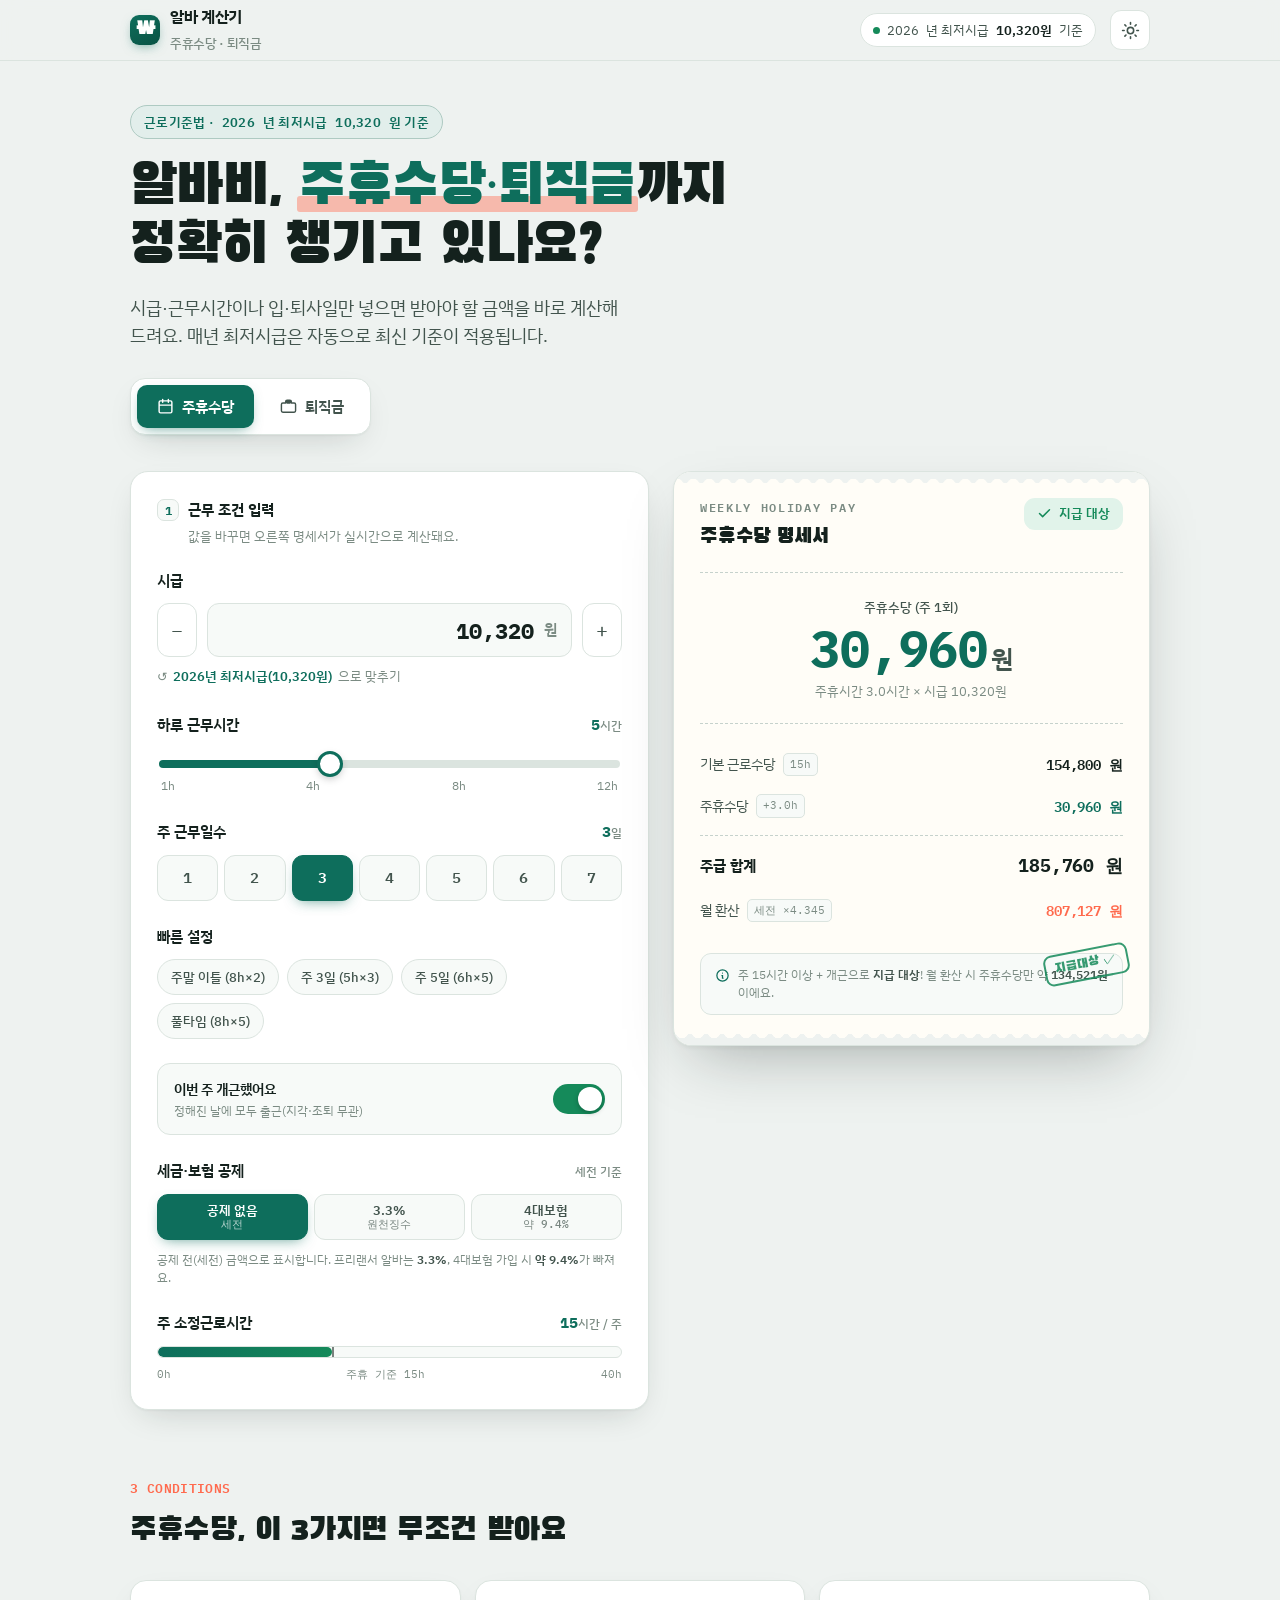
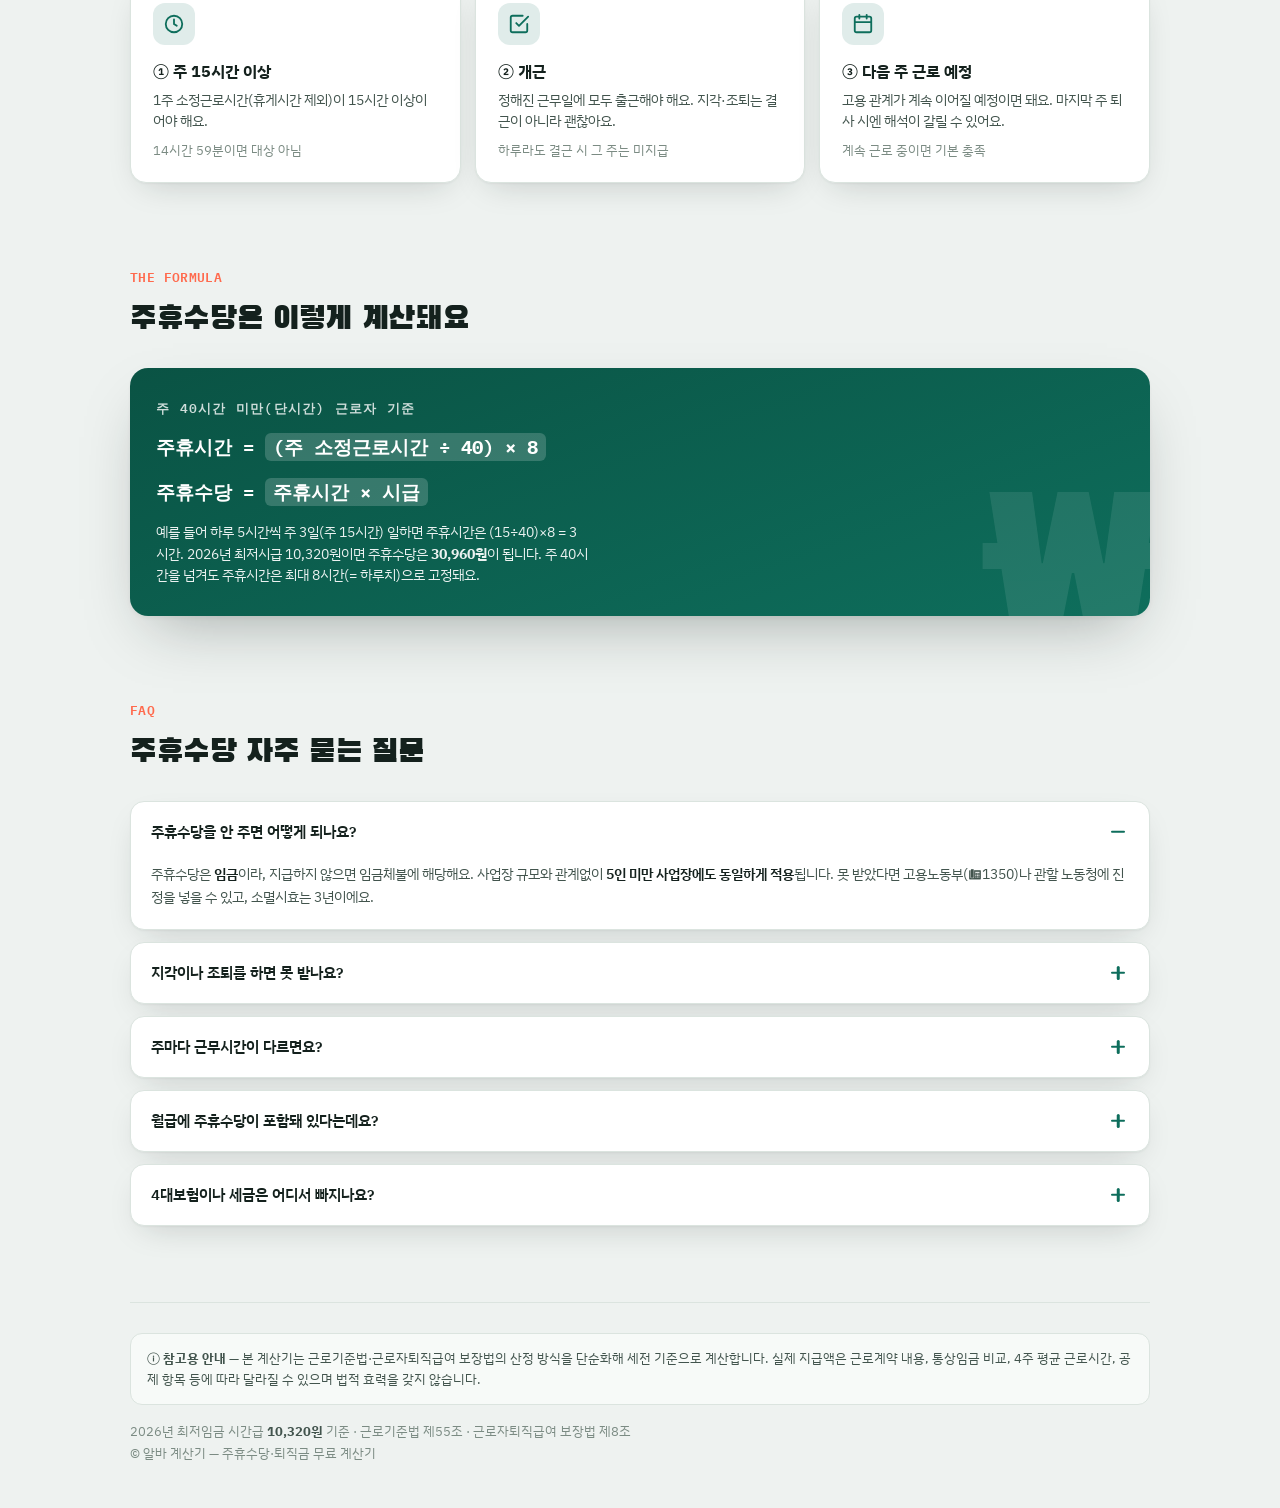
==== index.html @ e5293bb9 "feat: GA4(gtag.js) 삽입 — G-HWR331WSCX Co-Authored-By: Claude Opus 4.8 <noreply@anthropic.com>" ====
<!doctype html>
<html lang="ko">
<head>
<meta charset="utf-8">
<meta name="viewport" content="width=device-width, initial-scale=1, viewport-fit=cover">
<!-- Google tag (gtag.js) -->
<script async src="https://www.googletagmanager.com/gtag/js?id=G-HWR331WSCX"></script>
<script>
  window.dataLayer = window.dataLayer || [];
  function gtag(){dataLayer.push(arguments);}
  gtag('js', new Date());
  gtag('config', 'G-HWR331WSCX');
</script>
<title>주휴수당 계산기 · 퇴직금 계산기 | 2026 알바 주휴수당·퇴직금 자동계산</title>
<meta name="description" content="시급·근무시간이나 입·퇴사일만 넣으면 주휴수당과 퇴직금을 바로 계산. 지급 대상 여부, 3.3%·4대보험 공제 후 실수령까지. 현재 연도·최저시급 자동 반영 무료 계산기.">
<meta name="keywords" content="주휴수당 계산기, 주휴수당 계산, 알바 주휴수당, 주휴수당 조건, 퇴직금 계산기, 퇴직금 계산, 알바 퇴직금, 평균임금 계산, 2027 최저시급, 주급 계산기, 시급 계산기">
<meta name="robots" content="index, follow, max-image-preview:large">
<meta name="author" content="알바 계산기">
<link rel="icon" href="favicon.svg" type="image/svg+xml">
<link rel="icon" href="favicon.ico" sizes="any">
<link rel="icon" href="favicon-96x96.png" sizes="96x96" type="image/png">
<link rel="apple-touch-icon" href="apple-touch-icon.png">
<!-- ⚠️ 배포 후 아래 4곳의 URL을 실제 GitHub Pages 주소로 바꾸세요 (canonical / og:url / og:image / twitter:image) -->
<link rel="canonical" href="https://ilopark.github.io/juhyu-site/">
<meta name="theme-color" content="#0E6E5C" media="(prefers-color-scheme: light)">
<meta name="theme-color" content="#0D1310" media="(prefers-color-scheme: dark)">
<meta property="og:type" content="website">
<meta property="og:locale" content="ko_KR">
<meta property="og:site_name" content="알바 계산기">
<meta property="og:title" content="주휴수당·퇴직금 계산기 | 알바 자동계산">
<meta property="og:description" content="시급·근무시간, 입·퇴사일만 넣으면 주휴수당과 퇴직금을 명세서로 바로 계산해 주는 무료 도구.">
<meta property="og:url" content="https://ilopark.github.io/juhyu-site/">
<meta property="og:image" content="https://ilopark.github.io/juhyu-site/og-image.png">
<meta name="twitter:card" content="summary_large_image">
<meta name="twitter:title" content="주휴수당·퇴직금 계산기 | 알바 자동계산">
<meta name="twitter:description" content="주휴수당·퇴직금을 명세서로 바로 계산. 현재 연도·최저시급 자동 반영.">
<meta name="twitter:image" content="https://ilopark.github.io/juhyu-site/og-image.png">

<script type="application/ld+json">
{ "@context":"https://schema.org","@type":"WebApplication","name":"주휴수당·퇴직금 계산기","url":"https://ilopark.github.io/juhyu-site/","applicationCategory":"FinanceApplication","operatingSystem":"All","inLanguage":"ko-KR","description":"주휴수당과 퇴직금을 입력값만으로 계산해 주는 무료 온라인 계산기. 현재 연도 최저시급이 자동 반영됩니다.","offers":{"@type":"Offer","price":"0","priceCurrency":"KRW"} }
</script>
<script type="application/ld+json">
{
  "@context":"https://schema.org","@type":"FAQPage","mainEntity":[
    {"@type":"Question","name":"주휴수당을 안 주면 어떻게 되나요?","acceptedAnswer":{"@type":"Answer","text":"주휴수당은 임금이라 지급하지 않으면 임금체불에 해당합니다. 5인 미만 사업장에도 동일하게 적용되며, 못 받았다면 고용노동부(1350)나 관할 노동청에 진정할 수 있고 소멸시효는 3년입니다."}},
    {"@type":"Question","name":"지각이나 조퇴를 하면 주휴수당을 못 받나요?","acceptedAnswer":{"@type":"Answer","text":"아니요. 개근의 기준은 결근 여부입니다. 정해진 날에 출근만 했다면 지각·조퇴가 있어도 그 주 주휴수당은 정상 지급됩니다. 다만 결근이 하루라도 있으면 그 주는 발생하지 않습니다."}},
    {"@type":"Question","name":"주마다 근무시간이 다르면 주휴수당은 어떻게 계산하나요?","acceptedAnswer":{"@type":"Answer","text":"보통 4주 평균으로 1주 소정근로시간을 따져 15시간 이상인지 판단합니다. 근로계약서에 정해진 시간이 기준이며, 주마다 다르다면 평균으로 15시간을 넘는지 확인하세요."}},
    {"@type":"Question","name":"월급에 주휴수당이 포함돼 있다는데 어떻게 확인하나요?","acceptedAnswer":{"@type":"Answer","text":"월급제·포괄임금의 경우 주휴수당이 포함된 형태일 수 있습니다. 핵심은 월급을 실제 근로시간으로 나눈 시급이 최저시급 이상인지이며, 최저임금 위반이 아닌지 시급 기준으로 역산해 확인하면 됩니다."}},
    {"@type":"Question","name":"주휴수당에서 4대보험이나 세금은 어떻게 공제되나요?","acceptedAnswer":{"@type":"Answer","text":"기본은 세전 임금이지만, 계산기에서 3.3% 원천징수 또는 4대보험(약 9.4%)을 선택하면 월 실수령 예상액을 함께 보여줍니다. 실제 공제액은 소득 구간·부양가족에 따라 달라질 수 있습니다."}},
    {"@type":"Question","name":"알바나 계약직도 퇴직금을 받나요?","acceptedAnswer":{"@type":"Answer","text":"네. 고용 형태와 무관하게 1년 이상 계속 근로하고 주 15시간 이상이면 알바·계약직·파트타임 모두 받습니다. 알바라서 안 준다는 것은 법 위반입니다."}},
    {"@type":"Question","name":"1년을 채우지 못하면 퇴직금을 받나요?","acceptedAnswer":{"@type":"Answer","text":"계속근로기간이 365일 미만이면 퇴직금은 발생하지 않습니다. 예를 들어 11개월 근무 후 퇴사하면 대상이 아닙니다. 1년하고 하루만 넘겨도 그 초과분만큼 일할 계산됩니다."}},
    {"@type":"Question","name":"퇴직금은 언제까지 지급해야 하나요?","acceptedAnswer":{"@type":"Answer","text":"퇴직일로부터 14일 이내에 지급해야 합니다. 이 기간을 넘기면 지연이자가 붙고, 못 받은 경우 고용노동부(1350)에 신고할 수 있습니다. 청구 소멸시효는 3년입니다."}},
    {"@type":"Question","name":"퇴직금 계산 결과에서 세금은 빠졌나요?","acceptedAnswer":{"@type":"Answer","text":"세전 퇴직금 기준입니다. 실제 수령액은 퇴직소득세가 공제되는데, 근속연수공제·환산급여공제 등으로 세율이 낮은 편이라 근속이 길수록 실수령 비율이 높아집니다. 정확한 세액은 국세청 홈택스에서 확인할 수 있습니다."}}
  ]
}
</script>

<link rel="preconnect" href="https://fonts.googleapis.com">
<link rel="preconnect" href="https://fonts.gstatic.com" crossorigin>
<link rel="stylesheet" href="https://fonts.googleapis.com/css2?family=Black+Han+Sans&family=IBM+Plex+Sans+KR:wght@400;500;600;700&family=IBM+Plex+Mono:wght@500;600;700&display=swap">

<style>
  /* ============ TOKENS ============ */
  :root{
    color-scheme:light;
    --bg:#EEF2F0;
    --surface:#FFFFFF;
    --surface-2:#F7FAF8;
    --paper:#FFFDF7;
    --ink:#14211D;
    --ink-soft:#42544D;
    --muted:#7B8B83;
    --line:#DBE4DF;
    --line-strong:#C6D2CC;
    --brand:#0E6E5C;
    --brand-strong:#0A5344;
    --accent:#FF6A4D;
    --accent-ink:#7A2313;
    --good:#158A5A;
    --good-bg:#E1F3EA;
    --warn:#A9760B;
    --warn-bg:#F8ECD2;
    --bad:#C9432D;
    --bad-bg:#F7E3DE;
    --shadow:0 1px 2px rgba(20,33,29,.04),0 12px 34px -14px rgba(20,33,29,.22);
    --shadow-lift:0 2px 4px rgba(20,33,29,.05),0 26px 60px -22px rgba(20,33,29,.34);
    --radius:18px;
  }
  @media (prefers-color-scheme:dark){
    :root:not([data-theme="light"]){
      color-scheme:dark;
      --bg:#0D1310;
      --surface:#151F1B;
      --surface-2:#1B2621;
      --paper:#18211D;
      --ink:#E9F1EC;
      --ink-soft:#AAB9B2;
      --muted:#7E8E87;
      --line:#28342E;
      --line-strong:#33413A;
      --brand:#31C7A2;
      --brand-strong:#3ED6B0;
      --accent:#FF7E63;
      --accent-ink:#FFD9CE;
      --good:#34C98A;
      --good-bg:#12312A;
      --warn:#E0A83A;
      --warn-bg:#33290F;
      --bad:#F0664E;
      --bad-bg:#3A1B15;
      --shadow:0 1px 2px rgba(0,0,0,.3),0 14px 40px -16px rgba(0,0,0,.6);
      --shadow-lift:0 2px 6px rgba(0,0,0,.4),0 30px 70px -24px rgba(0,0,0,.7);
    }
  }
  :root[data-theme="dark"]{
    color-scheme:dark;
    --bg:#0D1310;
    --surface:#151F1B;
    --surface-2:#1B2621;
    --paper:#18211D;
    --ink:#E9F1EC;
    --ink-soft:#AAB9B2;
    --muted:#7E8E87;
    --line:#28342E;
    --line-strong:#33413A;
    --brand:#31C7A2;
    --brand-strong:#3ED6B0;
    --accent:#FF7E63;
    --accent-ink:#FFD9CE;
    --good:#34C98A;
    --good-bg:#12312A;
    --warn:#E0A83A;
    --warn-bg:#33290F;
    --bad:#F0664E;
    --bad-bg:#3A1B15;
    --shadow:0 1px 2px rgba(0,0,0,.3),0 14px 40px -16px rgba(0,0,0,.6);
    --shadow-lift:0 2px 6px rgba(0,0,0,.4),0 30px 70px -24px rgba(0,0,0,.7);
  }

  /* ============ BASE ============ */
  *{box-sizing:border-box}
  html{-webkit-text-size-adjust:100%}
  body{
    margin:0;background:var(--bg);color:var(--ink);
    font-family:"IBM Plex Sans KR",system-ui,-apple-system,sans-serif;
    line-height:1.6;-webkit-font-smoothing:antialiased;text-rendering:optimizeLegibility;
  }
  .num{font-family:"IBM Plex Mono",ui-monospace,monospace;font-variant-numeric:tabular-nums;letter-spacing:-.01em}
  .wrap{max-width:1060px;margin:0 auto;padding:0 20px}
  a{color:var(--brand);text-underline-offset:3px}
  button{font-family:inherit}
  ::selection{background:var(--accent);color:#fff}

  /* ============ TOP BAR ============ */
  header.top{position:sticky;top:0;z-index:30;backdrop-filter:saturate(140%) blur(10px);
    background:color-mix(in srgb,var(--bg) 82%,transparent);border-bottom:1px solid var(--line)}
  .top-inner{display:flex;align-items:center;gap:14px;height:60px}
  .brand{display:flex;align-items:center;gap:10px;font-weight:700;letter-spacing:-.02em}
  .brand .mark{width:30px;height:30px;border-radius:9px;flex:none;
    background:linear-gradient(150deg,var(--brand),var(--brand-strong));
    display:grid;place-items:center;color:#fff;font-family:"Black Han Sans";font-size:17px;
    box-shadow:0 4px 12px -4px color-mix(in srgb,var(--brand) 60%,transparent)}
  .brand small{font-weight:500;color:var(--muted);font-size:12.5px}
  .spacer{flex:1}
  .minwage-pill{display:none;align-items:center;gap:7px;font-size:12.5px;color:var(--ink-soft);
    background:var(--surface);border:1px solid var(--line);padding:6px 12px;border-radius:999px}
  .minwage-pill b{color:var(--ink);font-weight:600}
  .minwage-pill .dot{width:7px;height:7px;border-radius:50%;background:var(--good)}
  @media(min-width:760px){.minwage-pill{display:inline-flex}}
  .theme-btn{width:40px;height:40px;border-radius:11px;border:1px solid var(--line);
    background:var(--surface);color:var(--ink-soft);cursor:pointer;display:grid;place-items:center;transition:.2s}
  .theme-btn:hover{color:var(--ink);border-color:var(--line-strong)}
  .theme-btn svg{width:19px;height:19px}
  .theme-btn .moon{display:none}
  :root[data-theme="dark"] .theme-btn .sun{display:none}
  :root[data-theme="dark"] .theme-btn .moon{display:block}
  @media (prefers-color-scheme:dark){
    :root:not([data-theme="light"]) .theme-btn .sun{display:none}
    :root:not([data-theme="light"]) .theme-btn .moon{display:block}
  }

  /* ============ HERO ============ */
  .hero{padding:44px 0 8px}
  .eyebrow{display:inline-flex;align-items:center;gap:8px;font-size:12.5px;font-weight:600;
    letter-spacing:.02em;color:var(--brand);background:color-mix(in srgb,var(--brand) 12%,var(--surface));
    border:1px solid color-mix(in srgb,var(--brand) 22%,var(--line));padding:6px 13px;border-radius:999px;margin-bottom:20px}
  h1{font-family:"Black Han Sans";font-weight:400;font-size:clamp(32px,6.6vw,56px);line-height:1.05;
    letter-spacing:-.01em;margin:0 0 16px;text-wrap:balance}
  h1 .hl{color:var(--brand);position:relative;white-space:nowrap}
  h1 .hl::after{content:"";position:absolute;left:-2px;right:-2px;bottom:.08em;height:.28em;z-index:-1;
    background:color-mix(in srgb,var(--accent) 42%,transparent);border-radius:3px}
  .hero p.lead{font-size:clamp(15px,2.4vw,18px);color:var(--ink-soft);max-width:46ch;margin:0}

  /* ============ TABS ============ */
  .tabs{display:inline-flex;gap:6px;background:var(--surface);border:1px solid var(--line);
    padding:6px;border-radius:15px;margin:28px 0 4px;box-shadow:var(--shadow)}
  .tab{border:0;background:transparent;color:var(--ink-soft);font-weight:600;font-size:14.5px;
    padding:11px 20px;border-radius:10px;cursor:pointer;display:inline-flex;align-items:center;gap:8px;transition:.18s}
  .tab svg{width:17px;height:17px}
  .tab[aria-selected="true"]{background:var(--brand);color:#fff;
    box-shadow:0 5px 14px -6px color-mix(in srgb,var(--brand) 70%,transparent)}
  .tab:not([aria-selected="true"]):hover{color:var(--ink);background:var(--surface-2)}
  .tool{display:none}
  .tool.active{display:block;animation:fadein .32s ease}
  @keyframes fadein{from{opacity:0;transform:translateY(8px)}to{opacity:1;transform:none}}

  /* ============ CALCULATOR ============ */
  .calc{display:grid;gap:20px;margin-top:24px;align-items:start}
  @media(min-width:860px){.calc{grid-template-columns:1fr 0.92fr;gap:24px}}
  .panel{background:var(--surface);border:1px solid var(--line);border-radius:var(--radius);box-shadow:var(--shadow)}
  .panel-in{padding:22px}
  @media(min-width:520px){.panel-in{padding:26px}}
  .panel-title{display:flex;align-items:center;gap:9px;font-weight:700;font-size:15px;margin:0 0 4px}
  .panel-title .n{width:22px;height:22px;border-radius:7px;background:var(--surface-2);border:1px solid var(--line);
    font-family:"IBM Plex Mono";font-size:12px;font-weight:700;color:var(--brand);display:grid;place-items:center;flex:none}
  .panel-sub{color:var(--muted);font-size:13px;margin:0 0 22px;padding-left:31px}

  .field{margin-bottom:24px}
  .field:last-child{margin-bottom:0}
  .flabel{display:flex;align-items:baseline;justify-content:space-between;gap:10px;margin-bottom:11px}
  .flabel .name{font-weight:600;font-size:14.5px}
  .flabel .opt{font-weight:500;font-size:11.5px;color:var(--muted)}
  .flabel .val{font-family:"IBM Plex Mono";font-weight:700;font-size:15px;color:var(--brand)}
  .flabel .val small{font-family:"IBM Plex Sans KR";font-weight:500;color:var(--muted);font-size:12px}

  .wage-input{display:flex;align-items:center;gap:10px}
  .money-box{flex:1;display:flex;align-items:center;gap:8px;background:var(--surface-2);border:1px solid var(--line);
    border-radius:12px;padding:0 14px;height:54px;transition:.16s;min-width:0}
  .money-box:focus-within{border-color:var(--brand);box-shadow:0 0 0 3px color-mix(in srgb,var(--brand) 16%,transparent)}
  .money-box input{flex:1;min-width:0;border:0;background:transparent;color:var(--ink);
    font-family:"IBM Plex Mono";font-weight:700;font-size:22px;text-align:right;outline:none;font-variant-numeric:tabular-nums}
  .money-box.sm input{font-size:18px}
  .money-box .won{color:var(--muted);font-weight:600;font-size:15px;flex:none}
  .step{width:40px;height:54px;flex:none;border:1px solid var(--line);background:var(--surface);
    border-radius:12px;color:var(--ink-soft);font-size:20px;cursor:pointer;transition:.15s}
  .step:hover{color:var(--ink);border-color:var(--line-strong);background:var(--surface-2)}
  .step:active{transform:scale(.94)}
  .minwage-set{margin-top:10px;font-size:12.5px;color:var(--muted);background:none;border:0;cursor:pointer;
    padding:0;display:inline-flex;align-items:center;gap:6px}
  .minwage-set b{color:var(--brand);font-weight:600}
  .minwage-set:hover b{text-decoration:underline}

  .slider-wrap{padding:2px 2px 0}
  input[type=range]{-webkit-appearance:none;appearance:none;width:100%;height:8px;border-radius:99px;
    background:linear-gradient(90deg,var(--brand) var(--fill,40%),var(--line) var(--fill,40%));outline:none;cursor:pointer;margin:6px 0}
  input[type=range]::-webkit-slider-thumb{-webkit-appearance:none;width:26px;height:26px;border-radius:50%;
    background:var(--surface);border:3px solid var(--brand);box-shadow:0 3px 8px -2px rgba(0,0,0,.28);cursor:grab;transition:transform .12s}
  input[type=range]::-webkit-slider-thumb:active{cursor:grabbing;transform:scale(1.12)}
  input[type=range]::-moz-range-thumb{width:26px;height:26px;border-radius:50%;background:var(--surface);
    border:3px solid var(--brand);box-shadow:0 3px 8px -2px rgba(0,0,0,.28);cursor:grab}
  .ticks{display:flex;justify-content:space-between;font-size:11.5px;color:var(--muted);margin-top:2px;padding:0 2px}

  .seg{display:grid;grid-template-columns:repeat(7,1fr);gap:6px}
  .seg button{height:46px;border:1px solid var(--line);background:var(--surface-2);color:var(--ink-soft);
    border-radius:11px;font-weight:600;font-size:15px;cursor:pointer;transition:.15s}
  .seg button:hover{border-color:var(--line-strong);color:var(--ink)}
  .seg button[aria-pressed="true"]{background:var(--brand);border-color:var(--brand);color:#fff;
    box-shadow:0 5px 14px -6px color-mix(in srgb,var(--brand) 70%,transparent)}
  .seg.seg-ded{grid-template-columns:repeat(3,1fr)}
  .seg.seg-ded button{height:46px;font-size:13px;font-weight:600;line-height:1.25}
  .seg.seg-ded button small{display:block;font-size:10.5px;font-weight:500;opacity:.7;font-family:"IBM Plex Mono"}
  .ded-hint{font-size:12px;color:var(--muted);margin:11px 0 0;line-height:1.5}
  .ded-hint b{color:var(--ink-soft);font-weight:600}

  .presets{display:flex;flex-wrap:wrap;gap:8px}
  .chip{border:1px solid var(--line);background:var(--surface-2);color:var(--ink-soft);padding:8px 13px;
    border-radius:999px;font-size:13px;font-weight:500;cursor:pointer;transition:.15s}
  .chip:hover{border-color:var(--brand);color:var(--brand)}
  .chip:active{transform:scale(.96)}

  .toggle-row{display:flex;align-items:center;gap:14px;justify-content:space-between;background:var(--surface-2);
    border:1px solid var(--line);border-radius:13px;padding:14px 16px}
  .toggle-row .t-text{font-size:13.5px}
  .toggle-row .t-text b{font-weight:600}
  .toggle-row .t-text span{color:var(--muted);display:block;font-size:12px;margin-top:1px}
  .switch{position:relative;width:52px;height:30px;flex:none}
  .switch input{opacity:0;width:0;height:0}
  .switch .track{position:absolute;inset:0;border-radius:99px;background:var(--line-strong);transition:.2s;cursor:pointer}
  .switch .track::before{content:"";position:absolute;width:24px;height:24px;border-radius:50%;background:#fff;
    left:3px;top:3px;transition:.22s cubic-bezier(.4,1.3,.5,1);box-shadow:0 2px 5px rgba(0,0,0,.25)}
  .switch input:checked + .track{background:var(--good)}
  .switch input:checked + .track::before{transform:translateX(22px)}

  /* date inputs */
  .date-row{display:grid;grid-template-columns:1fr 1fr;gap:12px}
  .date-box{background:var(--surface-2);border:1px solid var(--line);border-radius:12px;padding:0 14px;height:54px;
    display:flex;align-items:center;transition:.16s}
  .date-box:focus-within{border-color:var(--brand);box-shadow:0 0 0 3px color-mix(in srgb,var(--brand) 16%,transparent)}
  .date-box input{border:0;background:transparent;color:var(--ink);font-family:"IBM Plex Mono";font-weight:600;
    font-size:15px;width:100%;outline:none}
  .sub-label{font-size:11.5px;color:var(--muted);margin:0 0 7px;font-weight:500}

  /* ============ THRESHOLD METER ============ */
  .meter{margin-top:8px}
  .meter-track{position:relative;height:12px;border-radius:99px;background:var(--surface-2);border:1px solid var(--line);overflow:hidden}
  .meter-fill{position:absolute;left:0;top:0;bottom:0;border-radius:99px;transition:width .5s cubic-bezier(.22,1,.36,1),background .3s;width:0}
  .meter-mark{position:absolute;top:-5px;bottom:-5px;width:2px;background:var(--ink);opacity:.55;border-radius:2px}
  .meter-mark::after{content:"15h";position:absolute;top:-19px;left:50%;transform:translateX(-50%);font-size:10.5px;
    font-weight:600;color:var(--ink-soft);white-space:nowrap;font-family:"IBM Plex Mono"}
  .meter-scale{display:flex;justify-content:space-between;font-size:11px;color:var(--muted);margin-top:8px;font-family:"IBM Plex Mono"}

  /* ============ PAYSLIP (RESULT) ============ */
  .slip-outer{position:sticky;top:78px}
  .slip{position:relative;background:var(--paper);border-radius:var(--radius);box-shadow:var(--shadow-lift);
    overflow:hidden;border:1px solid var(--line)}
  .slip::before,.slip::after{content:"";position:absolute;left:0;right:0;height:12px;z-index:2;
    background-image:radial-gradient(circle at 8px -2px,transparent 6px,var(--bg) 6.5px);
    background-size:16px 12px;background-repeat:repeat-x}
  .slip::before{top:-1px;transform:rotate(180deg)}
  .slip::after{bottom:-1px}
  .slip-in{padding:26px 26px 30px}
  .slip-head{display:flex;align-items:flex-start;justify-content:space-between;gap:12px;padding-bottom:18px;border-bottom:1.5px dashed var(--line-strong)}
  .slip-head .label{font-size:12px;letter-spacing:.14em;text-transform:uppercase;color:var(--muted);font-weight:600;font-family:"IBM Plex Mono"}
  .slip-head .title{font-family:"Black Han Sans";font-size:21px;margin-top:3px;letter-spacing:-.01em}
  .badge{display:inline-flex;align-items:center;gap:7px;padding:8px 13px;border-radius:11px;font-size:13px;
    font-weight:600;line-height:1.2;white-space:nowrap;transition:.25s}
  .badge svg{width:15px;height:15px;flex:none}
  .badge.good{background:var(--good-bg);color:var(--good)}
  .badge.warn{background:var(--warn-bg);color:var(--warn)}
  .badge.bad{background:var(--bad-bg);color:var(--bad)}

  .hero-amount{padding:24px 0 22px;text-align:center;border-bottom:1.5px dashed var(--line-strong)}
  .hero-amount .cap{font-size:13px;color:var(--ink-soft);font-weight:500;margin-bottom:6px}
  .hero-amount .big{font-family:"IBM Plex Mono";font-weight:700;font-size:clamp(36px,8.5vw,50px);line-height:1;
    letter-spacing:-.02em;color:var(--brand);font-variant-numeric:tabular-nums}
  .hero-amount .big .w{font-family:"IBM Plex Sans KR";font-size:.5em;color:var(--ink-soft);margin-left:4px;font-weight:600}
  .hero-amount .per{font-size:12.5px;color:var(--muted);margin-top:7px}

  .lines{padding:20px 0 4px}
  .li{display:flex;align-items:center;justify-content:space-between;gap:12px;padding:9px 0;font-size:14px}
  .li .k{color:var(--ink-soft);display:flex;align-items:center;gap:8px}
  .li .k .tag{font-family:"IBM Plex Mono";font-size:11px;color:var(--muted);background:var(--surface-2);padding:2px 6px;border-radius:5px;border:1px solid var(--line)}
  .li .v{font-family:"IBM Plex Mono";font-weight:600;font-variant-numeric:tabular-nums}
  .li.total{margin-top:8px;padding-top:16px;border-top:1.5px dashed var(--line-strong);font-size:15px}
  .li.total .k{color:var(--ink);font-weight:700;font-family:"IBM Plex Sans KR"}
  .li.total .v{font-weight:700;font-size:18px;color:var(--ink)}
  .li.month .v{color:var(--accent)}
  .li.net{margin-top:2px}
  .li.net .k{color:var(--ink);font-weight:600;font-family:"IBM Plex Sans KR"}
  .li.net .v{color:var(--good);font-weight:700;font-size:16px}
  .li[hidden]{display:none}
  .slip-note{margin-top:18px;font-size:12px;color:var(--muted);line-height:1.5;display:flex;gap:8px;
    padding:12px 14px;background:var(--surface-2);border-radius:11px;border:1px solid var(--line)}
  .slip-note svg{width:15px;height:15px;flex:none;margin-top:2px;color:var(--brand)}
  .slip-note b{color:var(--ink-soft);font-weight:600}
  .slip-stamp{position:absolute;right:20px;bottom:66px;font-family:"Black Han Sans";font-size:13px;color:var(--good);
    border:2.5px solid var(--good);border-radius:8px;padding:3px 9px;transform:rotate(-11deg);opacity:0;transition:.3s;letter-spacing:.02em}
  .slip.is-eligible .slip-stamp{opacity:.85}

  /* ============ CONTENT SECTIONS ============ */
  section.info{padding:16px 0}
  .sec-head{margin:52px 0 22px}
  .sec-head .kicker{font-size:12.5px;font-weight:600;letter-spacing:.03em;color:var(--accent);text-transform:uppercase;font-family:"IBM Plex Mono"}
  .sec-head h2{font-family:"Black Han Sans";font-weight:400;font-size:clamp(24px,4.5vw,32px);margin:8px 0 0;letter-spacing:-.01em;text-wrap:balance}
  .cond-grid{display:grid;gap:14px}
  @media(min-width:640px){.cond-grid{grid-template-columns:repeat(3,1fr)}}
  .cond{background:var(--surface);border:1px solid var(--line);border-radius:16px;padding:22px;box-shadow:var(--shadow)}
  .cond .ci{width:42px;height:42px;border-radius:12px;background:color-mix(in srgb,var(--brand) 13%,var(--surface));display:grid;place-items:center;color:var(--brand);margin-bottom:14px}
  .cond .ci svg{width:22px;height:22px}
  .cond h3{margin:0 0 6px;font-size:16px;font-weight:700}
  .cond p{margin:0;font-size:13.5px;color:var(--ink-soft);line-height:1.55}
  .cond .no{color:var(--muted);font-size:12.5px;margin-top:8px;display:block}

  .formula{background:linear-gradient(160deg,var(--brand-strong),var(--brand));color:#fff;border-radius:18px;
    padding:30px 26px;box-shadow:var(--shadow-lift);position:relative;overflow:hidden}
  :root[data-theme="dark"] .formula,:root:not([data-theme="light"]) .formula{color:#04120E}
  @media (prefers-color-scheme:light){:root:not([data-theme="dark"]) .formula{color:#fff}}
  .formula::after{content:"₩";position:absolute;right:-10px;bottom:-40px;font-family:"Black Han Sans";font-size:170px;opacity:.09;line-height:1}
  .formula .flabel2{font-size:12.5px;letter-spacing:.1em;text-transform:uppercase;opacity:.8;font-family:"IBM Plex Mono";font-weight:600}
  .formula .eq{font-family:"IBM Plex Mono";font-weight:600;font-size:clamp(14px,2.8vw,19px);margin:14px 0 6px;line-height:1.6}
  .formula .eq b{background:rgba(255,255,255,.18);padding:2px 8px;border-radius:6px}
  :root[data-theme="dark"] .formula .eq b,:root:not([data-theme="light"]) .formula .eq b{background:rgba(0,0,0,.16)}
  @media (prefers-color-scheme:light){:root:not([data-theme="dark"]) .formula .eq b{background:rgba(255,255,255,.18)}}
  .formula p.exp{margin:14px 0 0;font-size:13.5px;opacity:.92;max-width:54ch;line-height:1.6}

  .faq{display:grid;gap:12px}
  details.q{background:var(--surface);border:1px solid var(--line);border-radius:14px;box-shadow:var(--shadow);overflow:hidden}
  details.q summary{cursor:pointer;list-style:none;padding:18px 20px;font-weight:600;font-size:15px;
    display:flex;align-items:center;justify-content:space-between;gap:14px}
  details.q summary::-webkit-details-marker{display:none}
  details.q summary .plus{width:22px;height:22px;flex:none;position:relative;transition:.25s;color:var(--brand)}
  details.q summary .plus::before,details.q summary .plus::after{content:"";position:absolute;background:currentColor;border-radius:2px;top:50%;left:50%;transform:translate(-50%,-50%)}
  details.q summary .plus::before{width:14px;height:2.5px}
  details.q summary .plus::after{width:2.5px;height:14px;transition:.25s}
  details.q[open] summary .plus::after{transform:translate(-50%,-50%) rotate(90deg);opacity:0}
  details.q .a{padding:0 20px 20px;color:var(--ink-soft);font-size:14px;line-height:1.68}
  details.q .a b{color:var(--ink);font-weight:600}

  footer.foot{margin-top:60px;border-top:1px solid var(--line);padding:30px 0 44px;color:var(--muted);font-size:12.5px;line-height:1.7}
  footer.foot .disc{background:var(--surface-2);border:1px solid var(--line);border-radius:12px;padding:14px 16px;margin-bottom:16px;color:var(--ink-soft)}
  footer.foot b{color:var(--ink-soft)}

  @media (prefers-reduced-motion:reduce){*{animation-duration:.001ms !important;transition-duration:.001ms !important}}
</style>

</head>
<body>
<header class="top">
  <div class="wrap top-inner">
    <div class="brand">
      <span class="mark">₩</span>
      <span>알바 계산기<br><small>주휴수당 · 퇴직금</small></span>
    </div>
    <span class="spacer"></span>
    <span class="minwage-pill"><span class="dot"></span> <span data-year></span>년 최저시급 <b><span data-minwage></span>원</b> 기준</span>
    <button class="theme-btn" id="themeBtn" aria-label="테마 전환" title="라이트/다크 전환">
      <svg class="sun" viewBox="0 0 24 24" fill="none" stroke="currentColor" stroke-width="2" stroke-linecap="round"><circle cx="12" cy="12" r="4"/><path d="M12 2v2M12 20v2M4.9 4.9l1.4 1.4M17.7 17.7l1.4 1.4M2 12h2M20 12h2M4.9 19.1l1.4-1.4M17.7 6.3l1.4-1.4"/></svg>
      <svg class="moon" viewBox="0 0 24 24" fill="none" stroke="currentColor" stroke-width="2" stroke-linecap="round" stroke-linejoin="round"><path d="M21 12.8A9 9 0 1 1 11.2 3a7 7 0 0 0 9.8 9.8z"/></svg>
    </button>
  </div>
</header>

<main class="wrap">

  <section class="hero">
    <span class="eyebrow">근로기준법 · <span data-year></span>년 최저시급 <span data-minwage></span>원 기준</span>
    <h1>알바비, <span class="hl">주휴수당·퇴직금</span>까지<br>정확히 챙기고 있나요?</h1>
    <p class="lead">시급·근무시간이나 입·퇴사일만 넣으면 받아야 할 금액을 바로 계산해 드려요. 매년 최저시급은 자동으로 최신 기준이 적용됩니다.</p>

    <div class="tabs" role="tablist" aria-label="계산기 선택">
      <button class="tab" id="tab-juhyu" role="tab" aria-selected="true" aria-controls="tool-juhyu">
        <svg viewBox="0 0 24 24" fill="none" stroke="currentColor" stroke-width="2" stroke-linecap="round" stroke-linejoin="round"><path d="M8 2v4M16 2v4M3 10h18M5 4h14a2 2 0 0 1 2 2v13a2 2 0 0 1-2 2H5a2 2 0 0 1-2-2V6a2 2 0 0 1 2-2z"/></svg>
        주휴수당
      </button>
      <button class="tab" id="tab-sev" role="tab" aria-selected="false" aria-controls="tool-sev">
        <svg viewBox="0 0 24 24" fill="none" stroke="currentColor" stroke-width="2" stroke-linecap="round" stroke-linejoin="round"><path d="M20 7h-4V5a2 2 0 0 0-2-2h-4a2 2 0 0 0-2 2v2H4a2 2 0 0 0-2 2v9a2 2 0 0 0 2 2h16a2 2 0 0 0 2-2V9a2 2 0 0 0-2-2zM10 5h4v2h-4z"/></svg>
        퇴직금
      </button>
    </div>
  </section>

  <!-- ============ TOOL 1: 주휴수당 ============ -->
  <div class="tool active" id="tool-juhyu" role="tabpanel" aria-labelledby="tab-juhyu">
  <section class="calc">
    <div class="panel">
      <div class="panel-in">
        <h2 class="panel-title"><span class="n">1</span> 근무 조건 입력</h2>
        <p class="panel-sub">값을 바꾸면 오른쪽 명세서가 실시간으로 계산돼요.</p>

        <div class="field">
          <div class="flabel"><span class="name">시급</span></div>
          <div class="wage-input">
            <button class="step" id="wageMinus" aria-label="시급 100원 감소">−</button>
            <div class="money-box"><input id="wage" inputmode="numeric" value="10,320" aria-label="시급"><span class="won">원</span></div>
            <button class="step" id="wagePlus" aria-label="시급 100원 증가">+</button>
          </div>
          <button class="minwage-set" id="minwageSet">↺ <b><span data-year></span>년 최저시급(<span data-minwage></span>원)</b>으로 맞추기</button>
        </div>

        <div class="field">
          <div class="flabel"><span class="name">하루 근무시간</span><span class="val" id="hoursVal">5<small>시간</small></span></div>
          <div class="slider-wrap">
            <input type="range" id="hours" min="1" max="12" step="0.5" value="5">
            <div class="ticks"><span>1h</span><span>4h</span><span>8h</span><span>12h</span></div>
          </div>
        </div>

        <div class="field">
          <div class="flabel"><span class="name">주 근무일수</span><span class="val" id="daysVal">3<small>일</small></span></div>
          <div class="seg" id="daysSeg" role="group" aria-label="주 근무일수">
            <button data-d="1">1</button><button data-d="2">2</button><button data-d="3" aria-pressed="true">3</button>
            <button data-d="4">4</button><button data-d="5">5</button><button data-d="6">6</button><button data-d="7">7</button>
          </div>
        </div>

        <div class="field">
          <div class="flabel"><span class="name">빠른 설정</span></div>
          <div class="presets" id="presets">
            <button class="chip" data-h="8" data-d="2">주말 이틀 (8h×2)</button>
            <button class="chip" data-h="5" data-d="3">주 3일 (5h×3)</button>
            <button class="chip" data-h="6" data-d="5">주 5일 (6h×5)</button>
            <button class="chip" data-h="8" data-d="5">풀타임 (8h×5)</button>
          </div>
        </div>

        <div class="field">
          <label class="toggle-row" for="attend">
            <span class="t-text"><b>이번 주 개근했어요</b><span>정해진 날에 모두 출근(지각·조퇴 무관)</span></span>
            <span class="switch"><input type="checkbox" id="attend" checked><span class="track"></span></span>
          </label>
        </div>

        <div class="field">
          <div class="flabel"><span class="name">세금·보험 공제</span><span class="val" id="dedVal"><small>세전 기준</small></span></div>
          <div class="seg seg-ded" id="dedSeg" role="group" aria-label="공제 방식">
            <button data-ded="0" aria-pressed="true">공제 없음<small>세전</small></button>
            <button data-ded="3.3">3.3%<small>원천징수</small></button>
            <button data-ded="9.4">4대보험<small>약 9.4%</small></button>
          </div>
          <p class="ded-hint" id="dedHint">공제 전(세전) 금액으로 표시합니다. 프리랜서 알바는 <b>3.3%</b>, 4대보험 가입 시 <b>약 9.4%</b>가 빠져요.</p>
        </div>

        <div class="field">
          <div class="flabel"><span class="name">주 소정근로시간</span><span class="val"><span id="weekHours" class="num">15</span><small>시간 / 주</small></span></div>
          <div class="meter">
            <div class="meter-track"><div class="meter-fill" id="meterFill"></div><div class="meter-mark" style="left:37.5%"></div></div>
            <div class="meter-scale"><span>0h</span><span>주휴 기준 15h</span><span>40h</span></div>
          </div>
        </div>
      </div>
    </div>

    <div class="slip-outer">
      <div class="slip" id="slip">
        <div class="slip-in">
          <div class="slip-head">
            <div><div class="label">Weekly Holiday Pay</div><div class="title">주휴수당 명세서</div></div>
            <div class="badge good" id="badge">
              <svg viewBox="0 0 24 24" fill="none" stroke="currentColor" stroke-width="2.4" stroke-linecap="round" stroke-linejoin="round"><path d="M20 6 9 17l-5-5"/></svg>
              <span id="badgeText">지급 대상</span>
            </div>
          </div>
          <div class="hero-amount">
            <div class="cap">주휴수당 (주 1회)</div>
            <div class="big"><span id="juhyuAmt" class="num">0</span><span class="w">원</span></div>
            <div class="per" id="juhyuHours">주휴시간 3.0시간 × 시급</div>
          </div>
          <div class="lines">
            <div class="li"><span class="k">기본 근로수당 <span class="tag" id="baseTag">15h</span></span><span class="v"><span id="baseAmt" class="num">0</span> 원</span></div>
            <div class="li"><span class="k">주휴수당 <span class="tag" id="juhyuTag">+3.0h</span></span><span class="v" style="color:var(--brand)"><span id="juhyuAmt2" class="num">0</span> 원</span></div>
            <div class="li total"><span class="k">주급 합계</span><span class="v"><span id="weekTotal" class="num">0</span> 원</span></div>
            <div class="li month"><span class="k">월 환산 <span class="tag">세전 ×4.345</span></span><span class="v"><span id="monthTotal" class="num">0</span> 원</span></div>
            <div class="li net" id="netRow" hidden><span class="k">월 실수령 (예상)<span class="tag" id="netTag">-3.3%</span></span><span class="v"><span id="netTotal" class="num">0</span> 원</span></div>
          </div>
          <div class="slip-note" id="slipNote">
            <svg viewBox="0 0 24 24" fill="none" stroke="currentColor" stroke-width="2" stroke-linecap="round"><circle cx="12" cy="12" r="9"/><path d="M12 8h.01M11 12h1v4h1"/></svg>
            <span id="noteText">주 15시간 이상 + 개근 시 지급됩니다.</span>
          </div>
          <div class="slip-stamp">지급대상 ✓</div>
        </div>
      </div>
    </div>
  </section>

  <section class="info">
    <div class="sec-head"><div class="kicker">3 Conditions</div><h2>주휴수당, 이 3가지면 무조건 받아요</h2></div>
    <div class="cond-grid">
      <div class="cond">
        <div class="ci"><svg viewBox="0 0 24 24" fill="none" stroke="currentColor" stroke-width="2" stroke-linecap="round"><circle cx="12" cy="12" r="9"/><path d="M12 7v5l3 2"/></svg></div>
        <h3>① 주 15시간 이상</h3><p>1주 소정근로시간(휴게시간 제외)이 15시간 이상이어야 해요.</p><span class="no">14시간 59분이면 대상 아님</span>
      </div>
      <div class="cond">
        <div class="ci"><svg viewBox="0 0 24 24" fill="none" stroke="currentColor" stroke-width="2" stroke-linecap="round" stroke-linejoin="round"><path d="M9 11l3 3L22 4"/><path d="M21 12v7a2 2 0 0 1-2 2H5a2 2 0 0 1-2-2V5a2 2 0 0 1 2-2h11"/></svg></div>
        <h3>② 개근</h3><p>정해진 근무일에 모두 출근해야 해요. 지각·조퇴는 결근이 아니라 괜찮아요.</p><span class="no">하루라도 결근 시 그 주는 미지급</span>
      </div>
      <div class="cond">
        <div class="ci"><svg viewBox="0 0 24 24" fill="none" stroke="currentColor" stroke-width="2" stroke-linecap="round" stroke-linejoin="round"><path d="M8 2v4M16 2v4M3 10h18M5 4h14a2 2 0 0 1 2 2v13a2 2 0 0 1-2 2H5a2 2 0 0 1-2-2V6a2 2 0 0 1 2-2z"/></svg></div>
        <h3>③ 다음 주 근로 예정</h3><p>고용 관계가 계속 이어질 예정이면 돼요. 마지막 주 퇴사 시엔 해석이 갈릴 수 있어요.</p><span class="no">계속 근로 중이면 기본 충족</span>
      </div>
    </div>
  </section>

  <section class="info">
    <div class="sec-head"><div class="kicker">The Formula</div><h2>주휴수당은 이렇게 계산돼요</h2></div>
    <div class="formula">
      <div class="flabel2">주 40시간 미만(단시간) 근로자 기준</div>
      <div class="eq">주휴시간 = <b>(주 소정근로시간 ÷ 40) × 8</b></div>
      <div class="eq">주휴수당 = <b>주휴시간 × 시급</b></div>
      <p class="exp">예를 들어 하루 5시간씩 주 3일(주 15시간) 일하면 주휴시간은 (15÷40)×8 = 3시간. <span data-year></span>년 최저시급 <span data-minwage></span>원이면 주휴수당은 <b><span id="fExample"></span>원</b>이 됩니다. 주 40시간을 넘겨도 주휴시간은 최대 8시간(= 하루치)으로 고정돼요.</p>
    </div>
  </section>

  <section class="info">
    <div class="sec-head"><div class="kicker">FAQ</div><h2>주휴수당 자주 묻는 질문</h2></div>
    <div class="faq">
      <details class="q" open><summary>주휴수당을 안 주면 어떻게 되나요? <span class="plus"></span></summary>
        <div class="a">주휴수당은 <b>임금</b>이라, 지급하지 않으면 임금체불에 해당해요. 사업장 규모와 관계없이 <b>5인 미만 사업장에도 동일하게 적용</b>됩니다. 못 받았다면 고용노동부(☎1350)나 관할 노동청에 진정을 넣을 수 있고, 소멸시효는 3년이에요.</div></details>
      <details class="q"><summary>지각이나 조퇴를 하면 못 받나요? <span class="plus"></span></summary>
        <div class="a">아니요. 개근의 기준은 <b>결근(무단 빠짐)</b> 여부예요. 정해진 날에 출근만 했다면 지각·조퇴가 있어도 그 주 주휴수당은 정상 지급됩니다. 다만 결근이 하루라도 있으면 그 주는 발생하지 않아요.</div></details>
      <details class="q"><summary>주마다 근무시간이 다르면요? <span class="plus"></span></summary>
        <div class="a">보통 <b>4주 평균</b>으로 1주 소정근로시간을 따져 15시간 이상인지 판단해요. 근로계약서에 정해진 시간이 기준이며, 주마다 들쭉날쭉하다면 평균으로 15시간을 넘는지 확인하세요.</div></details>
      <details class="q"><summary>월급에 주휴수당이 포함돼 있다는데요? <span class="plus"></span></summary>
        <div class="a">월급제·'포괄임금'의 경우 주휴수당이 이미 포함된 형태일 수 있어요. 이때 핵심은 <b>월급을 실제 근로시간으로 나눈 시급이 최저시급 이상</b>인지예요. 최저임금 위반이 아닌지 이 계산기의 시급 기준으로 역산해 확인해 보세요.</div></details>
      <details class="q"><summary>4대보험이나 세금은 어디서 빠지나요? <span class="plus"></span></summary>
        <div class="a">기본은 <b>세전(공제 전) 임금</b>이지만, 위 계산기의 <b>‘세금·보험 공제’</b>에서 <b>3.3% 원천징수</b>(프리랜서 알바) 또는 <b>4대보험(약 9.4%)</b>을 고르면 <b>월 실수령 예상액</b>을 함께 보여줘요. 실제 공제액은 소득 구간·부양가족에 따라 달라질 수 있어요.</div></details>
    </div>
  </section>
  </div>

  <!-- ============ TOOL 2: 퇴직금 ============ -->
  <div class="tool" id="tool-sev" role="tabpanel" aria-labelledby="tab-sev">
  <section class="calc">
    <div class="panel">
      <div class="panel-in">
        <h2 class="panel-title"><span class="n">1</span> 재직·급여 정보 입력</h2>
        <p class="panel-sub">입·퇴사일과 최근 3개월 평균 급여를 넣으면 예상 퇴직금이 나와요.</p>

        <div class="field">
          <div class="flabel"><span class="name">입사일 / 퇴사일</span></div>
          <div class="date-row">
            <div>
              <p class="sub-label">입사일</p>
              <div class="date-box"><input type="date" id="joinDate" aria-label="입사일"></div>
            </div>
            <div>
              <p class="sub-label">퇴사일 (마지막 근무 다음 날)</p>
              <div class="date-box"><input type="date" id="exitDate" aria-label="퇴사일"></div>
            </div>
          </div>
        </div>

        <div class="field">
          <div class="flabel"><span class="name">월 평균 세전 급여</span><span class="opt">기본급 + 고정수당</span></div>
          <div class="money-box"><input id="sevWage" inputmode="numeric" value="2,300,000" aria-label="월 평균 급여"><span class="won">원</span></div>
        </div>

        <div class="field">
          <div class="flabel"><span class="name">연간 상여금</span><span class="opt">선택 · 최근 1년</span></div>
          <div class="money-box sm"><input id="sevBonus" inputmode="numeric" value="0" aria-label="연간 상여금"><span class="won">원</span></div>
        </div>

        <div class="field">
          <div class="flabel"><span class="name">연차수당</span><span class="opt">선택 · 최근 1년</span></div>
          <div class="money-box sm"><input id="sevAnnual" inputmode="numeric" value="0" aria-label="연차수당"><span class="won">원</span></div>
        </div>

        <div class="field">
          <div class="flabel"><span class="name">빠른 설정</span></div>
          <div class="presets" id="sevPresets">
            <button class="chip" data-y="1">근속 1년</button>
            <button class="chip" data-y="2">근속 2년</button>
            <button class="chip" data-y="3">근속 3년</button>
            <button class="chip" data-y="5">근속 5년</button>
          </div>
        </div>
      </div>
    </div>

    <div class="slip-outer">
      <div class="slip" id="sevSlip">
        <div class="slip-in">
          <div class="slip-head">
            <div><div class="label">Severance Pay</div><div class="title">퇴직금 명세서</div></div>
            <div class="badge good" id="sevBadge">
              <svg viewBox="0 0 24 24" fill="none" stroke="currentColor" stroke-width="2.4" stroke-linecap="round" stroke-linejoin="round"><path d="M20 6 9 17l-5-5"/></svg>
              <span id="sevBadgeText">지급 대상</span>
            </div>
          </div>
          <div class="hero-amount">
            <div class="cap">예상 퇴직금 (세전)</div>
            <div class="big"><span id="sevAmt" class="num">0</span><span class="w">원</span></div>
            <div class="per" id="sevPer">근속 1년 이상부터 발생</div>
          </div>
          <div class="lines">
            <div class="li"><span class="k">근속기간 <span class="tag" id="sevDaysTag">0일</span></span><span class="v" id="sevPeriod">–</span></div>
            <div class="li"><span class="k">1일 평균임금</span><span class="v"><span id="sevAvg" class="num">0</span> 원</span></div>
            <div class="li"><span class="k">평균임금 산정액 <span class="tag">3개월</span></span><span class="v"><span id="sevBase" class="num">0</span> 원</span></div>
            <div class="li total"><span class="k">퇴직금 <span class="tag">×30일 ×근속/365</span></span><span class="v"><span id="sevTotal" class="num">0</span> 원</span></div>
          </div>
          <div class="slip-note" id="sevNote">
            <svg viewBox="0 0 24 24" fill="none" stroke="currentColor" stroke-width="2" stroke-linecap="round"><circle cx="12" cy="12" r="9"/><path d="M12 8h.01M11 12h1v4h1"/></svg>
            <span id="sevNoteText">1년 이상 계속 근로 + 주 15시간 이상이면 지급 대상이에요.</span>
          </div>
          <div class="slip-stamp">지급대상 ✓</div>
        </div>
      </div>
    </div>
  </section>

  <section class="info">
    <div class="sec-head"><div class="kicker">2 Conditions</div><h2>퇴직금, 이 조건이면 받아요</h2></div>
    <div class="cond-grid">
      <div class="cond">
        <div class="ci"><svg viewBox="0 0 24 24" fill="none" stroke="currentColor" stroke-width="2" stroke-linecap="round"><circle cx="12" cy="12" r="9"/><path d="M12 7v5l3 2"/></svg></div>
        <h3>① 계속근로 1년 이상</h3><p>같은 사업장에서 1년(365일) 이상 계속 일했어야 해요. 알바·계약직도 동일하게 적용돼요.</p><span class="no">1년 미만이면 발생하지 않음</span>
      </div>
      <div class="cond">
        <div class="ci"><svg viewBox="0 0 24 24" fill="none" stroke="currentColor" stroke-width="2" stroke-linecap="round"><circle cx="12" cy="12" r="9"/><path d="M12 7v5l3 2"/></svg></div>
        <h3>② 주 15시간 이상</h3><p>4주 평균 1주 소정근로시간이 15시간 이상이어야 해요. 주휴수당과 같은 기준이에요.</p><span class="no">초단시간(주 15h 미만) 제외</span>
      </div>
      <div class="cond">
        <div class="ci"><svg viewBox="0 0 24 24" fill="none" stroke="currentColor" stroke-width="2" stroke-linecap="round" stroke-linejoin="round"><path d="M20 7h-4V5a2 2 0 0 0-2-2h-4a2 2 0 0 0-2 2v2H4a2 2 0 0 0-2 2v9a2 2 0 0 0 2 2h16a2 2 0 0 0 2-2V9a2 2 0 0 0-2-2z"/></svg></div>
        <h3>퇴직 사유 무관</h3><p>자진 퇴사든 권고사직·해고든 상관없어요. 위 두 조건만 채우면 사유와 관계없이 지급돼요.</p><span class="no">지급 기한: 퇴직 후 14일 이내</span>
      </div>
    </div>
  </section>

  <section class="info">
    <div class="sec-head"><div class="kicker">The Formula</div><h2>퇴직금은 이렇게 계산돼요</h2></div>
    <div class="formula">
      <div class="flabel2">근로자퇴직급여 보장법 기준</div>
      <div class="eq">1일 평균임금 = <b>퇴직 전 3개월 임금 총액 ÷ 그 기간의 총일수</b></div>
      <div class="eq">퇴직금 = <b>1일 평균임금 × 30일 × (재직일수 ÷ 365)</b></div>
      <p class="exp">3개월 임금 총액에는 상여금의 3/12, 연차수당의 3/12이 더해집니다. 평균임금이 통상임금보다 적으면 통상임금으로 계산해요(이 계산기는 평균임금 기준). 실제 지급 시엔 <b>퇴직소득세</b>가 근속연수·금액에 따라 별도로 공제됩니다.</p>
    </div>
  </section>

  <section class="info">
    <div class="sec-head"><div class="kicker">FAQ</div><h2>퇴직금 자주 묻는 질문</h2></div>
    <div class="faq">
      <details class="q" open><summary>알바나 계약직도 퇴직금을 받나요? <span class="plus"></span></summary>
        <div class="a">네. 고용 형태와 무관하게 <b>1년 이상 계속 근로 + 주 15시간 이상</b>이면 알바·계약직·파트타임 모두 받아요. '알바라서 안 준다'는 건 법 위반입니다.</div></details>
      <details class="q"><summary>1년을 딱 채우지 못하면요? <span class="plus"></span></summary>
        <div class="a">계속근로기간이 <b>365일 미만</b>이면 퇴직금은 발생하지 않아요. 예를 들어 11개월 근무 후 퇴사하면 대상이 아닙니다. 반대로 1년하고 하루만 넘겨도 그 초과분만큼 일할 계산돼요.</div></details>
      <details class="q"><summary>퇴직금은 언제까지 줘야 하나요? <span class="plus"></span></summary>
        <div class="a">퇴직일로부터 <b>14일 이내</b>에 지급해야 해요. 이 기간을 넘기면 지연이자가 붙고, 못 받은 경우 고용노동부(☎1350)에 신고할 수 있어요. 청구 소멸시효는 3년입니다.</div></details>
      <details class="q"><summary>계산 결과에서 세금은 빠졌나요? <span class="plus"></span></summary>
        <div class="a">이 계산기는 <b>세전 퇴직금</b>이에요. 실제 수령액은 <b>퇴직소득세</b>가 공제되는데, 근속연수공제·환산급여공제 등으로 세율이 낮은 편이라 근속이 길수록 실수령 비율이 높아져요. 정확한 세액은 국세청 홈택스에서 확인할 수 있어요.</div></details>
    </div>
  </section>
  </div>

  <footer class="foot">
    <div class="disc"><b>ⓘ 참고용 안내</b> — 본 계산기는 근로기준법·근로자퇴직급여 보장법의 산정 방식을 단순화해 세전 기준으로 계산합니다. 실제 지급액은 근로계약 내용, 통상임금 비교, 4주 평균 근로시간, 공제 항목 등에 따라 달라질 수 있으며 법적 효력을 갖지 않습니다.</div>
    <span data-year></span>년 최저임금 시간급 <b><span data-minwage></span>원</b> 기준 · 근로기준법 제55조 · 근로자퇴직급여 보장법 제8조<br>
    © 알바 계산기 — 주휴수당·퇴직금 무료 계산기
  </footer>
</main>

<script>
(function(){
  var $=function(s){return document.querySelector(s)};
  var $$=function(s){return document.querySelectorAll(s)};

  /* =======================================================================
     ⚙️  최저시급 — 완전 자동(Tier 3)
        · GitHub Action이 매년 data.go.kr 최저임금 API로 minwage.json을 자동 갱신.
        · 페이지는 같은 폴더의 minwage.json을 읽어 값을 덮어씁니다.
        · 아래 하드코딩 표는 '폴백'입니다. minwage.json이 없거나(예: 아트팩트/CSP)
          못 읽으면 이 표를 사용 → 어떤 경우에도 안전하게 최신 확정값 표시.
        · 연도 숫자 표기는 100% 자동. 올해 값이 없으면 최신 확정 연도로 짝 맞춤.
     ======================================================================= */
  var MIN_WAGE_BY_YEAR={2023:9620,2024:9860,2025:10030,2026:10320,2027:10700};

  var NOW=new Date();
  var YEAR=NOW.getFullYear();
  var EFF_YEAR, MINWAGE, LATEST, wageTouched=false;

  function fmt(n){return Math.round(n).toLocaleString("ko-KR")}

  // 현재 표 기준으로 연도·최저시급을 다시 계산하고 화면에 반영
  function applyWage(recalc){
    var years=Object.keys(MIN_WAGE_BY_YEAR).map(Number);
    LATEST=Math.max.apply(null,years);
    EFF_YEAR=MIN_WAGE_BY_YEAR[YEAR]?YEAR:LATEST;   // 올해 값 없으면 최신 확정 연도로 짝 맞춤
    MINWAGE=MIN_WAGE_BY_YEAR[EFF_YEAR];
    [].forEach.call($$("[data-year]"),function(el){el.textContent=EFF_YEAR});
    [].forEach.call($$("[data-minwage]"),function(el){el.textContent=fmt(MINWAGE)});
    var fEx=$("#fExample"); if(fEx) fEx.textContent=fmt(3*MINWAGE); // 주휴시간 3h 예시
    var w=$("#wage"); if(w && !wageTouched) w.value=fmt(MINWAGE);   // 사용자가 안 건드렸으면 기본값 동기화
    if(YEAR>LATEST) console.warn("[최저시급] "+YEAR+"년 값이 없어 "+LATEST+"년("+fmt(MINWAGE)+"원) 기준으로 표시 중입니다. minwage.json 또는 MIN_WAGE_BY_YEAR에 "+YEAR+"년 값을 추가하세요.");
    if(recalc && typeof calcJuhyu==="function") calcJuhyu();
  }
  applyWage(false); // 초기 표시(폴백 기준)

  // ===== theme =====
  $("#themeBtn").addEventListener("click",function(){
    var r=document.documentElement, cur=r.getAttribute("data-theme");
    if(!cur){cur=matchMedia("(prefers-color-scheme:dark)").matches?"dark":"light";}
    r.setAttribute("data-theme",cur==="dark"?"light":"dark");
  });

  // ===== tabs =====
  function selectTab(id){
    ["juhyu","sev"].forEach(function(k){
      var on=(k===id);
      $("#tab-"+k).setAttribute("aria-selected",on?"true":"false");
      $("#tool-"+k).classList.toggle("active",on);
    });
  }
  $("#tab-juhyu").addEventListener("click",function(){selectTab("juhyu")});
  $("#tab-sev").addEventListener("click",function(){selectTab("sev")});

  // ===== animated number (fallback-safe for hidden tabs) =====
  function animateNum(el,to){
    var from=parseInt(String(el.dataset.cur||"0").replace(/[^0-9-]/g,""),10)||0;
    el.dataset.cur=to;
    var reduce=matchMedia("(prefers-reduced-motion:reduce)").matches;
    if(reduce||document.hidden||from===to){el.textContent=fmt(to);return}
    var start=null,dur=420,done=false;
    function finish(){if(done)return;done=true;el.textContent=fmt(to);}
    function step(ts){if(done)return;if(!start)start=ts;var p=Math.min((ts-start)/dur,1);
      var e=1-Math.pow(1-p,3);el.textContent=fmt(from+(to-from)*e);if(p<1)requestAnimationFrame(step);else finish();}
    requestAnimationFrame(step); setTimeout(finish,dur+120);
  }

  // ===== generic money input (comma formatting) =====
  function parseMoney(el){var v=parseInt(String(el.value).replace(/[^0-9]/g,""),10);return isNaN(v)?0:v}
  function attachMoney(el,cb){
    el.addEventListener("input",function(){var v=parseMoney(el);el.value=v?v.toLocaleString("ko-KR"):"";cb&&cb()});
    el.addEventListener("blur",function(){var v=parseMoney(el);el.value=fmt(v)});
  }

  /* =========================================================
     TOOL 1 — 주휴수당
     ========================================================= */
  var wageEl=$("#wage"), hoursEl=$("#hours"), attendEl=$("#attend");
  var days=3, hoursPerDay=5, ded=0;

  function calcJuhyu(){
    var wage=parseMoney(wageEl);
    var weekHours=hoursPerDay*days;
    var attended=attendEl.checked;
    var eligibleByHours=weekHours>=15;
    var paid=eligibleByHours&&attended;
    var juhyuHours=eligibleByHours?(Math.min(weekHours,40)/40)*8:0;
    var juhyuPay=paid?juhyuHours*wage:0;
    var basePay=weekHours*wage;
    var weekTotal=basePay+juhyuPay;
    var monthTotal=weekTotal*4.345;
    var monthlyJuhyu=juhyuPay*4.345;
    var netMonth=monthTotal*(1-ded/100);

    $("#hoursVal").innerHTML=(hoursPerDay%1===0?hoursPerDay:hoursPerDay.toFixed(1))+'<small>시간</small>';
    $("#daysVal").innerHTML=days+'<small>일</small>';
    $("#weekHours").textContent=(weekHours%1===0?weekHours:weekHours.toFixed(1));
    hoursEl.style.setProperty("--fill",((hoursPerDay-1)/11*100)+"%");

    var mf=$("#meterFill");
    mf.style.width=Math.min(weekHours/40*100,100)+"%";
    mf.style.background=!eligibleByHours?"var(--bad)":(paid?"linear-gradient(90deg,var(--brand),var(--good))":"var(--warn)");

    var badge=$("#badge");
    badge.className="badge "+(!eligibleByHours?"bad":(paid?"good":"warn"));
    $("#badgeText").textContent=!eligibleByHours?"지급 대상 아님":(paid?"지급 대상":"결근 시 미지급");
    $("#slip").classList.toggle("is-eligible",paid);

    animateNum($("#juhyuAmt"),juhyuPay); animateNum($("#juhyuAmt2"),juhyuPay);
    animateNum($("#baseAmt"),basePay); animateNum($("#weekTotal"),weekTotal); animateNum($("#monthTotal"),monthTotal);

    var netRow=$("#netRow");
    if(ded>0){netRow.hidden=false;$("#netTag").textContent="-"+ded+"%";animateNum($("#netTotal"),netMonth);}
    else netRow.hidden=true;

    $("#juhyuHours").textContent=eligibleByHours
      ?"주휴시간 "+juhyuHours.toFixed(1)+"시간 × 시급 "+fmt(wage)+"원":"주 15시간 미만 — 발생하지 않음";
    $("#baseTag").textContent=(weekHours%1===0?weekHours:weekHours.toFixed(1))+"h";
    $("#juhyuTag").textContent="+"+juhyuHours.toFixed(1)+"h";

    var note=$("#noteText");
    if(!eligibleByHours) note.innerHTML='주 소정근로시간이 <b>'+(weekHours%1===0?weekHours:weekHours.toFixed(1))+'시간</b>이라 15시간에 <b>'+((15-weekHours).toFixed(1))+'시간</b> 부족해요. 하루 시간이나 근무일을 늘리면 대상이 됩니다.';
    else if(!attended) note.innerHTML='시간 조건은 충족했지만 <b>결근이 있으면 그 주는 미지급</b>이에요. 개근하면 주 <b>'+fmt(juhyuHours*wage)+'원</b>을 더 받을 수 있어요.';
    else note.innerHTML='주 15시간 이상 + 개근으로 <b>지급 대상</b>! 월 환산 시 주휴수당만 약 <b>'+fmt(monthlyJuhyu)+'원</b>이에요.';
  }

  hoursEl.addEventListener("input",function(){hoursPerDay=parseFloat(hoursEl.value);calcJuhyu()});
  attendEl.addEventListener("change",calcJuhyu);
  attachMoney(wageEl,calcJuhyu);
  wageEl.addEventListener("input",function(){wageTouched=true});
  $("#wagePlus").addEventListener("click",function(){wageTouched=true;wageEl.value=fmt(parseMoney(wageEl)+100);calcJuhyu()});
  $("#wageMinus").addEventListener("click",function(){wageTouched=true;wageEl.value=fmt(Math.max(0,parseMoney(wageEl)-100));calcJuhyu()});
  $("#minwageSet").addEventListener("click",function(){wageTouched=false;wageEl.value=fmt(MINWAGE);calcJuhyu()});
  $("#daysSeg").addEventListener("click",function(e){var b=e.target.closest("button");if(!b)return;
    days=parseInt(b.dataset.d,10);
    [].forEach.call(this.querySelectorAll("button"),function(x){x.setAttribute("aria-pressed",x===b?"true":"false")});calcJuhyu();});
  $("#presets").addEventListener("click",function(e){var b=e.target.closest(".chip");if(!b)return;
    hoursPerDay=parseFloat(b.dataset.h);days=parseInt(b.dataset.d,10);hoursEl.value=hoursPerDay;
    [].forEach.call($("#daysSeg").querySelectorAll("button"),function(x){x.setAttribute("aria-pressed",x.dataset.d==String(days)?"true":"false")});calcJuhyu();});

  var DED_INFO={
    "0":{tag:"세전 기준",hint:'공제 전(세전) 금액으로 표시합니다. 프리랜서 알바는 <b>3.3%</b>, 4대보험 가입 시 <b>약 9.4%</b>가 빠져요.'},
    "3.3":{tag:"3.3% 공제",hint:'프리랜서·사업소득 원천징수 <b>3.3%</b>(소득세 3% + 지방소득세 0.3%)를 뗀 실수령액이에요.'},
    "9.4":{tag:"4대보험 공제",hint:'근로자 부담 <b>4대보험 약 9.4%</b>(국민연금 4.5% + 건강·장기요양 약 4.0% + 고용 0.9%) 기준. 근로소득세는 소득에 따라 별도예요.'}
  };
  $("#dedSeg").addEventListener("click",function(e){var b=e.target.closest("button");if(!b)return;
    ded=parseFloat(b.dataset.ded);
    [].forEach.call(this.querySelectorAll("button"),function(x){x.setAttribute("aria-pressed",x===b?"true":"false")});
    var info=DED_INFO[b.dataset.ded];$("#dedVal").innerHTML='<small>'+info.tag+'</small>';$("#dedHint").innerHTML=info.hint;calcJuhyu();});

  /* =========================================================
     TOOL 2 — 퇴직금
     ========================================================= */
  var joinEl=$("#joinDate"), exitEl=$("#exitDate");
  var sevWageEl=$("#sevWage"), sevBonusEl=$("#sevBonus"), sevAnnualEl=$("#sevAnnual");
  var DAY=86400000;

  function iso(d){return d.getFullYear()+"-"+("0"+(d.getMonth()+1)).slice(-2)+"-"+("0"+d.getDate()).slice(-2)}
  function parseISO(s){if(!s)return null;var p=s.split("-");if(p.length!==3)return null;
    var d=new Date(+p[0],+p[1]-1,+p[2]);return isNaN(d.getTime())?null:d}

  // defaults: 퇴사일 = 오늘, 입사일 = 2년 전
  exitEl.value=iso(NOW);
  var jd=new Date(NOW); jd.setFullYear(jd.getFullYear()-2); joinEl.value=iso(jd);

  function calcSev(){
    var join=parseISO(joinEl.value), exit=parseISO(exitEl.value);
    var monthly=parseMoney(sevWageEl), bonus=parseMoney(sevBonusEl), annual=parseMoney(sevAnnualEl);
    var badge=$("#sevBadge"), bt=$("#sevBadgeText");

    if(!join||!exit||exit<=join){
      badge.className="badge warn"; bt.textContent="날짜 확인 필요";
      $("#sevSlip").classList.remove("is-eligible");
      animateNum($("#sevAmt"),0); animateNum($("#sevAvg"),0); animateNum($("#sevBase"),0); animateNum($("#sevTotal"),0);
      $("#sevPeriod").textContent="–"; $("#sevDaysTag").textContent="0일";
      $("#sevPer").textContent="퇴사일이 입사일보다 뒤여야 해요";
      $("#sevNoteText").innerHTML="입사일과 퇴사일을 올바르게 입력해 주세요. 퇴사일은 <b>마지막 근무일의 다음 날</b>이에요.";
      return;
    }

    var days=Math.floor((exit-join)/DAY);
    var eligible=days>=365 && monthly>0;

    // 퇴직 전 3개월 총 달력일수
    var ps=new Date(exit); ps.setMonth(ps.getMonth()-3);
    var periodDays=Math.round((exit-ps)/DAY);
    var threeMonthPay=monthly*3;
    var bonusAdd=bonus*3/12;
    var annualAdd=annual*3/12;
    var baseTotal=threeMonthPay+bonusAdd+annualAdd;
    var avgDaily=eligible?baseTotal/periodDays:0;
    var severance=eligible?avgDaily*30*(days/365):0;

    var yy=Math.floor(days/365), rem=days-yy*365, mm=Math.floor(rem/30), dd=rem-mm*30;
    var periodStr=(yy>0?yy+"년 ":"")+(mm>0?mm+"개월 ":"")+(dd>0?dd+"일":"");
    if(!periodStr) periodStr="0일";

    badge.className="badge "+(eligible?"good":"bad");
    bt.textContent=eligible?"지급 대상":(monthly<=0?"급여 입력 필요":"근속 1년 미만");
    $("#sevSlip").classList.toggle("is-eligible",eligible);

    animateNum($("#sevAmt"),severance);
    animateNum($("#sevAvg"),avgDaily);
    animateNum($("#sevBase"),baseTotal);
    animateNum($("#sevTotal"),severance);
    $("#sevPeriod").textContent=periodStr.trim();
    $("#sevDaysTag").textContent=fmt(days)+"일";

    if(!eligible && days<365){
      $("#sevPer").textContent="근속 1년(365일) 이상부터 발생";
      $("#sevNoteText").innerHTML='계속근로가 <b>'+fmt(days)+'일</b>이라 365일에 <b>'+fmt(365-days)+'일</b> 부족해요. 1년을 채우면 퇴직금이 발생합니다.';
    }else if(!eligible){
      $("#sevPer").textContent="월 급여를 입력해 주세요";
      $("#sevNoteText").innerHTML="월 평균 세전 급여를 입력하면 예상 퇴직금이 계산돼요.";
    }else{
      $("#sevPer").textContent="1일 평균임금 × 30일 × ("+fmt(days)+"일 ÷ 365)";
      $("#sevNoteText").innerHTML='근속 <b>'+periodStr.trim()+'</b> 기준 예상 퇴직금이에요. 실제 수령액은 <b>퇴직소득세</b> 공제 후 조금 줄어들 수 있어요.';
    }
  }

  [joinEl,exitEl].forEach(function(el){el.addEventListener("input",calcSev);el.addEventListener("change",calcSev)});
  attachMoney(sevWageEl,calcSev); attachMoney(sevBonusEl,calcSev); attachMoney(sevAnnualEl,calcSev);
  $("#sevPresets").addEventListener("click",function(e){var b=e.target.closest(".chip");if(!b)return;
    var y=parseInt(b.dataset.y,10);var nj=new Date(NOW);nj.setFullYear(nj.getFullYear()-y);
    exitEl.value=iso(NOW); joinEl.value=iso(nj); calcSev();});

  // init
  calcJuhyu();
  calcSev();

  // minwage.json 반영 — 같은 출처(GitHub Pages 등)에서만 동작.
  // 아트팩트/타 출처는 CSP로 차단되면 catch로 폴백(하드코딩 표) 유지 → 항상 안전.
  fetch("minwage.json",{cache:"no-store"})
    .then(function(r){return r.ok?r.json():null})
    .then(function(j){
      if(!j||typeof j!=="object")return;
      var changed=false;
      Object.keys(j).forEach(function(k){
        var y=parseInt(k,10), v=parseInt(j[k],10);
        if(y&&v&&MIN_WAGE_BY_YEAR[y]!==v){MIN_WAGE_BY_YEAR[y]=v;changed=true;}
      });
      if(changed) applyWage(true);
    })
    .catch(function(){/* 폴백 유지 */});
})();
</script>
</body>
</html>
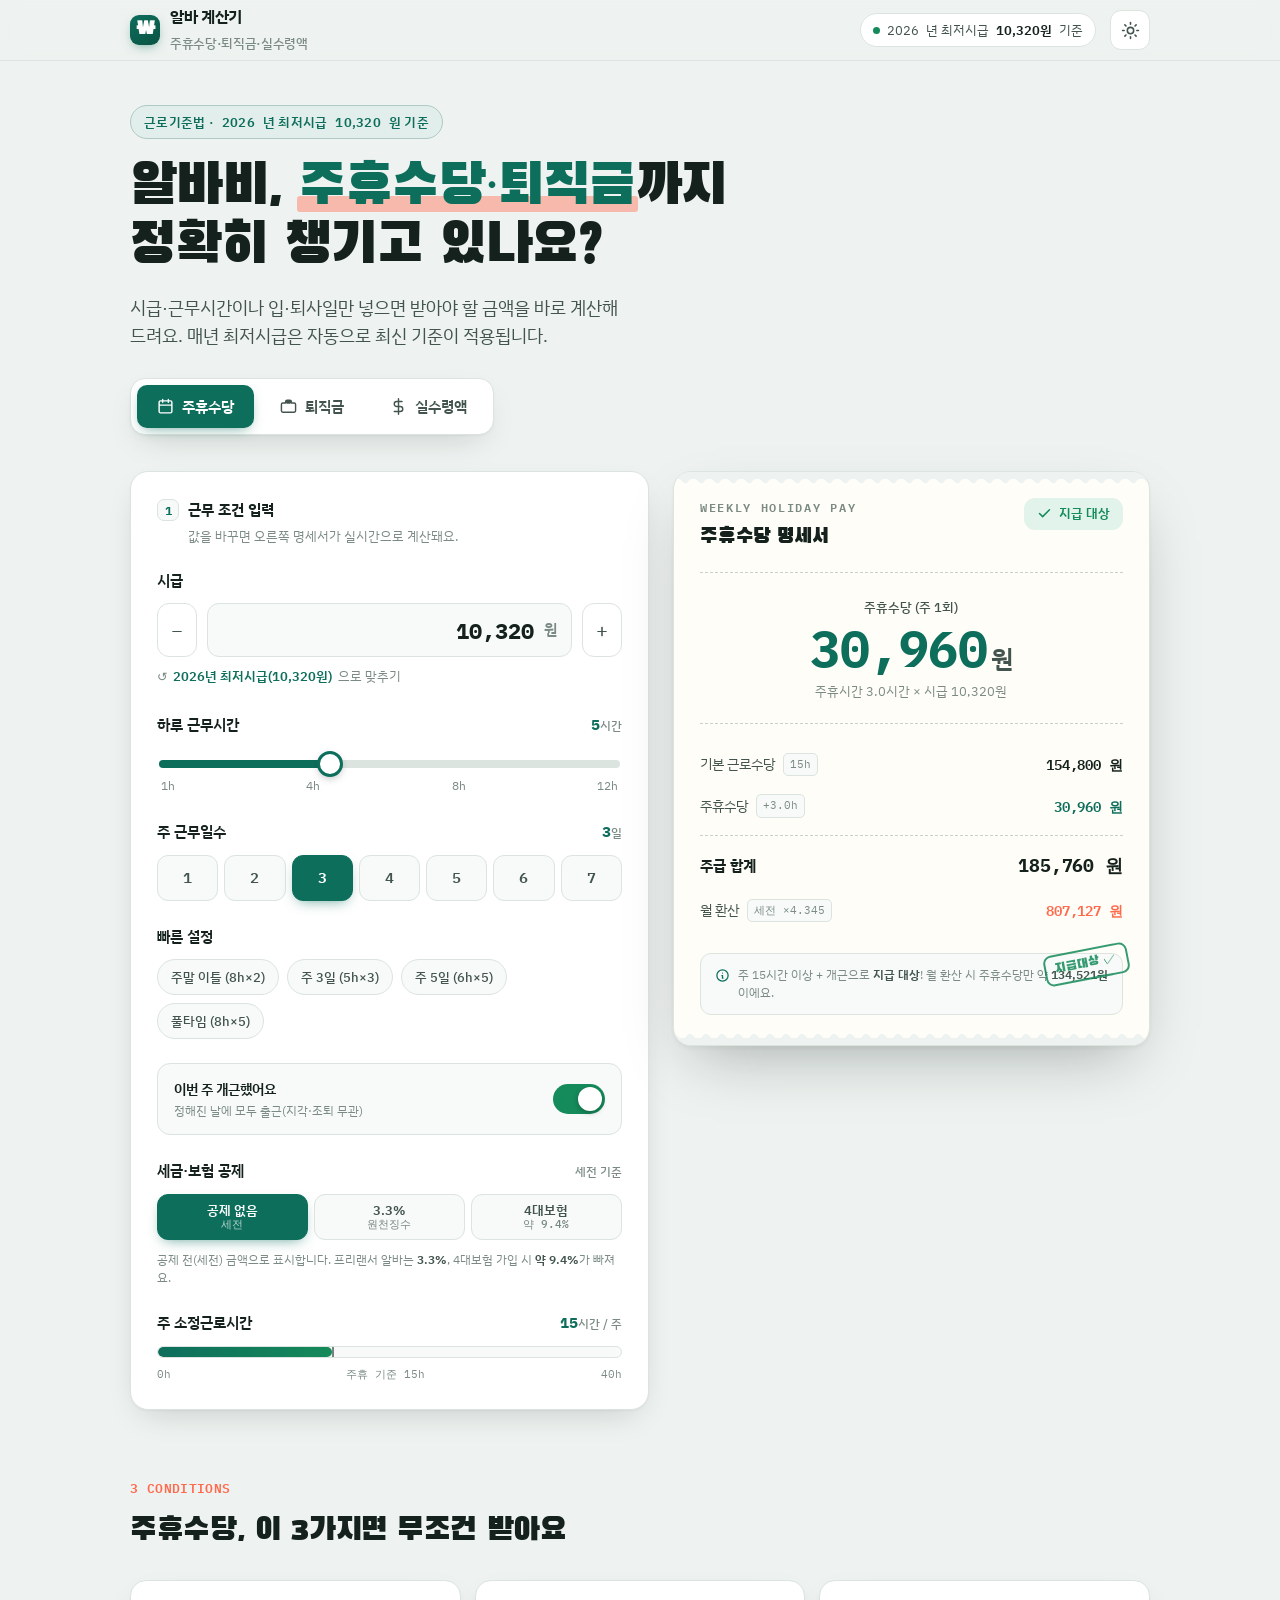
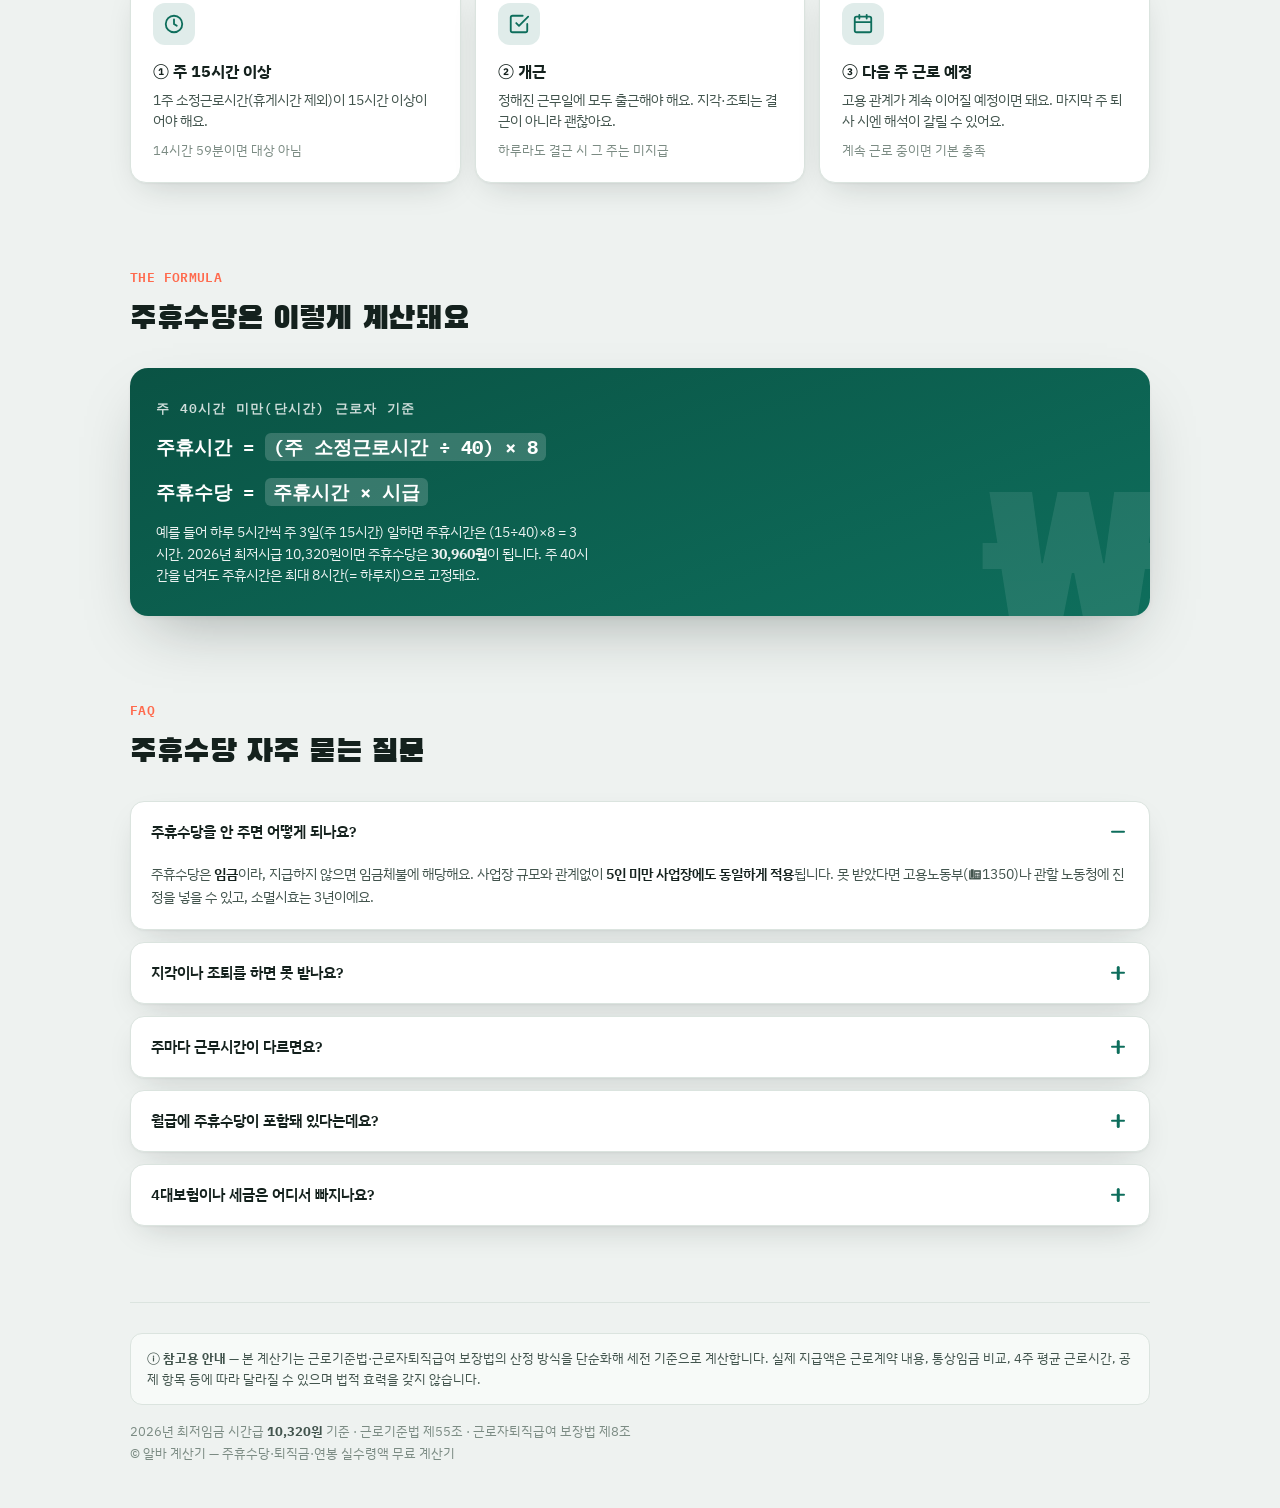
==== commit 8997c50d: "feat: 실수령액(연봉/월급) 계산기 탭 + 4대보험 요율 자동화 - 세 번째 탭: 연봉/월급 → 4대보험·소득세 공제 후 월/연 실수령액 - 2026년 요율 정확 반영 (국민연" ====
--- a/index.html
+++ b/index.html
@@ -11,9 +11,9 @@
   gtag('js', new Date());
   gtag('config', 'G-HWR331WSCX');
 </script>
-<title>주휴수당 계산기 · 퇴직금 계산기 | 2026 알바 주휴수당·퇴직금 자동계산</title>
-<meta name="description" content="시급·근무시간이나 입·퇴사일만 넣으면 주휴수당과 퇴직금을 바로 계산. 지급 대상 여부, 3.3%·4대보험 공제 후 실수령까지. 현재 연도·최저시급 자동 반영 무료 계산기.">
-<meta name="keywords" content="주휴수당 계산기, 주휴수당 계산, 알바 주휴수당, 주휴수당 조건, 퇴직금 계산기, 퇴직금 계산, 알바 퇴직금, 평균임금 계산, 2027 최저시급, 주급 계산기, 시급 계산기">
+<title>주휴수당·퇴직금·실수령액 계산기 | 2026 연봉 실수령액 자동계산</title>
+<meta name="description" content="시급·근무시간, 입·퇴사일, 연봉만 넣으면 주휴수당·퇴직금·월 실수령액을 바로 계산. 2026년 4대보험 요율·최저시급 자동 반영 무료 계산기.">
+<meta name="keywords" content="주휴수당 계산기, 알바 주휴수당, 퇴직금 계산기, 알바 퇴직금, 연봉 실수령액 계산기, 실수령액 계산기, 월급 실수령액, 세후 월급 계산, 2026 4대보험 요율, 2027 최저시급, 시급 계산기">
 <meta name="robots" content="index, follow, max-image-preview:large">
 <meta name="author" content="알바 계산기">
 <link rel="icon" href="favicon.svg" type="image/svg+xml">
@@ -50,7 +50,10 @@
     {"@type":"Question","name":"알바나 계약직도 퇴직금을 받나요?","acceptedAnswer":{"@type":"Answer","text":"네. 고용 형태와 무관하게 1년 이상 계속 근로하고 주 15시간 이상이면 알바·계약직·파트타임 모두 받습니다. 알바라서 안 준다는 것은 법 위반입니다."}},
     {"@type":"Question","name":"1년을 채우지 못하면 퇴직금을 받나요?","acceptedAnswer":{"@type":"Answer","text":"계속근로기간이 365일 미만이면 퇴직금은 발생하지 않습니다. 예를 들어 11개월 근무 후 퇴사하면 대상이 아닙니다. 1년하고 하루만 넘겨도 그 초과분만큼 일할 계산됩니다."}},
     {"@type":"Question","name":"퇴직금은 언제까지 지급해야 하나요?","acceptedAnswer":{"@type":"Answer","text":"퇴직일로부터 14일 이내에 지급해야 합니다. 이 기간을 넘기면 지연이자가 붙고, 못 받은 경우 고용노동부(1350)에 신고할 수 있습니다. 청구 소멸시효는 3년입니다."}},
-    {"@type":"Question","name":"퇴직금 계산 결과에서 세금은 빠졌나요?","acceptedAnswer":{"@type":"Answer","text":"세전 퇴직금 기준입니다. 실제 수령액은 퇴직소득세가 공제되는데, 근속연수공제·환산급여공제 등으로 세율이 낮은 편이라 근속이 길수록 실수령 비율이 높아집니다. 정확한 세액은 국세청 홈택스에서 확인할 수 있습니다."}}
+    {"@type":"Question","name":"퇴직금 계산 결과에서 세금은 빠졌나요?","acceptedAnswer":{"@type":"Answer","text":"세전 퇴직금 기준입니다. 실제 수령액은 퇴직소득세가 공제되는데, 근속연수공제·환산급여공제 등으로 세율이 낮은 편이라 근속이 길수록 실수령 비율이 높아집니다. 정확한 세액은 국세청 홈택스에서 확인할 수 있습니다."}},
+    {"@type":"Question","name":"실수령액 계산기가 다른 곳과 소득세가 조금 다른 이유는?","acceptedAnswer":{"@type":"Answer","text":"매달 떼는 소득세는 국세청 간이세액표로 미리 걷는 방식이라 계산기마다 조금씩 다릅니다. 이 계산기는 연 환산 방식(근로소득공제·인적공제·누진세율·근로소득세액공제)으로 추정해 실제 1년치 세금에 가깝게 보여주며, 최종 금액은 연말정산에서 정산됩니다."}},
+    {"@type":"Question","name":"실수령액 계산에서 비과세액은 무엇을 넣나요?","acceptedAnswer":{"@type":"Answer","text":"식대(월 20만원까지), 자가운전보조금(월 20만원) 등 세금과 4대보험이 붙지 않는 항목입니다. 기본값은 식대 20만원이며, 급여명세서의 비과세 합계를 넣으면 더 정확합니다."}},
+    {"@type":"Question","name":"2026년 4대보험 요율은 얼마인가요?","acceptedAnswer":{"@type":"Answer","text":"근로자 부담 기준 국민연금 4.75%, 건강보험 3.595%, 장기요양보험은 건강보험료의 13.14%, 고용보험 0.9%입니다. 국민연금은 연금개혁으로 2026년부터 9%에서 9.5%로 인상됐습니다."}}
   ]
 }
 </script>
@@ -257,6 +260,8 @@
   .seg button[aria-pressed="true"]{background:var(--brand);border-color:var(--brand);color:#fff;
     box-shadow:0 5px 14px -6px color-mix(in srgb,var(--brand) 70%,transparent)}
   .seg.seg-ded{grid-template-columns:repeat(3,1fr)}
+  .seg.seg-2{grid-template-columns:repeat(2,1fr)}
+  .seg.seg-fam{grid-template-columns:repeat(5,1fr)}
   .seg.seg-ded button{height:46px;font-size:13px;font-weight:600;line-height:1.25}
   .seg.seg-ded button small{display:block;font-size:10.5px;font-weight:500;opacity:.7;font-family:"IBM Plex Mono"}
   .ded-hint{font-size:12px;color:var(--muted);margin:11px 0 0;line-height:1.5}
@@ -399,7 +404,7 @@
   <div class="wrap top-inner">
     <div class="brand">
       <span class="mark">₩</span>
-      <span>알바 계산기<br><small>주휴수당 · 퇴직금</small></span>
+      <span>알바 계산기<br><small>주휴수당·퇴직금·실수령액</small></span>
     </div>
     <span class="spacer"></span>
     <span class="minwage-pill"><span class="dot"></span> <span data-year></span>년 최저시급 <b><span data-minwage></span>원</b> 기준</span>
@@ -425,6 +430,10 @@
       <button class="tab" id="tab-sev" role="tab" aria-selected="false" aria-controls="tool-sev">
         <svg viewBox="0 0 24 24" fill="none" stroke="currentColor" stroke-width="2" stroke-linecap="round" stroke-linejoin="round"><path d="M20 7h-4V5a2 2 0 0 0-2-2h-4a2 2 0 0 0-2 2v2H4a2 2 0 0 0-2 2v9a2 2 0 0 0 2 2h16a2 2 0 0 0 2-2V9a2 2 0 0 0-2-2zM10 5h4v2h-4z"/></svg>
         퇴직금
+      </button>
+      <button class="tab" id="tab-salary" role="tab" aria-selected="false" aria-controls="tool-salary">
+        <svg viewBox="0 0 24 24" fill="none" stroke="currentColor" stroke-width="2" stroke-linecap="round" stroke-linejoin="round"><path d="M12 1v22M17 5H9.5a3.5 3.5 0 0 0 0 7h5a3.5 3.5 0 0 1 0 7H6"/></svg>
+        실수령액
       </button>
     </div>
   </section>
@@ -700,10 +709,100 @@
   </section>
   </div>
 
+  <!-- ============ TOOL 3: 실수령액 ============ -->
+  <div class="tool" id="tool-salary" role="tabpanel" aria-labelledby="tab-salary">
+  <section class="calc">
+    <div class="panel">
+      <div class="panel-in">
+        <h2 class="panel-title"><span class="n">1</span> 급여 정보 입력</h2>
+        <p class="panel-sub">연봉 또는 월급을 넣으면 4대보험·세금 뗀 실수령액이 나와요.</p>
+
+        <div class="field">
+          <div class="flabel"><span class="name">입력 기준</span></div>
+          <div class="seg seg-2" id="salBasisSeg" role="group" aria-label="입력 기준">
+            <button data-b="year" aria-pressed="true">연봉</button>
+            <button data-b="month">월급</button>
+          </div>
+        </div>
+
+        <div class="field">
+          <div class="flabel"><span class="name" id="salAmtLabel">연봉 (세전)</span></div>
+          <div class="money-box"><input id="salAmt" inputmode="numeric" value="36,000,000" aria-label="급여"><span class="won">원</span></div>
+        </div>
+
+        <div class="field">
+          <div class="flabel"><span class="name">비과세액 (월)</span><span class="opt">식대 등 · 기본 20만</span></div>
+          <div class="money-box sm"><input id="salNonTax" inputmode="numeric" value="200,000" aria-label="비과세액"><span class="won">원</span></div>
+        </div>
+
+        <div class="field">
+          <div class="flabel"><span class="name">부양가족 수</span><span class="opt">본인 포함</span></div>
+          <div class="seg seg-fam" id="salFamSeg" role="group" aria-label="부양가족 수">
+            <button data-f="1" aria-pressed="true">1</button><button data-f="2">2</button><button data-f="3">3</button><button data-f="4">4</button><button data-f="5">5+</button>
+          </div>
+        </div>
+      </div>
+    </div>
+
+    <div class="slip-outer">
+      <div class="slip is-eligible" id="salSlip">
+        <div class="slip-in">
+          <div class="slip-head">
+            <div><div class="label">Net Salary</div><div class="title">실수령액 명세서</div></div>
+            <div class="badge good" id="salBadge"><span id="salBadgeText">실수령률 —</span></div>
+          </div>
+          <div class="hero-amount">
+            <div class="cap">월 실수령액 (예상)</div>
+            <div class="big"><span id="salNet" class="num">0</span><span class="w">원</span></div>
+            <div class="per" id="salPer">연 실수령 약 0원</div>
+          </div>
+          <div class="lines">
+            <div class="li"><span class="k">세전 월급</span><span class="v"><span id="salGross" class="num">0</span> 원</span></div>
+            <div class="li"><span class="k">국민연금 <span class="tag" id="rtPension">4.75%</span></span><span class="v" style="color:var(--bad)">−<span id="salPension" class="num">0</span> 원</span></div>
+            <div class="li"><span class="k">건강보험 <span class="tag" id="rtHealth">3.595%</span></span><span class="v" style="color:var(--bad)">−<span id="salHealth" class="num">0</span> 원</span></div>
+            <div class="li"><span class="k">장기요양 <span class="tag" id="rtLtc">건보×13.14%</span></span><span class="v" style="color:var(--bad)">−<span id="salLtc" class="num">0</span> 원</span></div>
+            <div class="li"><span class="k">고용보험 <span class="tag" id="rtEmploy">0.9%</span></span><span class="v" style="color:var(--bad)">−<span id="salEmploy" class="num">0</span> 원</span></div>
+            <div class="li"><span class="k">소득세 <span class="tag">예상</span></span><span class="v" style="color:var(--bad)">−<span id="salTax" class="num">0</span> 원</span></div>
+            <div class="li"><span class="k">지방소득세 <span class="tag">소득세×10%</span></span><span class="v" style="color:var(--bad)">−<span id="salLocal" class="num">0</span> 원</span></div>
+            <div class="li total"><span class="k">월 실수령</span><span class="v"><span id="salNetTotal" class="num">0</span> 원</span></div>
+            <div class="li month"><span class="k">연 실수령 <span class="tag">×12</span></span><span class="v"><span id="salNetYear" class="num">0</span> 원</span></div>
+          </div>
+          <div class="slip-note" id="salNote">
+            <svg viewBox="0 0 24 24" fill="none" stroke="currentColor" stroke-width="2" stroke-linecap="round"><circle cx="12" cy="12" r="9"/><path d="M12 8h.01M11 12h1v4h1"/></svg>
+            <span id="salNoteText">4대보험은 2026년 요율로 정확히, 소득세는 연 환산 추정치예요.</span>
+          </div>
+        </div>
+      </div>
+    </div>
+  </section>
+
+  <section class="info">
+    <div class="sec-head"><div class="kicker">The Formula</div><h2>실수령액은 이렇게 계산돼요</h2></div>
+    <div class="formula">
+      <div class="flabel2">2026년 4대보험 요율 (근로자 부담)</div>
+      <div class="eq">공제액 = <b>국민연금 <span id="fPension">4.75%</span> + 건강보험 <span id="fHealth">3.595%</span> + 장기요양(건보×<span id="fLtc">13.14%</span>) + 고용보험 <span id="fEmploy">0.9%</span> + 소득세·지방세</b></div>
+      <div class="eq">실수령액 = <b>세전 급여 − 공제액</b></div>
+      <p class="exp">4대보험은 비과세액을 뺀 보수월액 기준으로 계산합니다(국민연금은 상한 659만·하한 41만원 적용). 소득세는 국세청 간이세액표 대신 <b>연 환산 방식</b>(근로소득공제·인적공제·누진세율·근로소득세액공제)으로 추정하므로 실제 원천징수액과 다를 수 있어요.</p>
+    </div>
+  </section>
+
+  <section class="info">
+    <div class="sec-head"><div class="kicker">FAQ</div><h2>실수령액 자주 묻는 질문</h2></div>
+    <div class="faq">
+      <details class="q" open><summary>왜 다른 계산기와 소득세가 조금 달라요? <span class="plus"></span></summary>
+        <div class="a">매달 떼는 소득세는 국세청 <b>간이세액표</b>로 미리 걷는 '가불'이라, 부양가족·급여에 따라 계산기마다 조금씩 달라요. 이 계산기는 <b>연 환산 방식</b>으로 추정해 실제 1년치 세금에 가깝게 보여줍니다. 최종 금액은 <b>연말정산</b>에서 정산돼요.</div></details>
+      <details class="q"><summary>비과세액은 뭘 넣나요? <span class="plus"></span></summary>
+        <div class="a">식대(월 20만원까지), 자가운전보조금(월 20만원) 등 세금·4대보험이 붙지 않는 항목이에요. 기본값은 <b>식대 20만원</b>으로 넣어뒀어요. 급여명세서의 비과세 합계를 넣으면 더 정확해집니다.</div></details>
+      <details class="q"><summary>2026년 4대보험이 왜 올랐나요? <span class="plus"></span></summary>
+        <div class="a">국민연금이 연금개혁으로 <b>2026년부터 9%→9.5%</b>(근로자 4.75%)로 올랐고, 건강보험도 7.09%→7.19%로 인상됐어요. 그래서 2025년보다 실수령액이 조금 줄어듭니다.</div></details>
+    </div>
+  </section>
+  </div>
+
   <footer class="foot">
     <div class="disc"><b>ⓘ 참고용 안내</b> — 본 계산기는 근로기준법·근로자퇴직급여 보장법의 산정 방식을 단순화해 세전 기준으로 계산합니다. 실제 지급액은 근로계약 내용, 통상임금 비교, 4주 평균 근로시간, 공제 항목 등에 따라 달라질 수 있으며 법적 효력을 갖지 않습니다.</div>
     <span data-year></span>년 최저임금 시간급 <b><span data-minwage></span>원</b> 기준 · 근로기준법 제55조 · 근로자퇴직급여 보장법 제8조<br>
-    © 알바 계산기 — 주휴수당·퇴직금 무료 계산기
+    © 알바 계산기 — 주휴수당·퇴직금·연봉 실수령액 무료 계산기
   </footer>
 </main>
 
@@ -752,7 +851,7 @@
 
   // ===== tabs =====
   function selectTab(id){
-    ["juhyu","sev"].forEach(function(k){
+    ["juhyu","sev","salary"].forEach(function(k){
       var on=(k===id);
       $("#tab-"+k).setAttribute("aria-selected",on?"true":"false");
       $("#tool-"+k).classList.toggle("active",on);
@@ -760,6 +859,7 @@
   }
   $("#tab-juhyu").addEventListener("click",function(){selectTab("juhyu")});
   $("#tab-sev").addEventListener("click",function(){selectTab("sev")});
+  $("#tab-salary").addEventListener("click",function(){selectTab("salary")});
 
   // ===== animated number (fallback-safe for hidden tabs) =====
   function animateNum(el,to){
@@ -933,9 +1033,130 @@
     var y=parseInt(b.dataset.y,10);var nj=new Date(NOW);nj.setFullYear(nj.getFullYear()-y);
     exitEl.value=iso(NOW); joinEl.value=iso(nj); calcSev();});
 
+  /* =========================================================
+     TOOL 3 — 실수령액 (2026년 요율)
+     ========================================================= */
+  /* ⚙️ 4대보험 요율 — rates.json(같은 폴더)로 자동 갱신, 없으면 아래 폴백 사용(최저시급과 동일 구조).
+     국민연금은 연금개혁 확정 스케줄(2026~2033)로 매년 자동 인상. 건강·장기요양·고용은 매년 확정 시 rates.json 갱신. */
+  var RATE_BY_YEAR={
+    2026:{pension:0.0475,penMin:410000,penMax:6590000,health:0.03595,ltcRatio:0.1314,employ:0.009},
+    2027:{pension:0.05,  penMin:410000,penMax:6590000,health:0.03595,ltcRatio:0.1314,employ:0.009},
+    2028:{pension:0.0525,penMin:410000,penMax:6590000,health:0.03595,ltcRatio:0.1314,employ:0.009},
+    2029:{pension:0.055, penMin:410000,penMax:6590000,health:0.03595,ltcRatio:0.1314,employ:0.009},
+    2030:{pension:0.0575,penMin:410000,penMax:6590000,health:0.03595,ltcRatio:0.1314,employ:0.009},
+    2031:{pension:0.06,  penMin:410000,penMax:6590000,health:0.03595,ltcRatio:0.1314,employ:0.009},
+    2032:{pension:0.0625,penMin:410000,penMax:6590000,health:0.03595,ltcRatio:0.1314,employ:0.009},
+    2033:{pension:0.065, penMin:410000,penMax:6590000,health:0.03595,ltcRatio:0.1314,employ:0.009}
+  };
+  var RATE=null;
+  function resolveRates(){
+    var years=Object.keys(RATE_BY_YEAR).map(Number);
+    var le=years.filter(function(y){return y<=YEAR});          // 올해 이하 연도 중 최신 (미래 요율은 안 씀)
+    var yr = le.length ? Math.max.apply(null,le) : Math.min.apply(null,years);
+    RATE=RATE_BY_YEAR[yr]; RATE._year=yr;
+  }
+  resolveRates();
+  function pctStr(x){return (+(x*100).toFixed(4))+"%";}
+  var salBasis="year", salFam=1;
+  var salAmtEl=$("#salAmt"), salNonTaxEl=$("#salNonTax");
+
+  // 근로소득 산출세액(누진세율, 2026)
+  function progressiveTax(b){
+    if(b<=0) return 0;
+    if(b<=14000000) return b*0.06;
+    if(b<=50000000) return b*0.15-1260000;
+    if(b<=88000000) return b*0.24-5760000;
+    if(b<=150000000) return b*0.35-15440000;
+    if(b<=300000000) return b*0.38-19940000;
+    if(b<=500000000) return b*0.40-25940000;
+    if(b<=1000000000) return b*0.42-35940000;
+    return b*0.45-65940000;
+  }
+  // 연 소득세(결정세액) 추정 — 근로소득공제·인적공제·4대보험공제·근로소득세액공제 반영
+  function incomeTaxYear(gross, dep, penYear, othYear){
+    if(gross<=0) return 0;
+    var d;
+    if(gross<=5000000) d=gross*0.7;
+    else if(gross<=15000000) d=3500000+(gross-5000000)*0.4;
+    else if(gross<=45000000) d=7500000+(gross-15000000)*0.15;
+    else if(gross<=100000000) d=12000000+(gross-45000000)*0.05;
+    else d=14750000+(gross-100000000)*0.02;
+    d=Math.min(d,20000000);
+    var earn=gross-d;
+    var personal=1500000*Math.max(1,dep);
+    var base=Math.max(0, earn-personal-penYear-othYear);
+    var t=progressiveTax(base);
+    var credit=t<=1300000 ? t*0.55 : 715000+(t-1300000)*0.30;
+    var cap;
+    if(gross<=33000000) cap=740000;
+    else if(gross<=70000000) cap=Math.max(660000,740000-(gross-33000000)*0.008);
+    else if(gross<=120000000) cap=Math.max(500000,660000-(gross-70000000)*0.5);
+    else cap=Math.max(200000,500000-(gross-120000000)*0.5);
+    credit=Math.min(credit,cap);
+    return Math.max(0, t-credit);
+  }
+
+  function applyRateDisplay(){
+    var p=pctStr(RATE.pension), h=pctStr(RATE.health), l=pctStr(RATE.ltcRatio), e=pctStr(RATE.employ);
+    var set=function(id,v){var el=$(id);if(el)el.textContent=v;};
+    set("#rtPension",p); set("#rtHealth",h); set("#rtLtc","건보×"+l); set("#rtEmploy",e);
+    set("#fPension",p); set("#fHealth",h); set("#fLtc",l); set("#fEmploy",e);
+  }
+  function calcSalary(){
+    applyRateDisplay();
+    var amt=parseMoney(salAmtEl), nonTax=parseMoney(salNonTaxEl);
+    var monthGross = salBasis==="year" ? amt/12 : amt;
+    var taxable = Math.max(0, monthGross-nonTax);        // 보수월액(비과세 제외)
+    // 4대보험(월, 근로자)
+    var penBase = Math.min(Math.max(taxable,RATE.penMin),RATE.penMax);
+    var pension = taxable>0 ? penBase*RATE.pension : 0;
+    var health = taxable*RATE.health;
+    var ltc = health*RATE.ltcRatio;
+    var employ = taxable*RATE.employ;
+    var insurance = pension+health+ltc+employ;
+    // 소득세(연 환산 추정 → 월)
+    var itYear = incomeTaxYear(taxable*12, salFam, pension*12, (health+ltc+employ)*12);
+    var tax = itYear/12;
+    var local = tax*0.1;
+    var totalDed = insurance+tax+local;
+    var net = Math.max(0, monthGross-totalDed);
+    var netYear = net*12;
+    var pct = monthGross>0 ? Math.round(net/monthGross*100) : 0;
+
+    animateNum($("#salNet"),net);
+    animateNum($("#salNetTotal"),net);
+    animateNum($("#salNetYear"),netYear);
+    animateNum($("#salGross"),monthGross);
+    animateNum($("#salPension"),pension);
+    animateNum($("#salHealth"),health);
+    animateNum($("#salLtc"),ltc);
+    animateNum($("#salEmploy"),employ);
+    animateNum($("#salTax"),tax);
+    animateNum($("#salLocal"),local);
+    $("#salBadgeText").textContent = monthGross>0 ? "실수령률 "+pct+"%" : "금액 입력";
+    $("#salPer").textContent = "연 실수령 약 "+fmt(netYear)+"원";
+    $("#salNoteText").innerHTML = "세전 대비 <b>"+pct+"%</b>를 실수령해요. 4대보험은 2026년 요율로 정확히, 소득세는 연 환산 추정치라 실제 원천징수와 다를 수 있어요.";
+  }
+
+  $("#salBasisSeg").addEventListener("click",function(e){var b=e.target.closest("button");if(!b)return;
+    salBasis=b.dataset.b;
+    [].forEach.call(this.querySelectorAll("button"),function(x){x.setAttribute("aria-pressed",x===b?"true":"false")});
+    $("#salAmtLabel").textContent = salBasis==="year" ? "연봉 (세전)" : "월급 (세전)";
+    // 기준 전환 시 기본값 보정
+    salAmtEl.value = salBasis==="year" ? "36,000,000" : "3,000,000";
+    calcSalary();
+  });
+  $("#salFamSeg").addEventListener("click",function(e){var b=e.target.closest("button");if(!b)return;
+    salFam=parseInt(b.dataset.f,10);
+    [].forEach.call(this.querySelectorAll("button"),function(x){x.setAttribute("aria-pressed",x===b?"true":"false")});
+    calcSalary();
+  });
+  attachMoney(salAmtEl,calcSalary); attachMoney(salNonTaxEl,calcSalary);
+
   // init
   calcJuhyu();
   calcSev();
+  calcSalary();
 
   // minwage.json 반영 — 같은 출처(GitHub Pages 등)에서만 동작.
   // 아트팩트/타 출처는 CSP로 차단되면 catch로 폴백(하드코딩 표) 유지 → 항상 안전.
@@ -951,6 +1172,21 @@
       if(changed) applyWage(true);
     })
     .catch(function(){/* 폴백 유지 */});
+
+  // rates.json 반영 — 4대보험 요율도 최저시급과 동일 구조(폴백 안전).
+  fetch("rates.json",{cache:"no-store"})
+    .then(function(r){return r.ok?r.json():null})
+    .then(function(j){
+      if(!j||typeof j!=="object")return;
+      var changed=false;
+      Object.keys(j).forEach(function(k){
+        var y=parseInt(k,10); if(!y) return;                 // "_comment" 등 무시
+        var o=j[k]; if(!o||typeof o!=="object") return;
+        RATE_BY_YEAR[y]=o; changed=true;
+      });
+      if(changed){ resolveRates(); calcSalary(); }
+    })
+    .catch(function(){/* 폴백 유지 */});
 })();
 </script>
 </body>
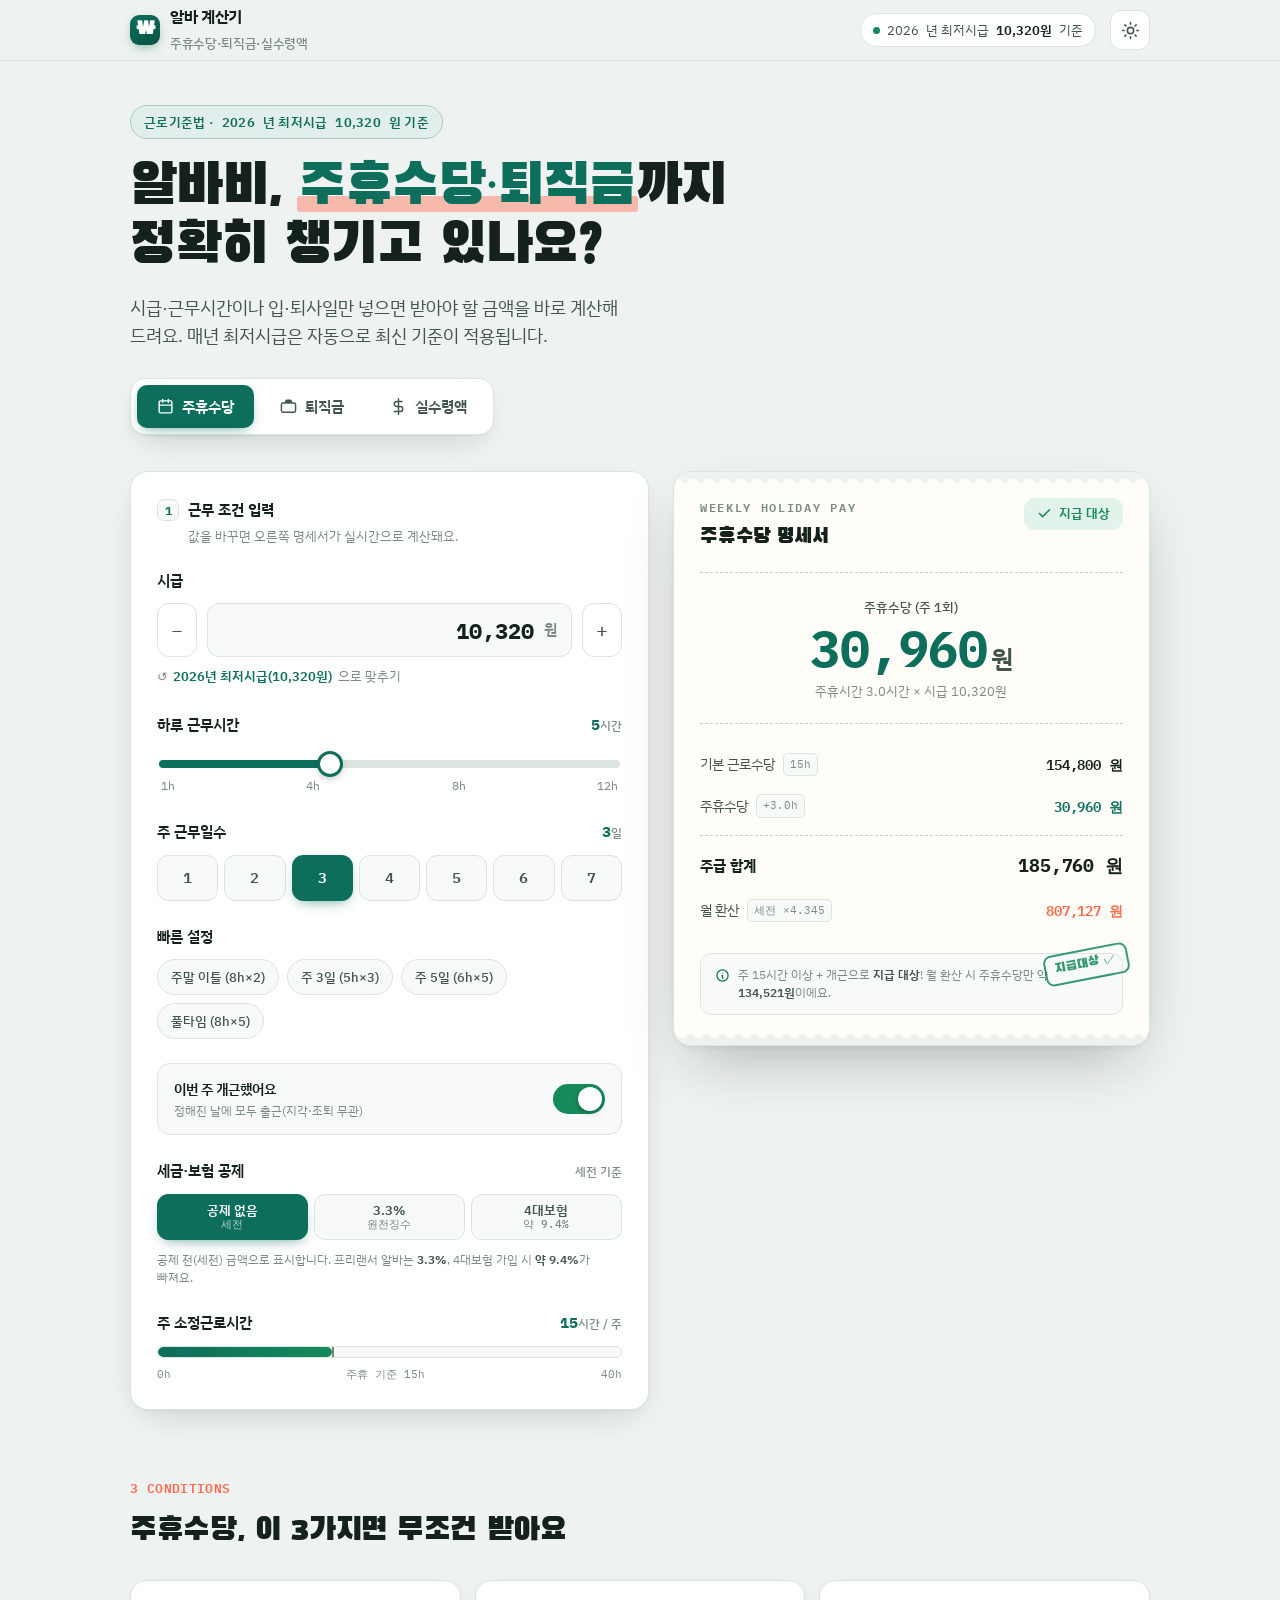
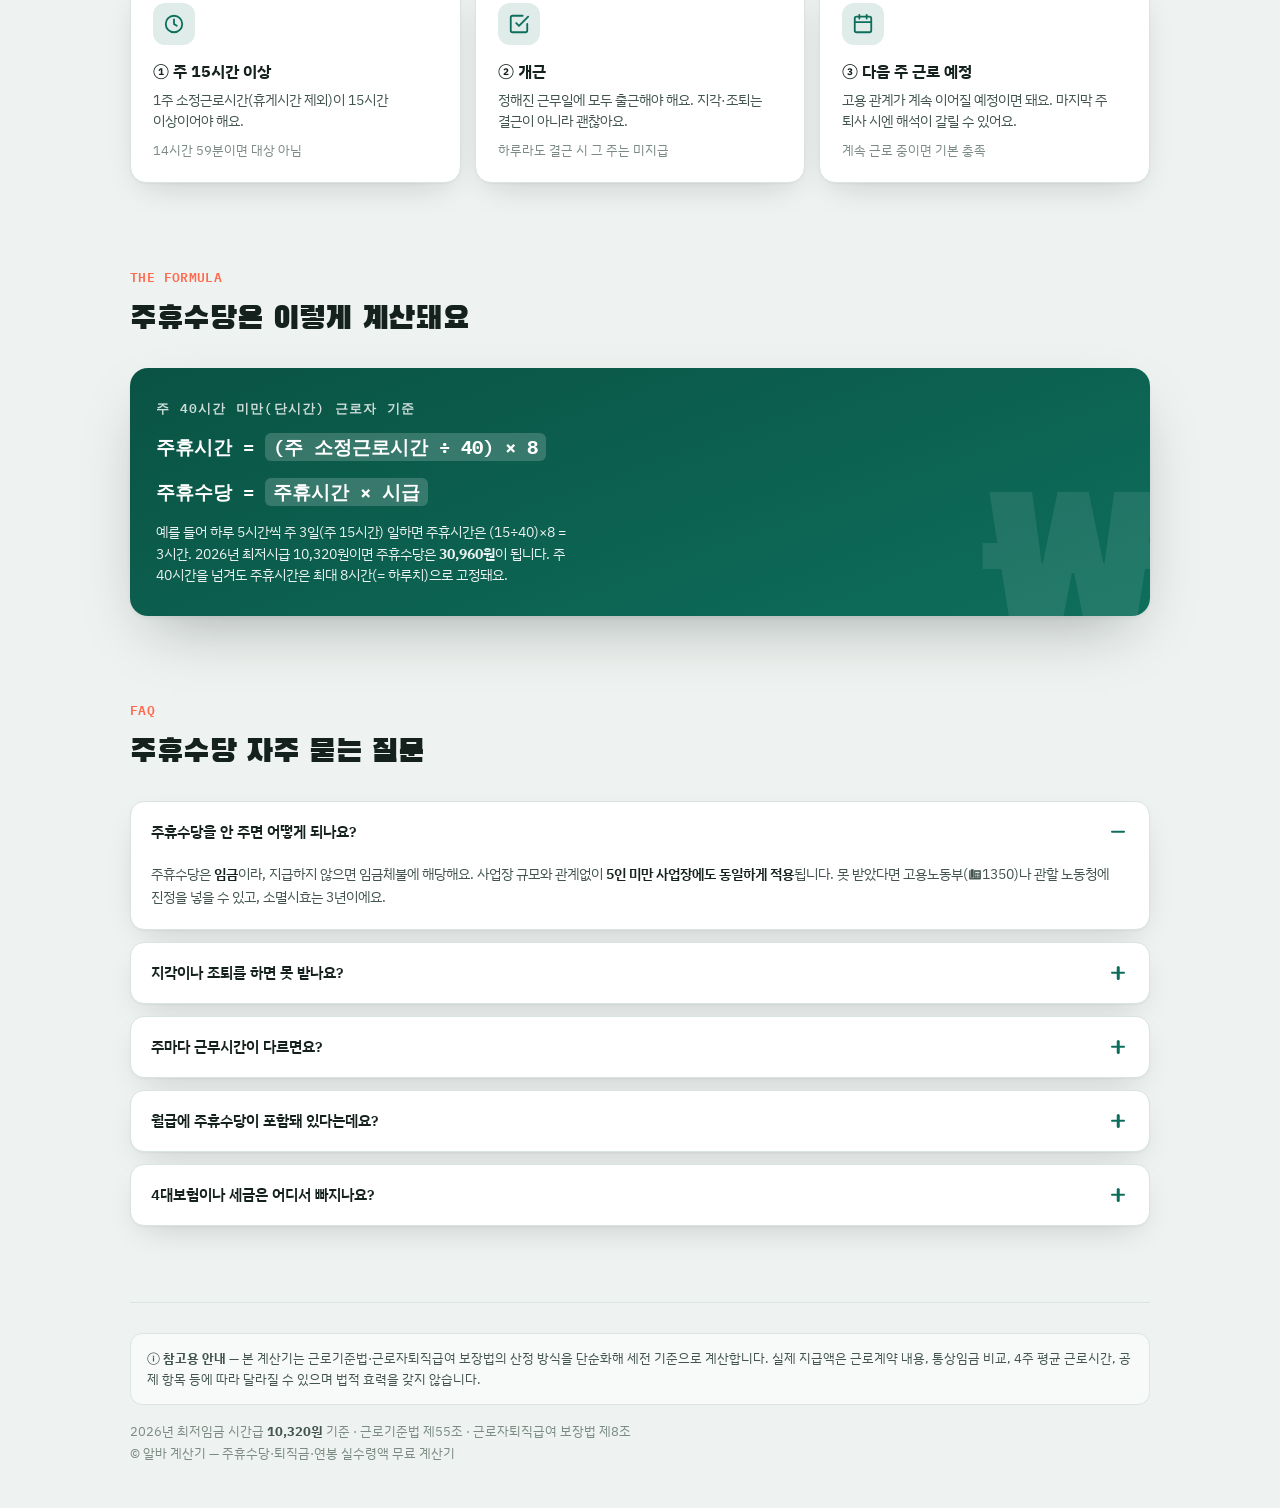
==== commit 3e016885: "fix: 한글 줄바꿈(word-break: keep-all) — '지방세' 낱글자 분리 방지 Co-Authored-By: Claude Opus 4.8 <noreply@anthrop" ====
--- a/index.html
+++ b/index.html
@@ -377,6 +377,9 @@
   :root[data-theme="dark"] .formula .eq b,:root:not([data-theme="light"]) .formula .eq b{background:rgba(0,0,0,.16)}
   @media (prefers-color-scheme:light){:root:not([data-theme="dark"]) .formula .eq b{background:rgba(255,255,255,.18)}}
   .formula p.exp{margin:14px 0 0;font-size:13.5px;opacity:.92;max-width:54ch;line-height:1.6}
+  /* 한글이 낱글자로 쪼개지지 않게 — 띄어쓰기 단위로만 줄바꿈 */
+  .formula .eq,.formula .exp,.hero p.lead,.sec-head h2,.panel-sub,.cond p,.cond h3,
+  details.q summary,details.q .a,.slip-note,.ded-hint,.toggle-row .t-text,.flabel .name{word-break:keep-all}
 
   .faq{display:grid;gap:12px}
   details.q{background:var(--surface);border:1px solid var(--line);border-radius:14px;box-shadow:var(--shadow);overflow:hidden}
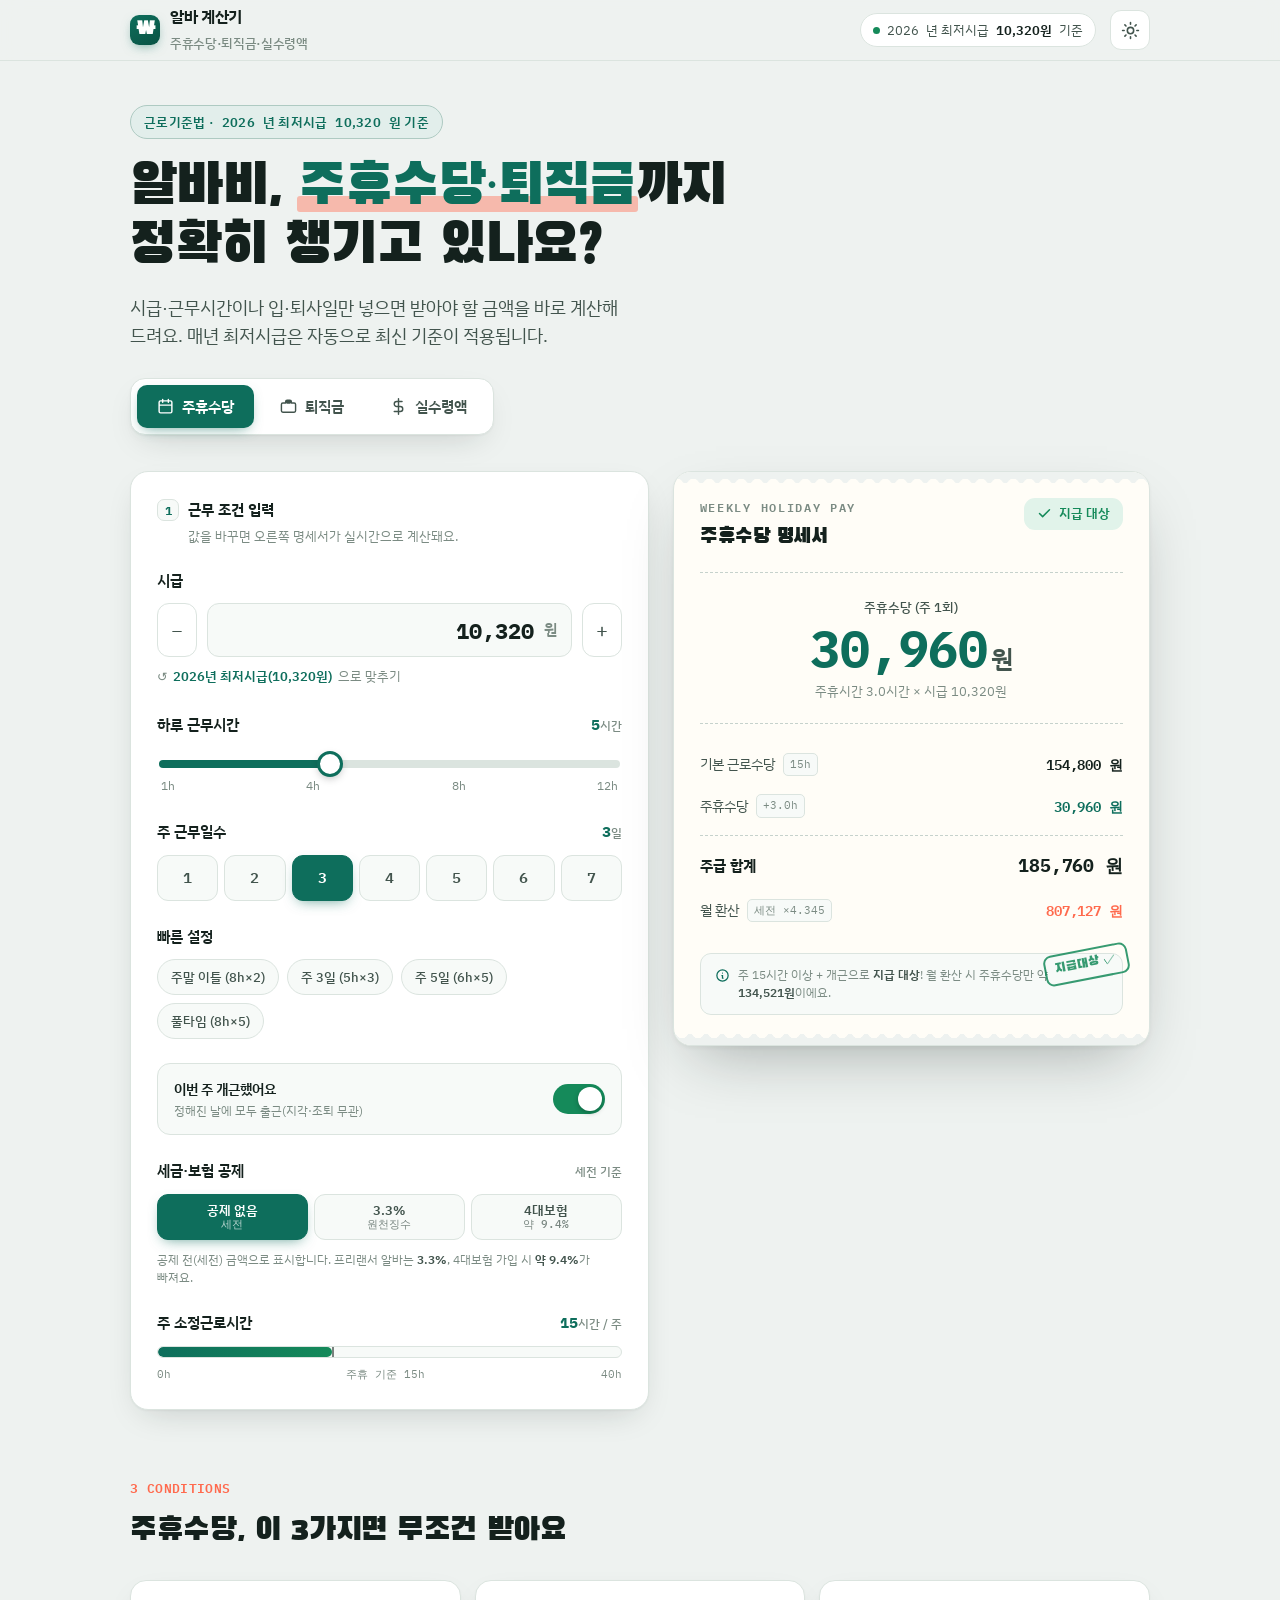
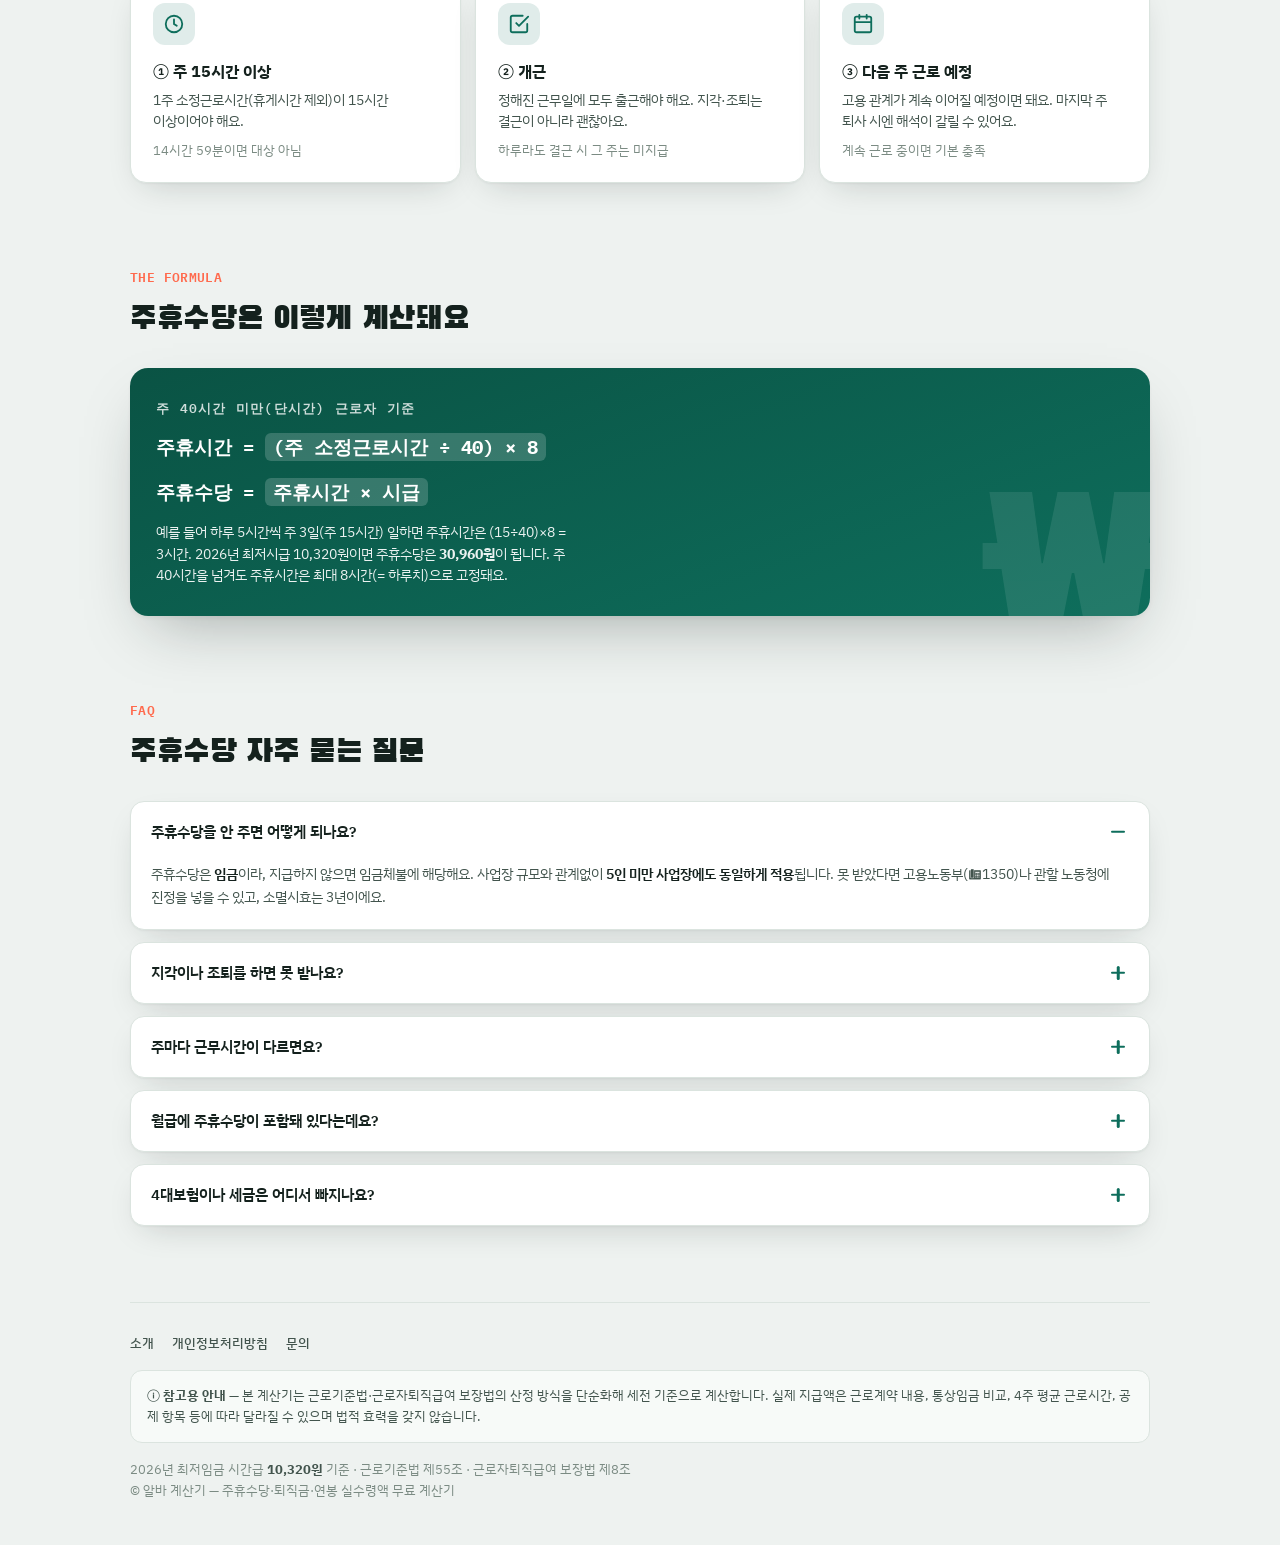
==== commit b74ef68f: "feat: 개인정보처리방침·소개·문의 페이지 추가 (애드센스 대비) - privacy.html: 광고(AdSense)·분석(GA4) 쿠키 고지, 입력값 비수집 명시 - about." ====
--- a/index.html
+++ b/index.html
@@ -395,6 +395,9 @@
   details.q .a b{color:var(--ink);font-weight:600}
 
   footer.foot{margin-top:60px;border-top:1px solid var(--line);padding:30px 0 44px;color:var(--muted);font-size:12.5px;line-height:1.7}
+  footer.foot .foot-nav{display:flex;flex-wrap:wrap;gap:8px 18px;margin-bottom:16px}
+  footer.foot .foot-nav a{color:var(--ink-soft);text-decoration:none;font-weight:500}
+  footer.foot .foot-nav a:hover{color:var(--brand)}
   footer.foot .disc{background:var(--surface-2);border:1px solid var(--line);border-radius:12px;padding:14px 16px;margin-bottom:16px;color:var(--ink-soft)}
   footer.foot b{color:var(--ink-soft)}
 
@@ -803,6 +806,7 @@
   </div>
 
   <footer class="foot">
+    <nav class="foot-nav"><a href="about.html">소개</a><a href="privacy.html">개인정보처리방침</a><a href="contact.html">문의</a></nav>
     <div class="disc"><b>ⓘ 참고용 안내</b> — 본 계산기는 근로기준법·근로자퇴직급여 보장법의 산정 방식을 단순화해 세전 기준으로 계산합니다. 실제 지급액은 근로계약 내용, 통상임금 비교, 4주 평균 근로시간, 공제 항목 등에 따라 달라질 수 있으며 법적 효력을 갖지 않습니다.</div>
     <span data-year></span>년 최저임금 시간급 <b><span data-minwage></span>원</b> 기준 · 근로기준법 제55조 · 근로자퇴직급여 보장법 제8조<br>
     © 알바 계산기 — 주휴수당·퇴직금·연봉 실수령액 무료 계산기
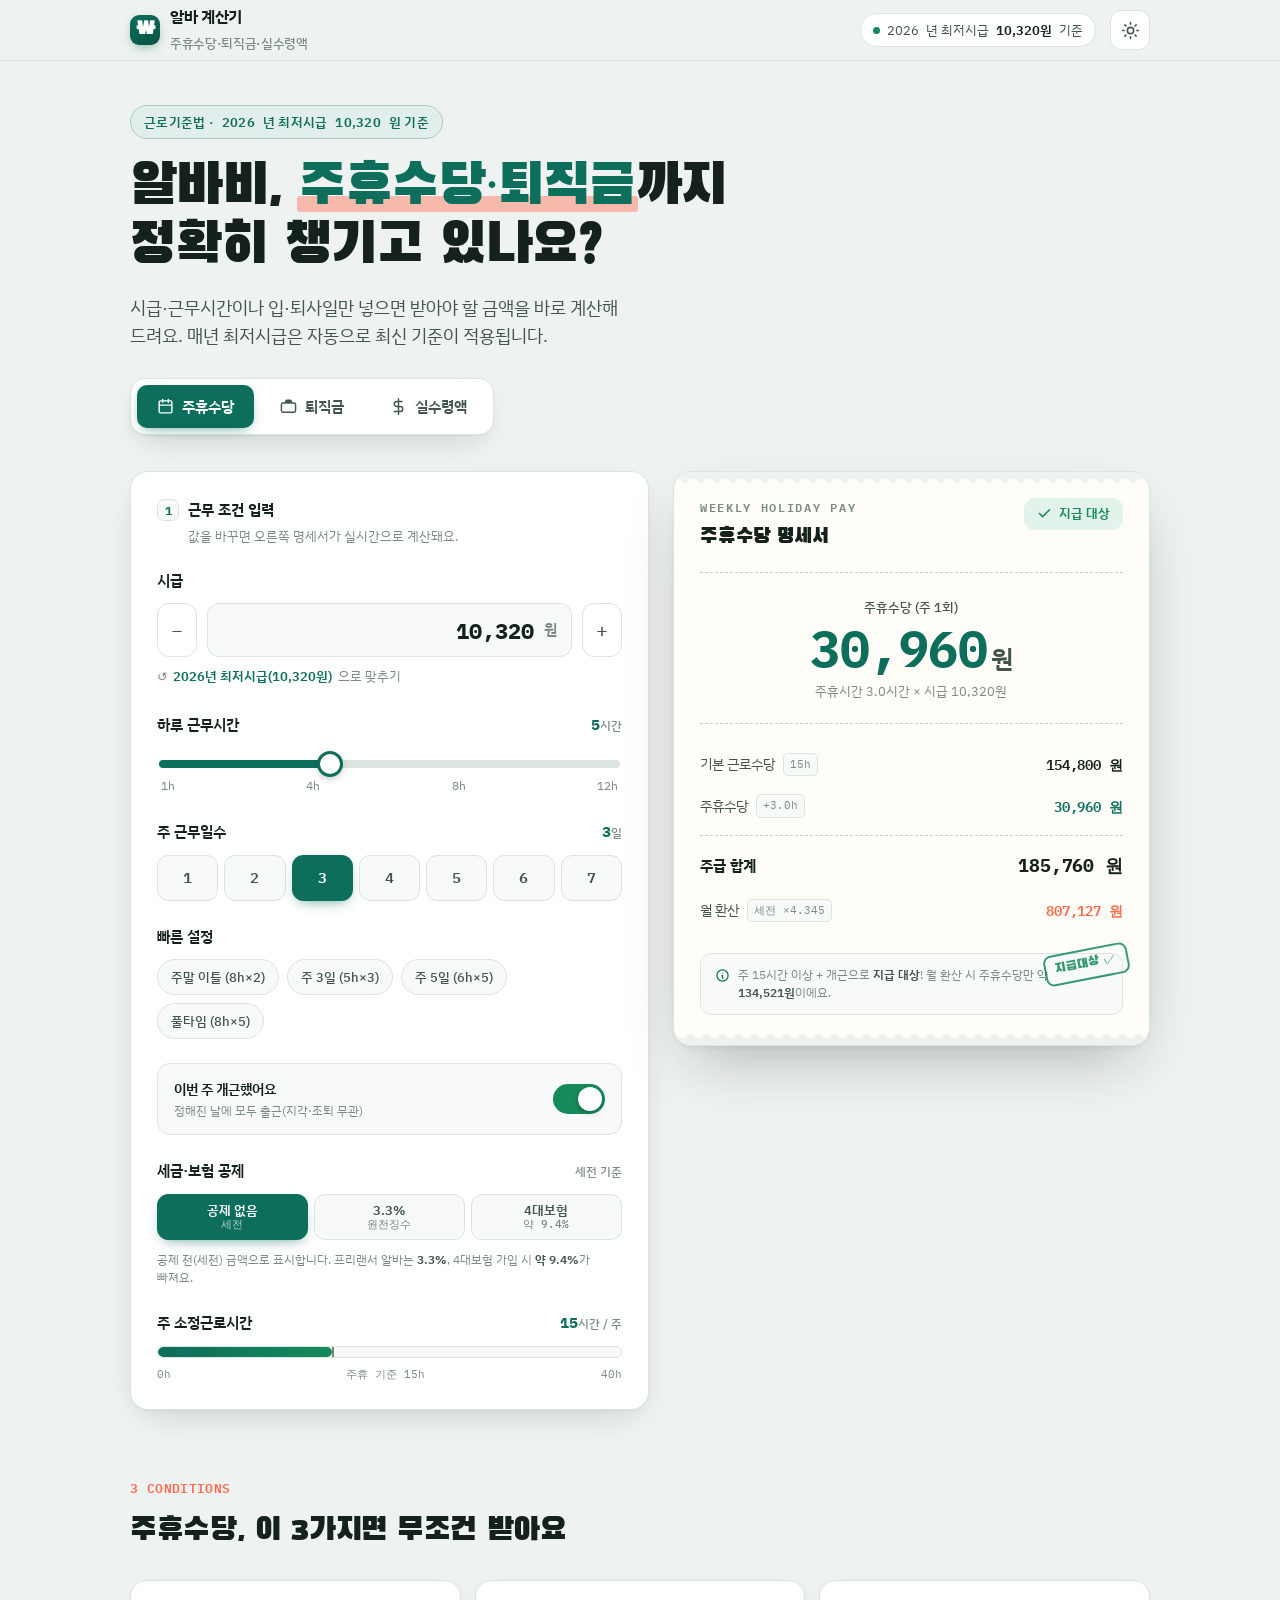
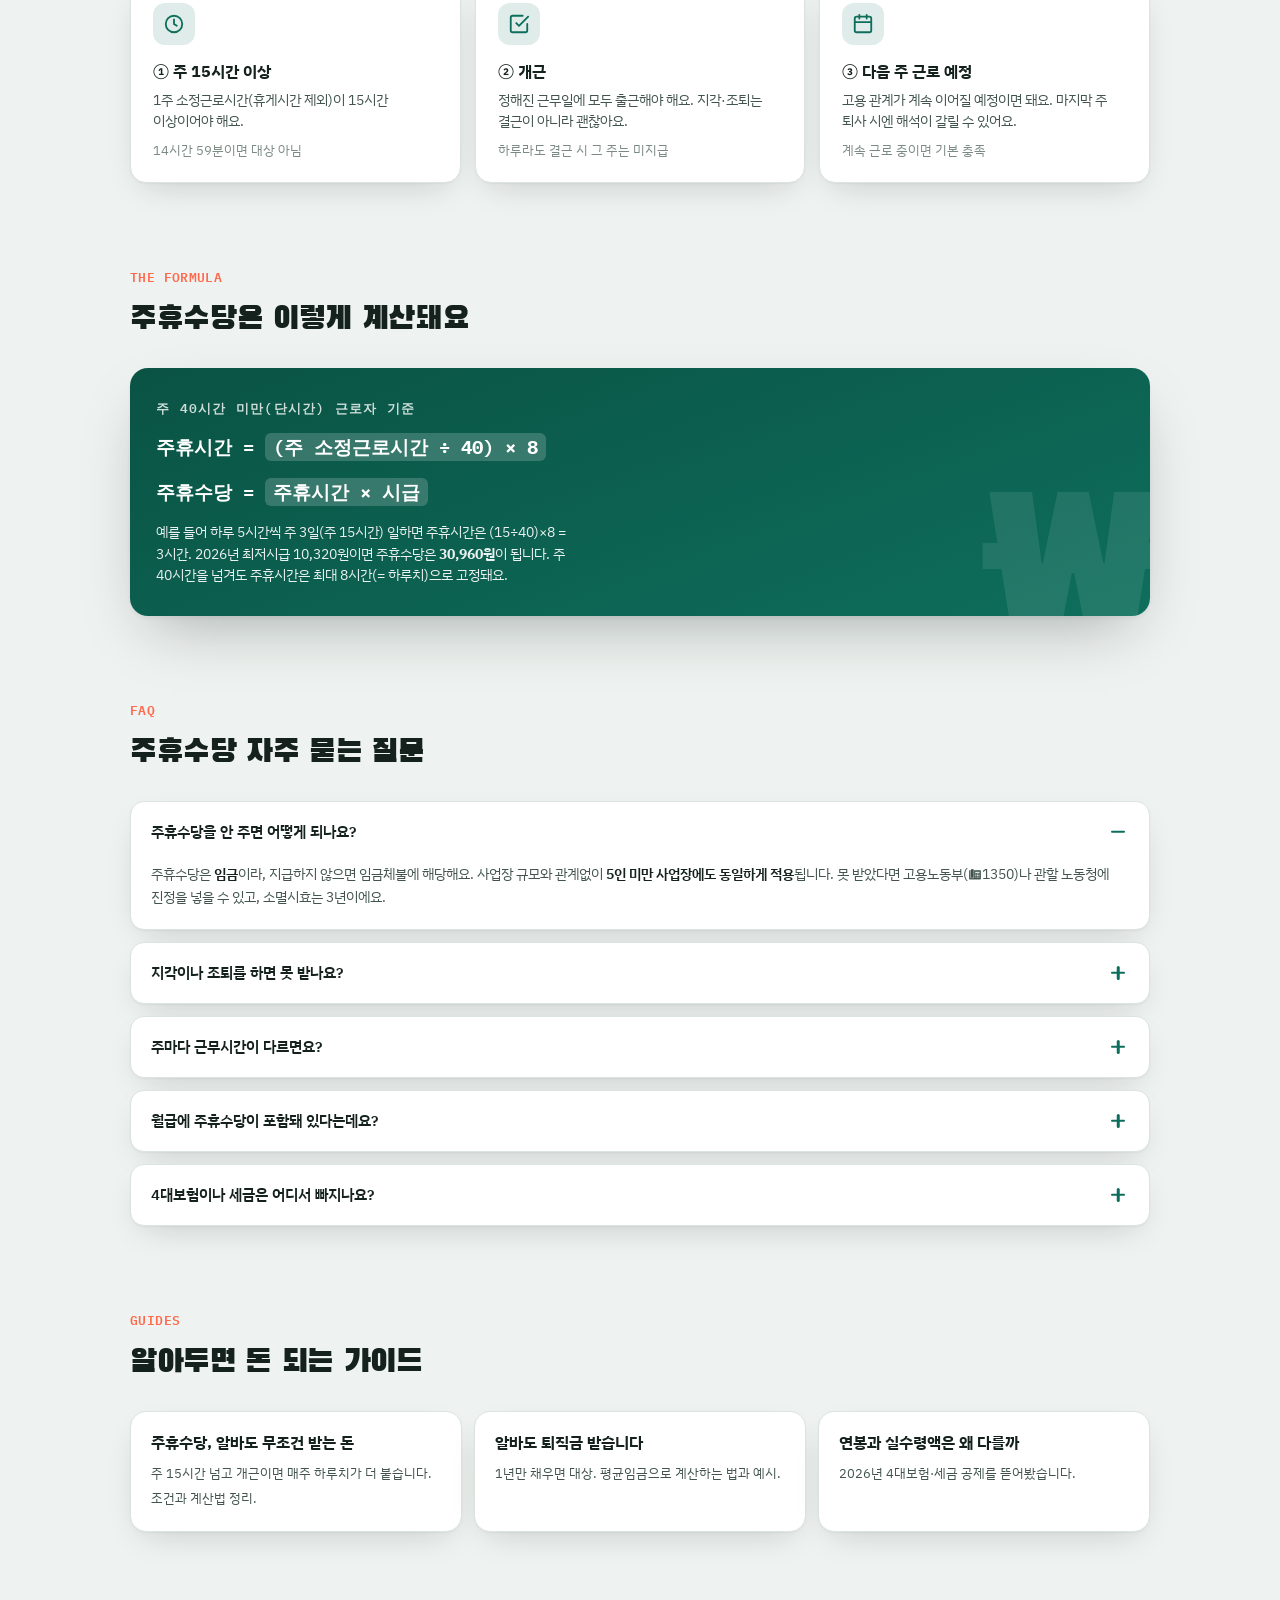
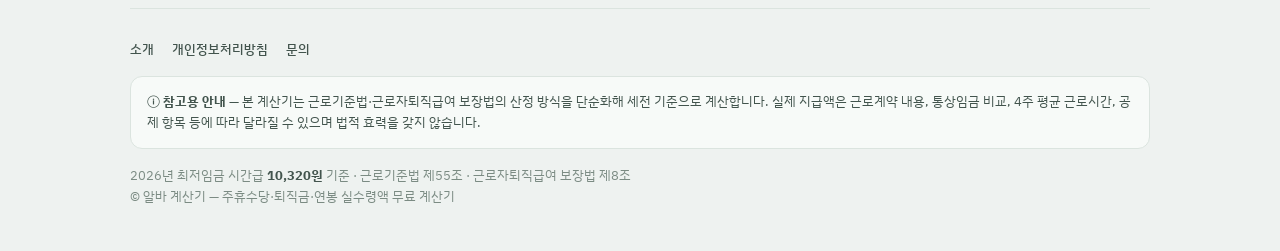
==== commit e6f6954f: "feat: SEO 가이드 글 3편 추가 (롱테일 트래픽·애드센스 대비) - guide-juhyusudang / guide-toejikgeum / guide-silsuryeong -" ====
--- a/index.html
+++ b/index.html
@@ -398,6 +398,14 @@
   footer.foot .foot-nav{display:flex;flex-wrap:wrap;gap:8px 18px;margin-bottom:16px}
   footer.foot .foot-nav a{color:var(--ink-soft);text-decoration:none;font-weight:500}
   footer.foot .foot-nav a:hover{color:var(--brand)}
+  .guides-sec{padding:16px 0}
+  .guide-list{display:grid;gap:12px;margin-top:20px}
+  @media(min-width:640px){.guide-list{grid-template-columns:repeat(3,1fr)}}
+  .g-card{display:block;background:var(--surface);border:1px solid var(--line);border-radius:16px;
+    padding:20px;box-shadow:var(--shadow);text-decoration:none;transition:.16s}
+  .g-card:hover{border-color:var(--brand);transform:translateY(-2px)}
+  .g-card b{display:block;color:var(--ink);font-size:15.5px;font-weight:700;margin-bottom:6px;line-height:1.4}
+  .g-card span{color:var(--ink-soft);font-size:13px;line-height:1.5}
   footer.foot .disc{background:var(--surface-2);border:1px solid var(--line);border-radius:12px;padding:14px 16px;margin-bottom:16px;color:var(--ink-soft)}
   footer.foot b{color:var(--ink-soft)}
 
@@ -805,6 +813,15 @@
   </section>
   </div>
 
+  <section class="guides-sec">
+    <div class="sec-head"><div class="kicker">Guides</div><h2>알아두면 돈 되는 가이드</h2></div>
+    <div class="guide-list">
+      <a class="g-card" href="guide-juhyusudang.html"><b>주휴수당, 알바도 무조건 받는 돈</b><span>주 15시간 넘고 개근이면 매주 하루치가 더 붙습니다. 조건과 계산법 정리.</span></a>
+      <a class="g-card" href="guide-toejikgeum.html"><b>알바도 퇴직금 받습니다</b><span>1년만 채우면 대상. 평균임금으로 계산하는 법과 예시.</span></a>
+      <a class="g-card" href="guide-silsuryeong.html"><b>연봉과 실수령액은 왜 다를까</b><span>2026년 4대보험·세금 공제를 뜯어봤습니다.</span></a>
+    </div>
+  </section>
+
   <footer class="foot">
     <nav class="foot-nav"><a href="about.html">소개</a><a href="privacy.html">개인정보처리방침</a><a href="contact.html">문의</a></nav>
     <div class="disc"><b>ⓘ 참고용 안내</b> — 본 계산기는 근로기준법·근로자퇴직급여 보장법의 산정 방식을 단순화해 세전 기준으로 계산합니다. 실제 지급액은 근로계약 내용, 통상임금 비교, 4주 평균 근로시간, 공제 항목 등에 따라 달라질 수 있으며 법적 효력을 갖지 않습니다.</div>
@@ -867,6 +884,11 @@
   $("#tab-juhyu").addEventListener("click",function(){selectTab("juhyu")});
   $("#tab-sev").addEventListener("click",function(){selectTab("sev")});
   $("#tab-salary").addEventListener("click",function(){selectTab("salary")});
+  // 가이드 글의 CTA(#tool-sev / #tool-salary)로 들어오면 해당 탭을 연다
+  (function(){var h=(location.hash||"").slice(1);
+    if(h==="tool-sev")selectTab("sev");
+    else if(h==="tool-salary")selectTab("salary");
+    else if(h==="tool-juhyu")selectTab("juhyu");})();
 
   // ===== animated number (fallback-safe for hidden tabs) =====
   function animateNum(el,to){
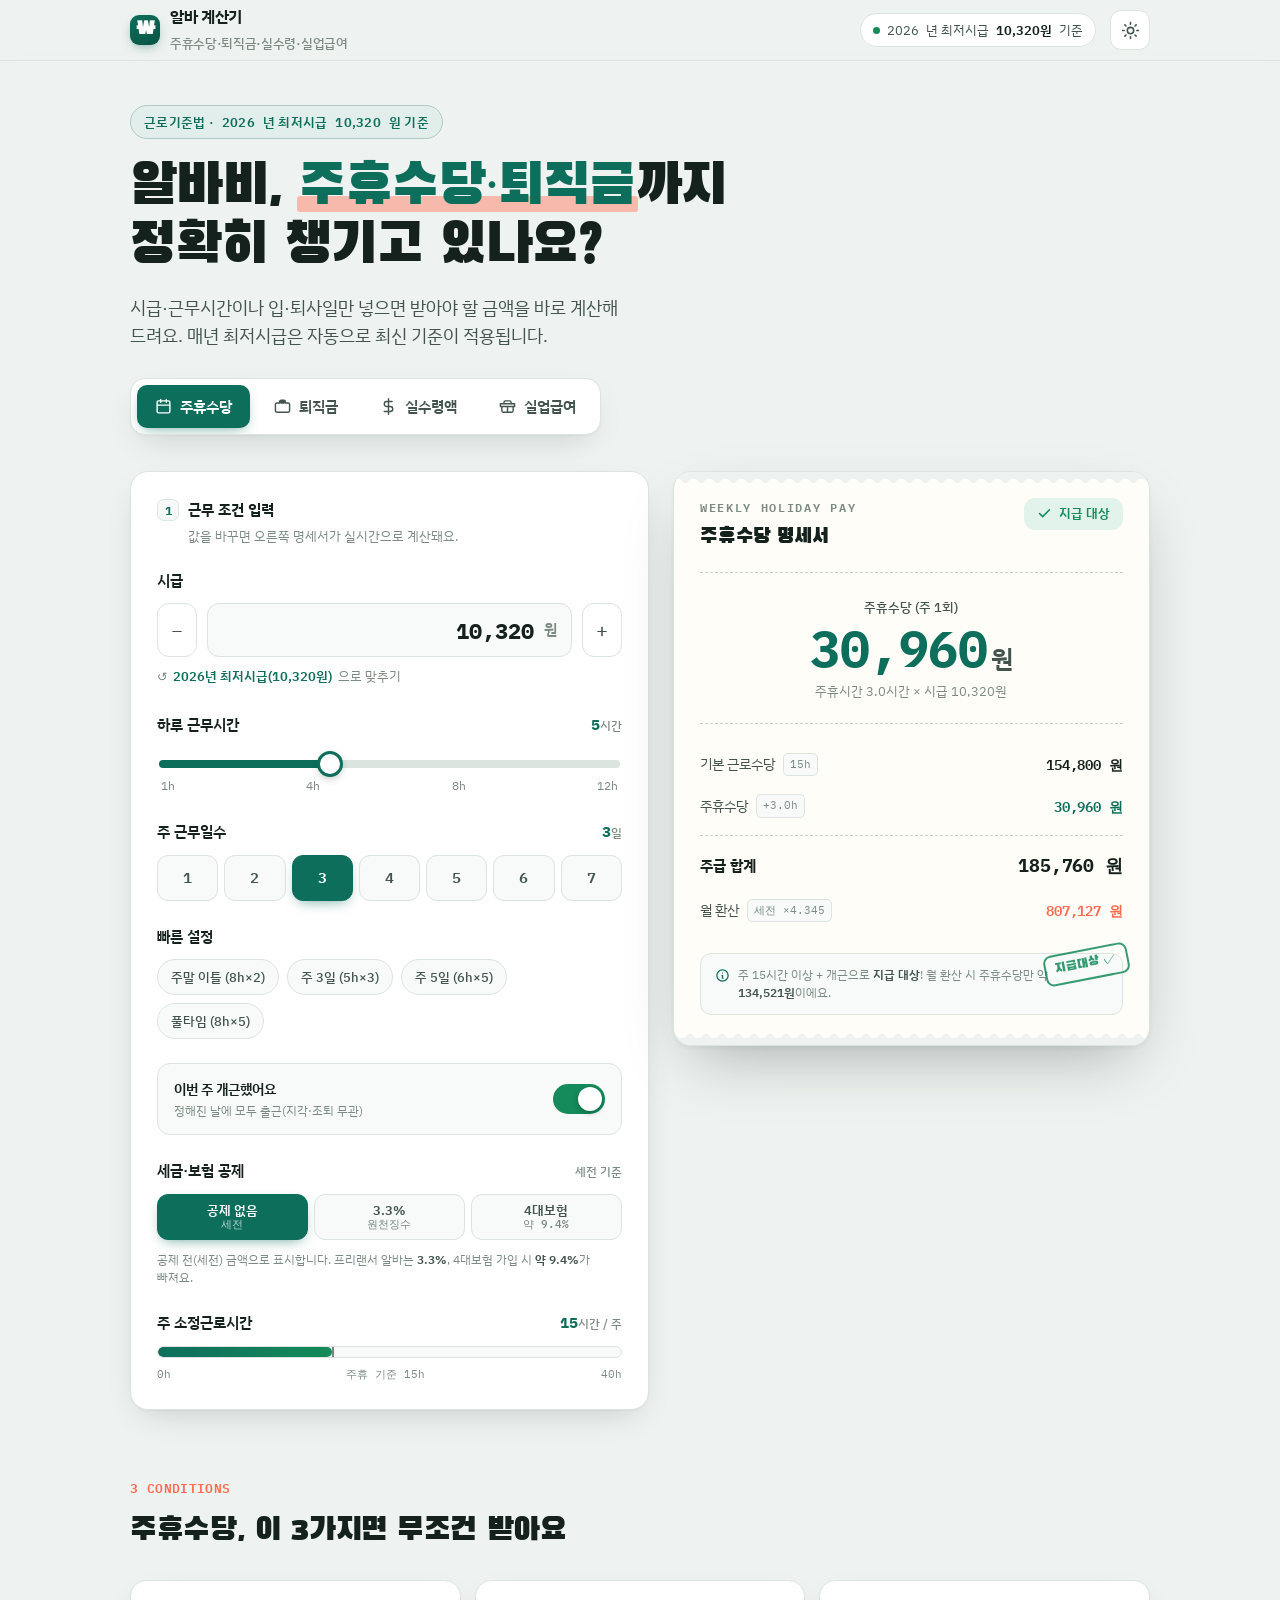
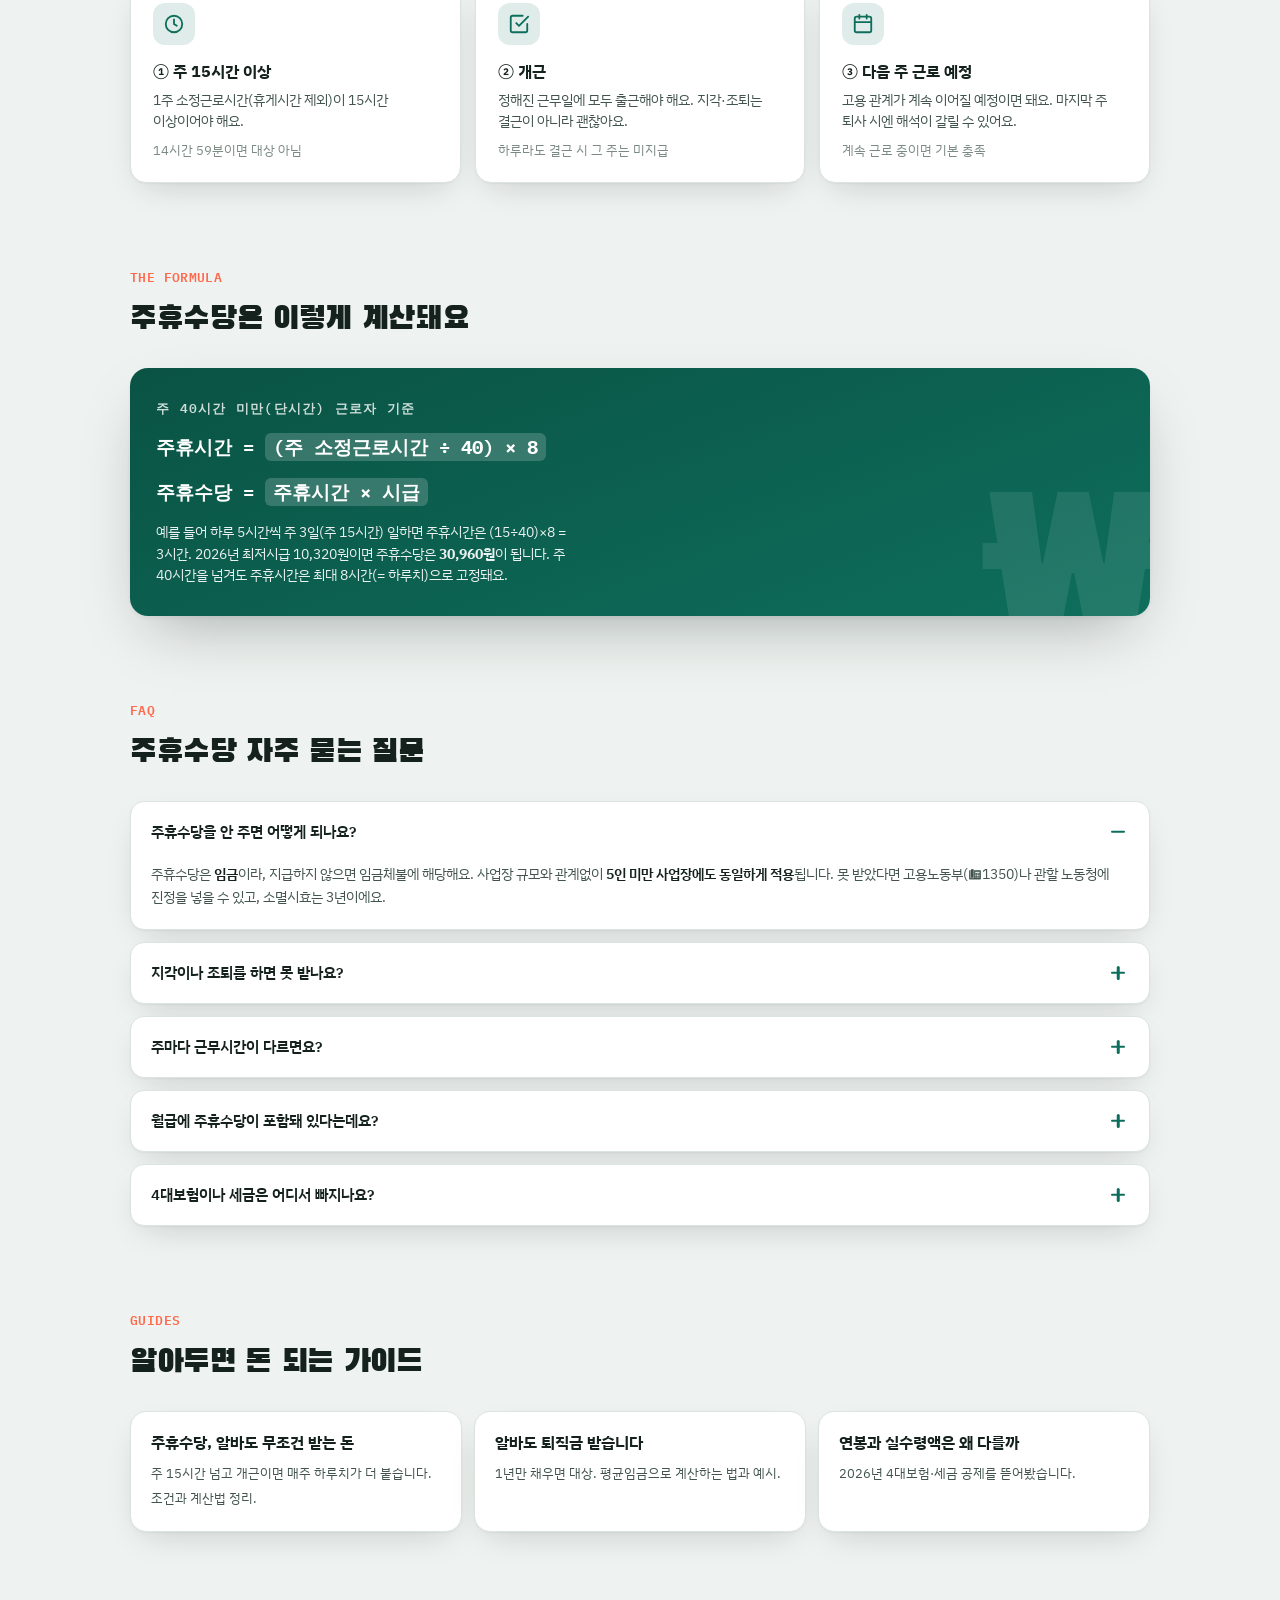
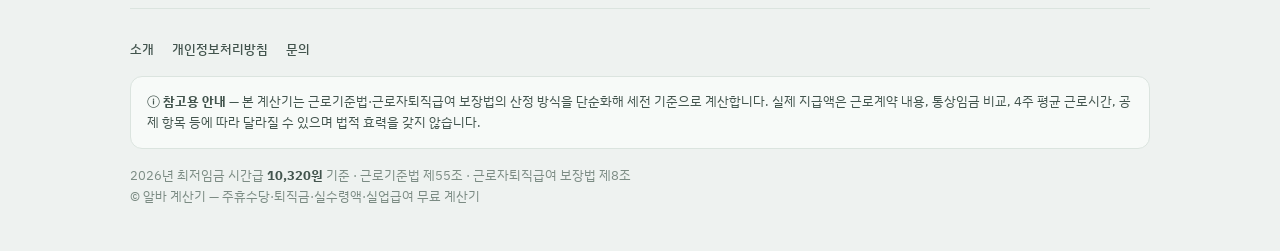
==== commit df04332d: "feat: 실업급여(구직급여) 계산기 탭 추가 - 네 번째 탭: 월 급여·나이·고용보험 가입기간 → 예상 수령액 - 2026년 상한 68,100원, 하한은 최저시급×80%×8시간으" ====
--- a/index.html
+++ b/index.html
@@ -11,9 +11,9 @@
   gtag('js', new Date());
   gtag('config', 'G-HWR331WSCX');
 </script>
-<title>주휴수당·퇴직금·실수령액 계산기 | 2026 연봉 실수령액 자동계산</title>
-<meta name="description" content="시급·근무시간, 입·퇴사일, 연봉만 넣으면 주휴수당·퇴직금·월 실수령액을 바로 계산. 2026년 4대보험 요율·최저시급 자동 반영 무료 계산기.">
-<meta name="keywords" content="주휴수당 계산기, 알바 주휴수당, 퇴직금 계산기, 알바 퇴직금, 연봉 실수령액 계산기, 실수령액 계산기, 월급 실수령액, 세후 월급 계산, 2026 4대보험 요율, 2027 최저시급, 시급 계산기">
+<title>주휴수당·퇴직금·실수령액·실업급여 계산기 | 2026 자동계산</title>
+<meta name="description" content="시급, 입·퇴사일, 연봉만 넣으면 주휴수당·퇴직금·월 실수령액·실업급여를 바로 계산. 2026년 4대보험 요율과 최저시급을 자동 반영하는 무료 계산기.">
+<meta name="keywords" content="주휴수당 계산기, 알바 주휴수당, 퇴직금 계산기, 알바 퇴직금, 연봉 실수령액 계산기, 실수령액 계산기, 월급 실수령액, 실업급여 계산기, 실업급여 얼마, 구직급여, 2026 4대보험 요율, 2027 최저시급">
 <meta name="robots" content="index, follow, max-image-preview:large">
 <meta name="author" content="알바 계산기">
 <link rel="icon" href="favicon.svg" type="image/svg+xml">
@@ -53,7 +53,10 @@
     {"@type":"Question","name":"퇴직금 계산 결과에서 세금은 빠졌나요?","acceptedAnswer":{"@type":"Answer","text":"세전 퇴직금 기준입니다. 실제 수령액은 퇴직소득세가 공제되는데, 근속연수공제·환산급여공제 등으로 세율이 낮은 편이라 근속이 길수록 실수령 비율이 높아집니다. 정확한 세액은 국세청 홈택스에서 확인할 수 있습니다."}},
     {"@type":"Question","name":"실수령액 계산기가 다른 곳과 소득세가 조금 다른 이유는?","acceptedAnswer":{"@type":"Answer","text":"매달 떼는 소득세는 국세청 간이세액표로 미리 걷는 방식이라 계산기마다 조금씩 다릅니다. 이 계산기는 연 환산 방식(근로소득공제·인적공제·누진세율·근로소득세액공제)으로 추정해 실제 1년치 세금에 가깝게 보여주며, 최종 금액은 연말정산에서 정산됩니다."}},
     {"@type":"Question","name":"실수령액 계산에서 비과세액은 무엇을 넣나요?","acceptedAnswer":{"@type":"Answer","text":"식대(월 20만원까지), 자가운전보조금(월 20만원) 등 세금과 4대보험이 붙지 않는 항목입니다. 기본값은 식대 20만원이며, 급여명세서의 비과세 합계를 넣으면 더 정확합니다."}},
-    {"@type":"Question","name":"2026년 4대보험 요율은 얼마인가요?","acceptedAnswer":{"@type":"Answer","text":"근로자 부담 기준 국민연금 4.75%, 건강보험 3.595%, 장기요양보험은 건강보험료의 13.14%, 고용보험 0.9%입니다. 국민연금은 연금개혁으로 2026년부터 9%에서 9.5%로 인상됐습니다."}}
+    {"@type":"Question","name":"2026년 4대보험 요율은 얼마인가요?","acceptedAnswer":{"@type":"Answer","text":"근로자 부담 기준 국민연금 4.75%, 건강보험 3.595%, 장기요양보험은 건강보험료의 13.14%, 고용보험 0.9%입니다. 국민연금은 연금개혁으로 2026년부터 9%에서 9.5%로 인상됐습니다."}},
+    {"@type":"Question","name":"자진 퇴사하면 실업급여를 못 받나요?","acceptedAnswer":{"@type":"Answer","text":"원칙적으로 못 받지만 정당한 사유가 있으면 자진 퇴사도 인정됩니다. 임금 체불, 회사의 계약 위반, 질병, 왕복 3시간 이상 출퇴근, 직장 내 괴롭힘 등이 해당하며 사유를 증명할 자료를 준비하는 것이 중요합니다."}},
+    {"@type":"Question","name":"실업급여는 얼마나 오래 받나요?","acceptedAnswer":{"@type":"Answer","text":"나이와 고용보험 가입기간에 따라 120일에서 270일까지입니다. 50세 미만이고 1년 미만 근무면 120일, 50세 이상이고 10년 이상 근무면 최대 270일을 받습니다."}},
+    {"@type":"Question","name":"2026년 실업급여 상한액과 하한액은?","acceptedAnswer":{"@type":"Answer","text":"1일 상한액은 68,100원, 하한액은 66,048원입니다. 구직급여는 평균임금의 60%로 계산하되 이 상한과 하한 사이로 보정됩니다. 하한액은 최저시급의 80%에 하루 8시간을 곱해 정해집니다."}}
   ]
 }
 </script>
@@ -196,9 +199,11 @@
 
   /* ============ TABS ============ */
   .tabs{display:inline-flex;gap:6px;background:var(--surface);border:1px solid var(--line);
-    padding:6px;border-radius:15px;margin:28px 0 4px;box-shadow:var(--shadow)}
-  .tab{border:0;background:transparent;color:var(--ink-soft);font-weight:600;font-size:14.5px;
-    padding:11px 20px;border-radius:10px;cursor:pointer;display:inline-flex;align-items:center;gap:8px;transition:.18s}
+    padding:6px;border-radius:15px;margin:28px 0 4px;box-shadow:var(--shadow);
+    max-width:100%;overflow-x:auto;scrollbar-width:none}
+  .tabs::-webkit-scrollbar{display:none}
+  .tab{flex:none;border:0;background:transparent;color:var(--ink-soft);font-weight:600;font-size:14.5px;white-space:nowrap;
+    padding:11px 18px;border-radius:10px;cursor:pointer;display:inline-flex;align-items:center;gap:8px;transition:.18s}
   .tab svg{width:17px;height:17px}
   .tab[aria-selected="true"]{background:var(--brand);color:#fff;
     box-shadow:0 5px 14px -6px color-mix(in srgb,var(--brand) 70%,transparent)}
@@ -262,6 +267,8 @@
   .seg.seg-ded{grid-template-columns:repeat(3,1fr)}
   .seg.seg-2{grid-template-columns:repeat(2,1fr)}
   .seg.seg-fam{grid-template-columns:repeat(5,1fr)}
+  .seg.seg-5{grid-template-columns:repeat(5,1fr)}
+  .seg.seg-5 button{font-size:12.5px;padding:0 2px;white-space:nowrap}
   .seg.seg-ded button{height:46px;font-size:13px;font-weight:600;line-height:1.25}
   .seg.seg-ded button small{display:block;font-size:10.5px;font-weight:500;opacity:.7;font-family:"IBM Plex Mono"}
   .ded-hint{font-size:12px;color:var(--muted);margin:11px 0 0;line-height:1.5}
@@ -418,7 +425,7 @@
   <div class="wrap top-inner">
     <div class="brand">
       <span class="mark">₩</span>
-      <span>알바 계산기<br><small>주휴수당·퇴직금·실수령액</small></span>
+      <span>알바 계산기<br><small>주휴수당·퇴직금·실수령·실업급여</small></span>
     </div>
     <span class="spacer"></span>
     <span class="minwage-pill"><span class="dot"></span> <span data-year></span>년 최저시급 <b><span data-minwage></span>원</b> 기준</span>
@@ -449,6 +456,10 @@
         <svg viewBox="0 0 24 24" fill="none" stroke="currentColor" stroke-width="2" stroke-linecap="round" stroke-linejoin="round"><path d="M12 1v22M17 5H9.5a3.5 3.5 0 0 0 0 7h5a3.5 3.5 0 0 1 0 7H6"/></svg>
         실수령액
       </button>
+      <button class="tab" id="tab-silup" role="tab" aria-selected="false" aria-controls="tool-silup">
+        <svg viewBox="0 0 24 24" fill="none" stroke="currentColor" stroke-width="2" stroke-linecap="round" stroke-linejoin="round"><path d="M20 12v6a2 2 0 0 1-2 2H6a2 2 0 0 1-2-2v-6M2 8h20v4H2zM12 12v8M7 8V6a2 2 0 0 1 2-2h6a2 2 0 0 1 2 2v2"/></svg>
+        실업급여
+      </button>
     </div>
   </section>
 
@@ -813,6 +824,109 @@
   </section>
   </div>
 
+  <!-- ============ TOOL 4: 실업급여 ============ -->
+  <div class="tool" id="tool-silup" role="tabpanel" aria-labelledby="tab-silup">
+  <section class="calc">
+    <div class="panel">
+      <div class="panel-in">
+        <h2 class="panel-title"><span class="n">1</span> 실업급여 정보 입력</h2>
+        <p class="panel-sub">퇴직 전 월 급여와 나이·가입기간만 넣으면 예상 수령액이 나와요.</p>
+
+        <div class="field">
+          <div class="flabel"><span class="name">퇴직 전 월 평균 세전 급여</span></div>
+          <div class="money-box"><input id="uifWage" inputmode="numeric" value="3,000,000" aria-label="월 평균 급여"><span class="won">원</span></div>
+        </div>
+
+        <div class="field">
+          <div class="flabel"><span class="name">퇴사 당시 만 나이</span></div>
+          <div class="seg seg-2" id="uifAgeSeg" role="group" aria-label="만 나이">
+            <button data-a="under" aria-pressed="true">50세 미만</button>
+            <button data-a="over">50세 이상</button>
+          </div>
+        </div>
+
+        <div class="field">
+          <div class="flabel"><span class="name">고용보험 가입기간</span><span class="opt">피보험기간</span></div>
+          <div class="seg seg-5" id="uifPeriodSeg" role="group" aria-label="가입기간">
+            <button data-p="0" aria-pressed="true">1년미만</button>
+            <button data-p="1">1~3년</button>
+            <button data-p="2">3~5년</button>
+            <button data-p="3">5~10년</button>
+            <button data-p="4">10년+</button>
+          </div>
+        </div>
+      </div>
+    </div>
+
+    <div class="slip-outer">
+      <div class="slip is-eligible" id="uifSlip">
+        <div class="slip-in">
+          <div class="slip-head">
+            <div><div class="label">Unemployment Benefit</div><div class="title">실업급여 명세서</div></div>
+            <div class="badge good" id="uifBadge"><span id="uifBadgeText">소정급여 —일</span></div>
+          </div>
+          <div class="hero-amount">
+            <div class="cap">총 예상 수령액 (세전)</div>
+            <div class="big"><span id="uifTotal" class="num">0</span><span class="w">원</span></div>
+            <div class="per" id="uifPer">1일 구직급여 × 소정급여일수</div>
+          </div>
+          <div class="lines">
+            <div class="li"><span class="k">1일 평균임금</span><span class="v"><span id="uifAvg" class="num">0</span> 원</span></div>
+            <div class="li"><span class="k">1일 구직급여 <span class="tag" id="uifDailyTag">60%</span></span><span class="v" style="color:var(--brand)"><span id="uifDaily" class="num">0</span> 원</span></div>
+            <div class="li"><span class="k">소정급여일수</span><span class="v"><span id="uifDays" class="num">0</span> 일</span></div>
+            <div class="li total"><span class="k">월 환산 (약)</span><span class="v"><span id="uifMonth" class="num">0</span> 원</span></div>
+            <div class="li month"><span class="k">총 예상 수령액</span><span class="v"><span id="uifTotal2" class="num">0</span> 원</span></div>
+          </div>
+          <div class="slip-note" id="uifNote">
+            <svg viewBox="0 0 24 24" fill="none" stroke="currentColor" stroke-width="2" stroke-linecap="round"><circle cx="12" cy="12" r="9"/><path d="M12 8h.01M11 12h1v4h1"/></svg>
+            <span id="uifNoteText">비자발적 퇴사 + 고용보험 180일 이상이면 받을 수 있어요.</span>
+          </div>
+        </div>
+      </div>
+    </div>
+  </section>
+
+  <section class="info">
+    <div class="sec-head"><div class="kicker">Conditions</div><h2>실업급여, 이 조건이면 받아요</h2></div>
+    <div class="cond-grid">
+      <div class="cond">
+        <div class="ci"><svg viewBox="0 0 24 24" fill="none" stroke="currentColor" stroke-width="2" stroke-linecap="round"><circle cx="12" cy="12" r="9"/><path d="M12 7v5l3 2"/></svg></div>
+        <h3>① 고용보험 180일 이상</h3><p>퇴사 전 18개월 동안 고용보험에 가입해 일한 날이 180일 이상이어야 해요.</p><span class="no">주말·무급휴일 제외 실제 근무일 기준</span>
+      </div>
+      <div class="cond">
+        <div class="ci"><svg viewBox="0 0 24 24" fill="none" stroke="currentColor" stroke-width="2" stroke-linecap="round" stroke-linejoin="round"><path d="M9 11l3 3L22 4"/><path d="M21 12v7a2 2 0 0 1-2 2H5a2 2 0 0 1-2-2V5a2 2 0 0 1 2-2h11"/></svg></div>
+        <h3>② 비자발적 퇴사</h3><p>회사 사정(권고사직·계약만료·폐업 등)으로 그만둔 경우예요. 단순 자진 퇴사는 원칙적으로 제외됩니다.</p><span class="no">정당한 사유 있는 자발적 퇴사는 예외</span>
+      </div>
+      <div class="cond">
+        <div class="ci"><svg viewBox="0 0 24 24" fill="none" stroke="currentColor" stroke-width="2" stroke-linecap="round"><circle cx="12" cy="12" r="9"/><path d="M12 7v5l3 2"/></svg></div>
+        <h3>③ 구직활동 의사</h3><p>일할 능력과 의사가 있는데도 취업하지 못한 상태여야 해요. 정해진 구직활동도 해야 합니다.</p><span class="no">재취업 노력 없으면 지급 중단</span>
+      </div>
+    </div>
+  </section>
+
+  <section class="info">
+    <div class="sec-head"><div class="kicker">The Formula</div><h2>실업급여는 이렇게 계산돼요</h2></div>
+    <div class="formula">
+      <div class="flabel2"><span data-year></span>년 구직급여 기준</div>
+      <div class="eq">1일 구직급여 = <b>평균임금 × 60%</b> (상한 <span id="uifCapTag">68,100</span>원 · 하한 <span id="uifFloorTag">66,048</span>원)</div>
+      <div class="eq">총 수령액 = <b>1일 구직급여 × 소정급여일수</b></div>
+      <p class="exp">소정급여일수는 나이와 고용보험 가입기간에 따라 120일에서 최대 270일까지예요. 하한액은 최저시급의 80%에 하루 8시간을 곱해서 정해지고, 매년 최저시급이 오르면 같이 올라갑니다. 실제 수급은 퇴사 사유와 구직활동 여부에 따라 달라질 수 있어요.</p>
+    </div>
+  </section>
+
+  <section class="info">
+    <div class="sec-head"><div class="kicker">FAQ</div><h2>실업급여 자주 묻는 질문</h2></div>
+    <div class="faq">
+      <details class="q" open><summary>자진 퇴사하면 실업급여를 못 받나요? <span class="plus"></span></summary>
+        <div class="a">원칙적으로는 못 받아요. 다만 <b>정당한 사유</b>가 있으면 자진 퇴사도 인정됩니다. 임금 체불, 회사의 계약 위반, 질병, 출퇴근 3시간 이상, 직장 내 괴롭힘 같은 경우가 여기 해당해요. 사유를 증명할 자료를 챙겨두는 게 중요합니다.</div></details>
+      <details class="q"><summary>실업급여는 얼마나 오래 받나요? <span class="plus"></span></summary>
+        <div class="a">나이와 고용보험 가입기간에 따라 <b>120일에서 270일</b>까지예요. 50세 미만이고 1년 미만 일했으면 120일, 50세 이상이고 10년 넘게 일했으면 최대 270일 받습니다. 위 계산기에서 조건을 넣으면 정확한 일수가 나와요.</div></details>
+      <details class="q"><summary>월급이 많으면 실업급여도 많이 받나요? <span class="plus"></span></summary>
+        <div class="a">어느 정도까지만요. 평균임금의 60%로 계산하지만 <b>1일 상한이 68,100원</b>이라 아무리 월급이 높아도 그 이상은 안 나옵니다. 반대로 <b>하한 66,048원</b>이 있어서 급여가 낮아도 최소한은 보장돼요. 그래서 실제로는 대부분 상한과 하한 사이에 몰립니다.</div></details>
+    </div>
+  </section>
+  </div>
+
   <section class="guides-sec">
     <div class="sec-head"><div class="kicker">Guides</div><h2>알아두면 돈 되는 가이드</h2></div>
     <div class="guide-list">
@@ -826,7 +940,7 @@
     <nav class="foot-nav"><a href="about.html">소개</a><a href="privacy.html">개인정보처리방침</a><a href="contact.html">문의</a></nav>
     <div class="disc"><b>ⓘ 참고용 안내</b> — 본 계산기는 근로기준법·근로자퇴직급여 보장법의 산정 방식을 단순화해 세전 기준으로 계산합니다. 실제 지급액은 근로계약 내용, 통상임금 비교, 4주 평균 근로시간, 공제 항목 등에 따라 달라질 수 있으며 법적 효력을 갖지 않습니다.</div>
     <span data-year></span>년 최저임금 시간급 <b><span data-minwage></span>원</b> 기준 · 근로기준법 제55조 · 근로자퇴직급여 보장법 제8조<br>
-    © 알바 계산기 — 주휴수당·퇴직금·연봉 실수령액 무료 계산기
+    © 알바 계산기 — 주휴수당·퇴직금·실수령액·실업급여 무료 계산기
   </footer>
 </main>
 
@@ -862,7 +976,7 @@
     var fEx=$("#fExample"); if(fEx) fEx.textContent=fmt(3*MINWAGE); // 주휴시간 3h 예시
     var w=$("#wage"); if(w && !wageTouched) w.value=fmt(MINWAGE);   // 사용자가 안 건드렸으면 기본값 동기화
     if(YEAR>LATEST) console.warn("[최저시급] "+YEAR+"년 값이 없어 "+LATEST+"년("+fmt(MINWAGE)+"원) 기준으로 표시 중입니다. minwage.json 또는 MIN_WAGE_BY_YEAR에 "+YEAR+"년 값을 추가하세요.");
-    if(recalc && typeof calcJuhyu==="function") calcJuhyu();
+    if(recalc){ if(typeof calcJuhyu==="function") calcJuhyu(); if(typeof calcSilup==="function") calcSilup(); }
   }
   applyWage(false); // 초기 표시(폴백 기준)
 
@@ -875,7 +989,7 @@
 
   // ===== tabs =====
   function selectTab(id){
-    ["juhyu","sev","salary"].forEach(function(k){
+    ["juhyu","sev","salary","silup"].forEach(function(k){
       var on=(k===id);
       $("#tab-"+k).setAttribute("aria-selected",on?"true":"false");
       $("#tool-"+k).classList.toggle("active",on);
@@ -884,11 +998,10 @@
   $("#tab-juhyu").addEventListener("click",function(){selectTab("juhyu")});
   $("#tab-sev").addEventListener("click",function(){selectTab("sev")});
   $("#tab-salary").addEventListener("click",function(){selectTab("salary")});
-  // 가이드 글의 CTA(#tool-sev / #tool-salary)로 들어오면 해당 탭을 연다
-  (function(){var h=(location.hash||"").slice(1);
-    if(h==="tool-sev")selectTab("sev");
-    else if(h==="tool-salary")selectTab("salary");
-    else if(h==="tool-juhyu")selectTab("juhyu");})();
+  $("#tab-silup").addEventListener("click",function(){selectTab("silup")});
+  // 가이드 글의 CTA(#tool-sev 등)로 들어오면 해당 탭을 연다
+  (function(){var m={"tool-sev":"sev","tool-salary":"salary","tool-silup":"silup","tool-juhyu":"juhyu"};
+    var t=m[(location.hash||"").slice(1)]; if(t)selectTab(t);})();
 
   // ===== animated number (fallback-safe for hidden tabs) =====
   function animateNum(el,to){
@@ -1067,15 +1180,16 @@
      ========================================================= */
   /* ⚙️ 4대보험 요율 — rates.json(같은 폴더)로 자동 갱신, 없으면 아래 폴백 사용(최저시급과 동일 구조).
      국민연금은 연금개혁 확정 스케줄(2026~2033)로 매년 자동 인상. 건강·장기요양·고용은 매년 확정 시 rates.json 갱신. */
+  // uiCap = 실업급여(구직급여) 1일 상한액. 매년 확정되며 2027년 이후는 2026 기준 잠정치.
   var RATE_BY_YEAR={
-    2026:{pension:0.0475,penMin:410000,penMax:6590000,health:0.03595,ltcRatio:0.1314,employ:0.009},
-    2027:{pension:0.05,  penMin:410000,penMax:6590000,health:0.03595,ltcRatio:0.1314,employ:0.009},
-    2028:{pension:0.0525,penMin:410000,penMax:6590000,health:0.03595,ltcRatio:0.1314,employ:0.009},
-    2029:{pension:0.055, penMin:410000,penMax:6590000,health:0.03595,ltcRatio:0.1314,employ:0.009},
-    2030:{pension:0.0575,penMin:410000,penMax:6590000,health:0.03595,ltcRatio:0.1314,employ:0.009},
-    2031:{pension:0.06,  penMin:410000,penMax:6590000,health:0.03595,ltcRatio:0.1314,employ:0.009},
-    2032:{pension:0.0625,penMin:410000,penMax:6590000,health:0.03595,ltcRatio:0.1314,employ:0.009},
-    2033:{pension:0.065, penMin:410000,penMax:6590000,health:0.03595,ltcRatio:0.1314,employ:0.009}
+    2026:{pension:0.0475,penMin:410000,penMax:6590000,health:0.03595,ltcRatio:0.1314,employ:0.009,uiCap:68100},
+    2027:{pension:0.05,  penMin:410000,penMax:6590000,health:0.03595,ltcRatio:0.1314,employ:0.009,uiCap:68100},
+    2028:{pension:0.0525,penMin:410000,penMax:6590000,health:0.03595,ltcRatio:0.1314,employ:0.009,uiCap:68100},
+    2029:{pension:0.055, penMin:410000,penMax:6590000,health:0.03595,ltcRatio:0.1314,employ:0.009,uiCap:68100},
+    2030:{pension:0.0575,penMin:410000,penMax:6590000,health:0.03595,ltcRatio:0.1314,employ:0.009,uiCap:68100},
+    2031:{pension:0.06,  penMin:410000,penMax:6590000,health:0.03595,ltcRatio:0.1314,employ:0.009,uiCap:68100},
+    2032:{pension:0.0625,penMin:410000,penMax:6590000,health:0.03595,ltcRatio:0.1314,employ:0.009,uiCap:68100},
+    2033:{pension:0.065, penMin:410000,penMax:6590000,health:0.03595,ltcRatio:0.1314,employ:0.009,uiCap:68100}
   };
   var RATE=null;
   function resolveRates(){
@@ -1182,10 +1296,66 @@
   });
   attachMoney(salAmtEl,calcSalary); attachMoney(salNonTaxEl,calcSalary);
 
+  /* =========================================================
+     TOOL 4 — 실업급여(구직급여)
+     ========================================================= */
+  var uifWageEl=$("#uifWage");
+  var uifAge="under", uifPeriod=0;
+  // 소정급여일수: [1년미만, 1~3년, 3~5년, 5~10년, 10년+]
+  var UIF_DAYS={ under:[120,150,180,210,240], over:[120,180,210,240,270] };
+
+  function calcSilup(){
+    var wage=parseMoney(uifWageEl);
+    var dailyAvg=wage/30;                       // 1일 평균임금(근사)
+    var floor=Math.round(MINWAGE*0.8*8);        // 하한 = 최저시급×80%×8시간 (자동 연동)
+    var cap=(RATE&&RATE.uiCap)?RATE.uiCap:68100; // 상한
+    var raw=dailyAvg*0.6;
+    var daily=Math.min(Math.max(raw,floor),cap);
+    var days=UIF_DAYS[uifAge][uifPeriod];
+    var total=daily*days;
+    var month=daily*30;
+
+    animateNum($("#uifTotal"),total); animateNum($("#uifTotal2"),total);
+    animateNum($("#uifAvg"),dailyAvg);
+    animateNum($("#uifDaily"),daily);
+    animateNum($("#uifMonth"),month);
+    $("#uifDays").textContent=fmt(days);
+    $("#uifBadgeText").textContent="소정급여 "+days+"일";
+    $("#uifCapTag").textContent=fmt(cap);
+    $("#uifFloorTag").textContent=fmt(floor);
+
+    var tag = daily>=cap ? "상한 적용" : (daily<=floor ? "하한 적용" : "평균 60%");
+    $("#uifDailyTag").textContent=tag;
+    $("#uifPer").textContent="1일 "+fmt(daily)+"원 × "+days+"일";
+
+    if(wage<=0){
+      $("#uifNoteText").innerHTML="퇴직 전 월 평균 급여를 입력하면 예상 수령액이 계산돼요.";
+    }else if(daily>=cap){
+      $("#uifNoteText").innerHTML="평균임금 60%가 상한을 넘어 <b>1일 "+fmt(cap)+"원</b>으로 제한됐어요. 총 <b>"+fmt(total)+"원</b> 예상.";
+    }else if(daily<=floor){
+      $("#uifNoteText").innerHTML="평균임금 60%가 하한보다 낮아 <b>1일 "+fmt(floor)+"원</b>이 보장돼요. 총 <b>"+fmt(total)+"원</b> 예상.";
+    }else{
+      $("#uifNoteText").innerHTML="비자발적 퇴사 + 고용보험 180일 이상이면 총 <b>"+fmt(total)+"원</b>을 "+days+"일에 걸쳐 받아요.";
+    }
+  }
+
+  $("#uifAgeSeg").addEventListener("click",function(e){var b=e.target.closest("button");if(!b)return;
+    uifAge=b.dataset.a;
+    [].forEach.call(this.querySelectorAll("button"),function(x){x.setAttribute("aria-pressed",x===b?"true":"false")});
+    calcSilup();
+  });
+  $("#uifPeriodSeg").addEventListener("click",function(e){var b=e.target.closest("button");if(!b)return;
+    uifPeriod=parseInt(b.dataset.p,10);
+    [].forEach.call(this.querySelectorAll("button"),function(x){x.setAttribute("aria-pressed",x===b?"true":"false")});
+    calcSilup();
+  });
+  attachMoney(uifWageEl,calcSilup);
+
   // init
   calcJuhyu();
   calcSev();
   calcSalary();
+  calcSilup();
 
   // minwage.json 반영 — 같은 출처(GitHub Pages 등)에서만 동작.
   // 아트팩트/타 출처는 CSP로 차단되면 catch로 폴백(하드코딩 표) 유지 → 항상 안전.
@@ -1211,9 +1381,9 @@
       Object.keys(j).forEach(function(k){
         var y=parseInt(k,10); if(!y) return;                 // "_comment" 등 무시
         var o=j[k]; if(!o||typeof o!=="object") return;
-        RATE_BY_YEAR[y]=o; changed=true;
+        RATE_BY_YEAR[y]=Object.assign({},RATE_BY_YEAR[y],o); changed=true;  // 병합(uiCap 등 보존)
       });
-      if(changed){ resolveRates(); calcSalary(); }
+      if(changed){ resolveRates(); calcSalary(); if(typeof calcSilup==="function") calcSilup(); }
     })
     .catch(function(){/* 폴백 유지 */});
 })();
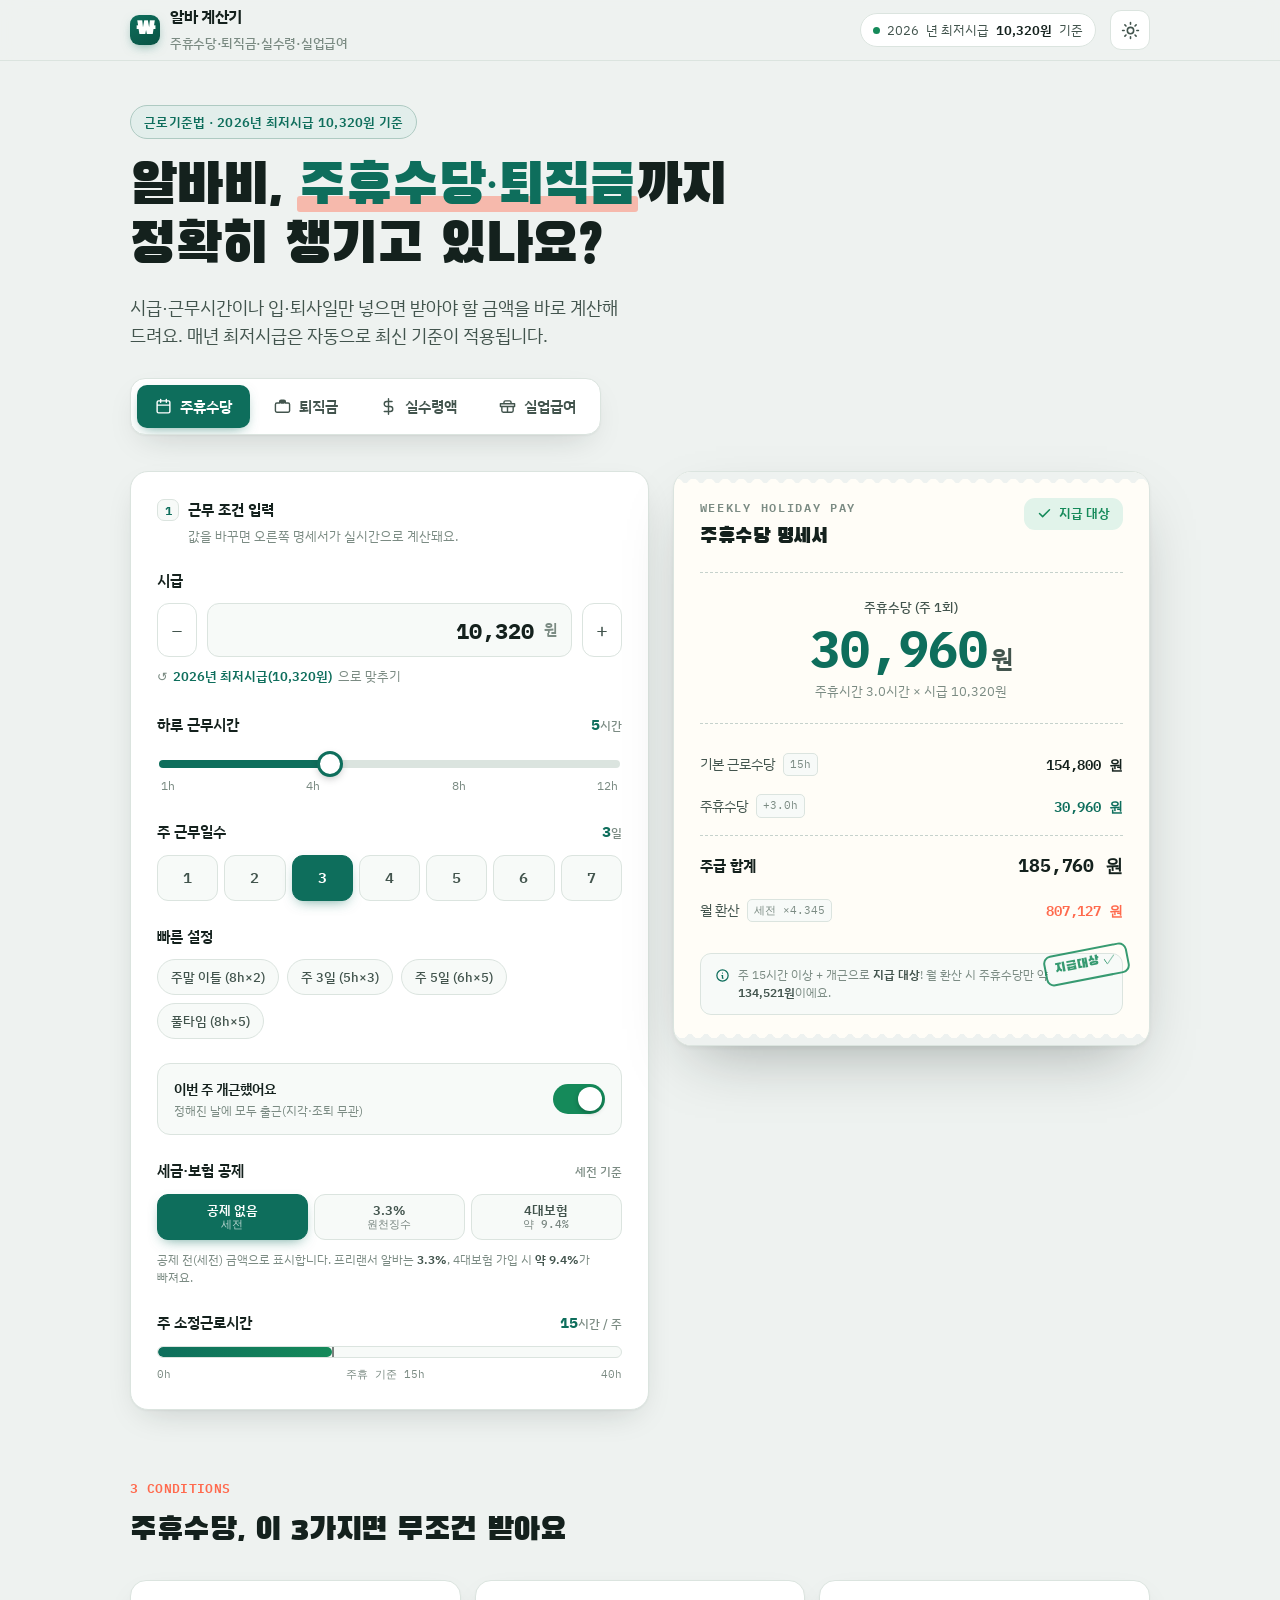
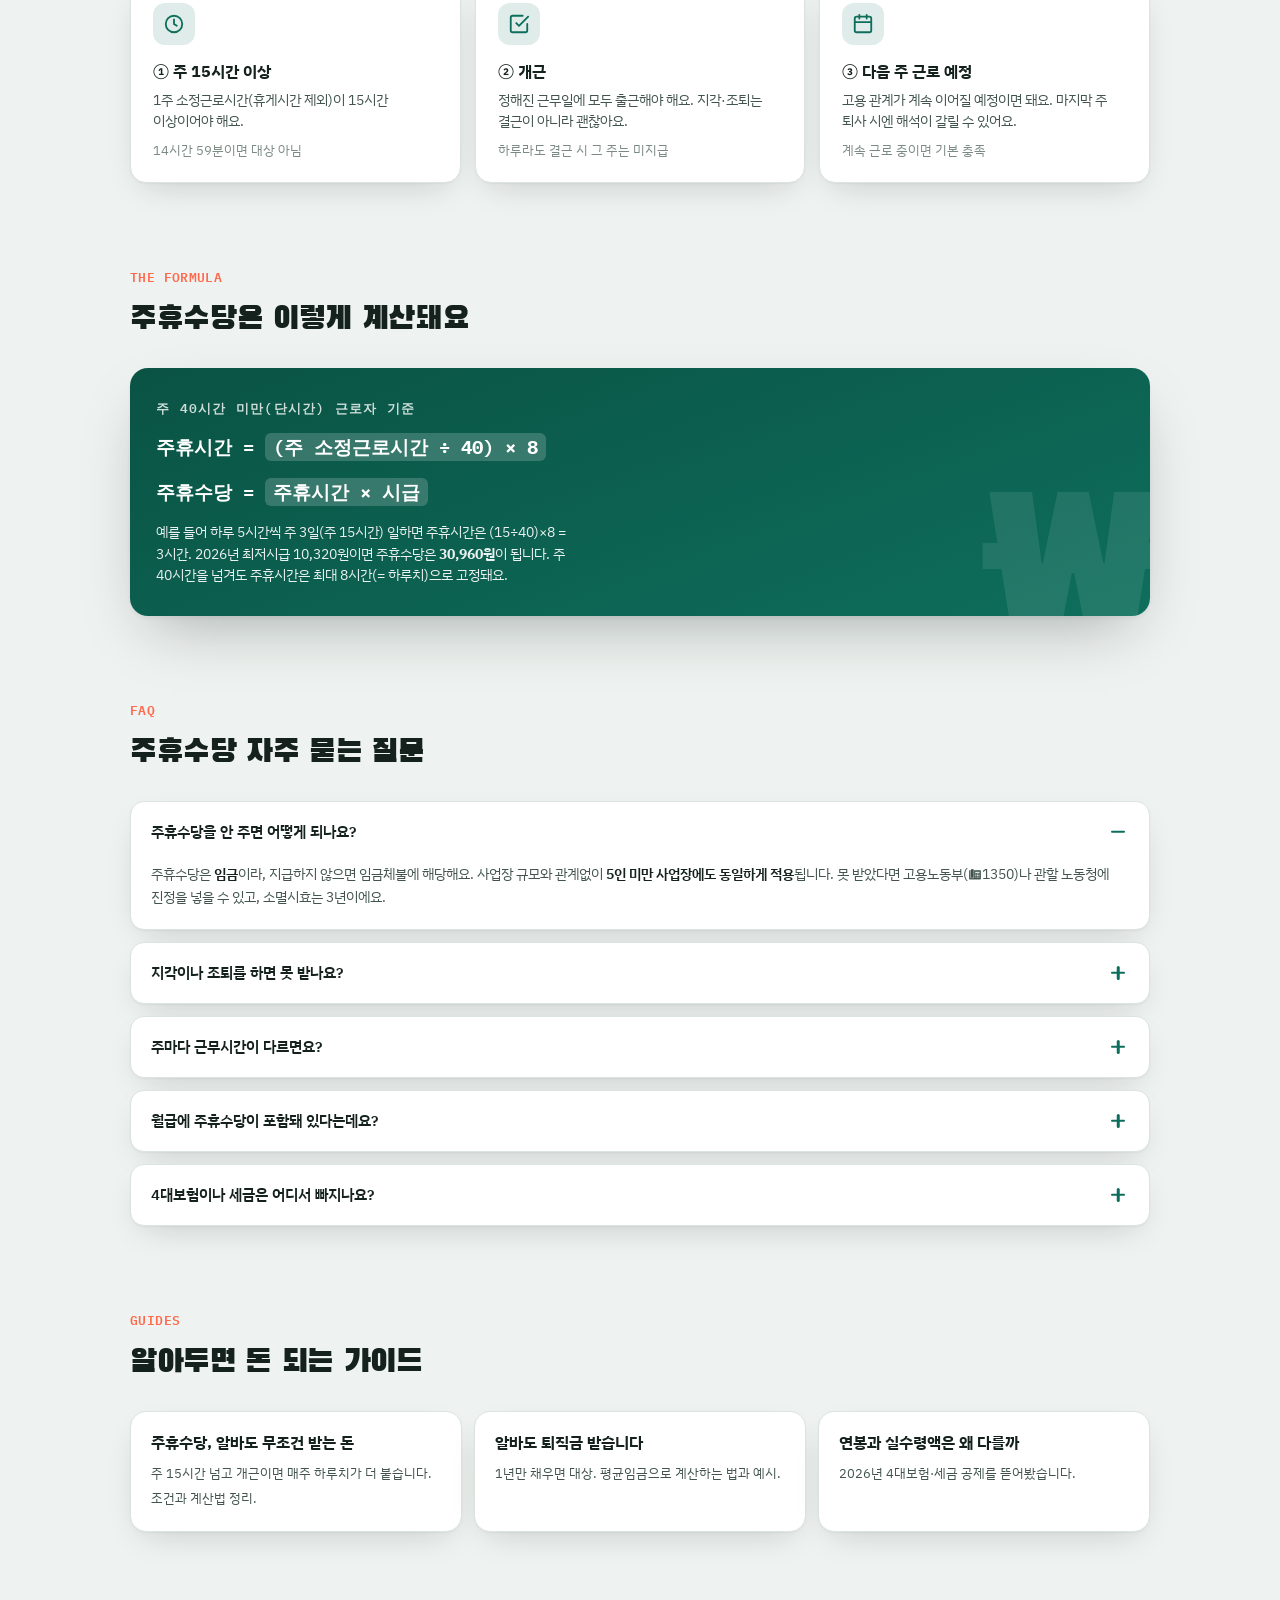
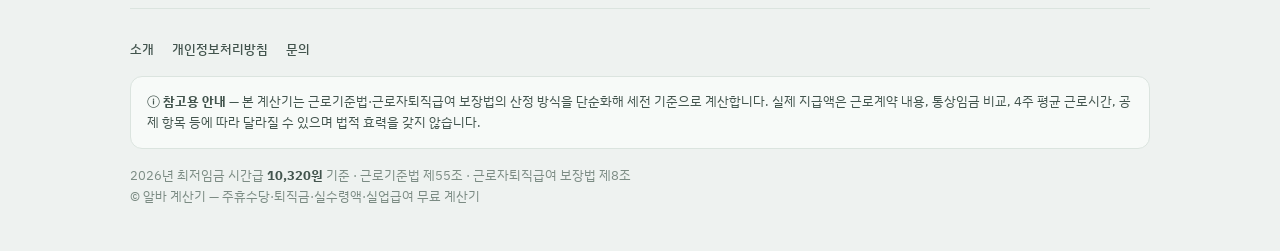
==== commit 3d258cf9: "fix: 모바일 대응 — 가로 오버플로·줌·줄바꿈 정리 - 전 페이지 viewport에 maximum-scale=1, user-scalable=no (입력창 자동 줌·핀치줌 차단)" ====
--- a/index.html
+++ b/index.html
@@ -2,7 +2,7 @@
 <html lang="ko">
 <head>
 <meta charset="utf-8">
-<meta name="viewport" content="width=device-width, initial-scale=1, viewport-fit=cover">
+<meta name="viewport" content="width=device-width, initial-scale=1, maximum-scale=1, user-scalable=no, viewport-fit=cover">
 <!-- Google tag (gtag.js) -->
 <script async src="https://www.googletagmanager.com/gtag/js?id=G-HWR331WSCX"></script>
 <script>
@@ -187,7 +187,7 @@
 
   /* ============ HERO ============ */
   .hero{padding:44px 0 8px}
-  .eyebrow{display:inline-flex;align-items:center;gap:8px;font-size:12.5px;font-weight:600;
+  .eyebrow{display:inline-block;font-size:12.5px;font-weight:600;
     letter-spacing:.02em;color:var(--brand);background:color-mix(in srgb,var(--brand) 12%,var(--surface));
     border:1px solid color-mix(in srgb,var(--brand) 22%,var(--line));padding:6px 13px;border-radius:999px;margin-bottom:20px}
   h1{font-family:"Black Han Sans";font-weight:400;font-size:clamp(32px,6.6vw,56px);line-height:1.05;
@@ -211,9 +211,15 @@
   .tool{display:none}
   .tool.active{display:block;animation:fadein .32s ease}
   @keyframes fadein{from{opacity:0;transform:translateY(8px)}to{opacity:1;transform:none}}
+  @media(max-width:480px){
+    .tabs{display:flex;width:100%;gap:3px;overflow:visible}
+    .tab{flex:1;justify-content:center;padding:11px 4px;font-size:13.5px;gap:0}
+    .tab svg{display:none}
+  }
 
   /* ============ CALCULATOR ============ */
   .calc{display:grid;gap:20px;margin-top:24px;align-items:start}
+  .calc>*{min-width:0}
   @media(min-width:860px){.calc{grid-template-columns:1fr 0.92fr;gap:24px}}
   .panel{background:var(--surface);border:1px solid var(--line);border-radius:var(--radius);box-shadow:var(--shadow)}
   .panel-in{padding:22px}
@@ -295,6 +301,9 @@
 
   /* date inputs */
   .date-row{display:grid;grid-template-columns:1fr 1fr;gap:12px}
+  .date-row>*{min-width:0}
+  .date-box{min-width:0}
+  @media(max-width:480px){.date-row{grid-template-columns:1fr}}
   .date-box{background:var(--surface-2);border:1px solid var(--line);border-radius:12px;padding:0 14px;height:54px;
     display:flex;align-items:center;transition:.16s}
   .date-box:focus-within{border-color:var(--brand);box-shadow:0 0 0 3px color-mix(in srgb,var(--brand) 16%,transparent)}
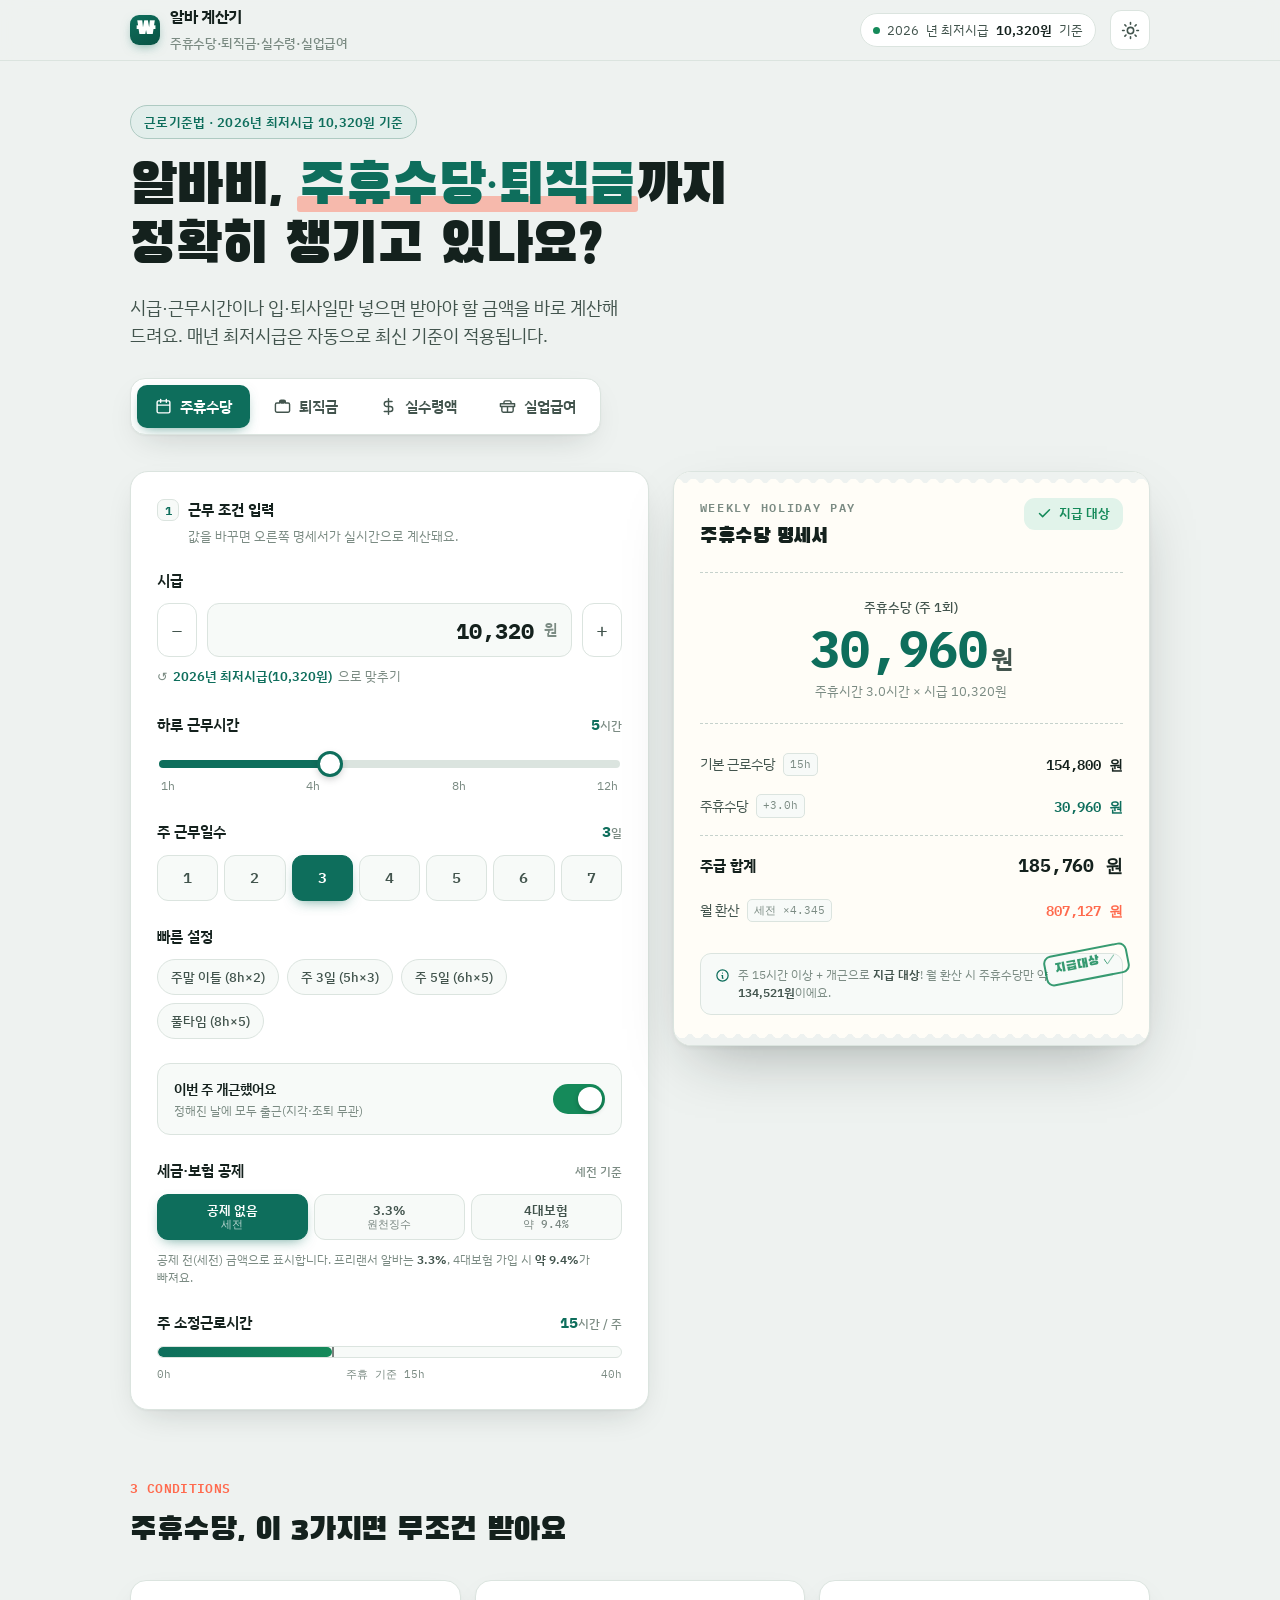
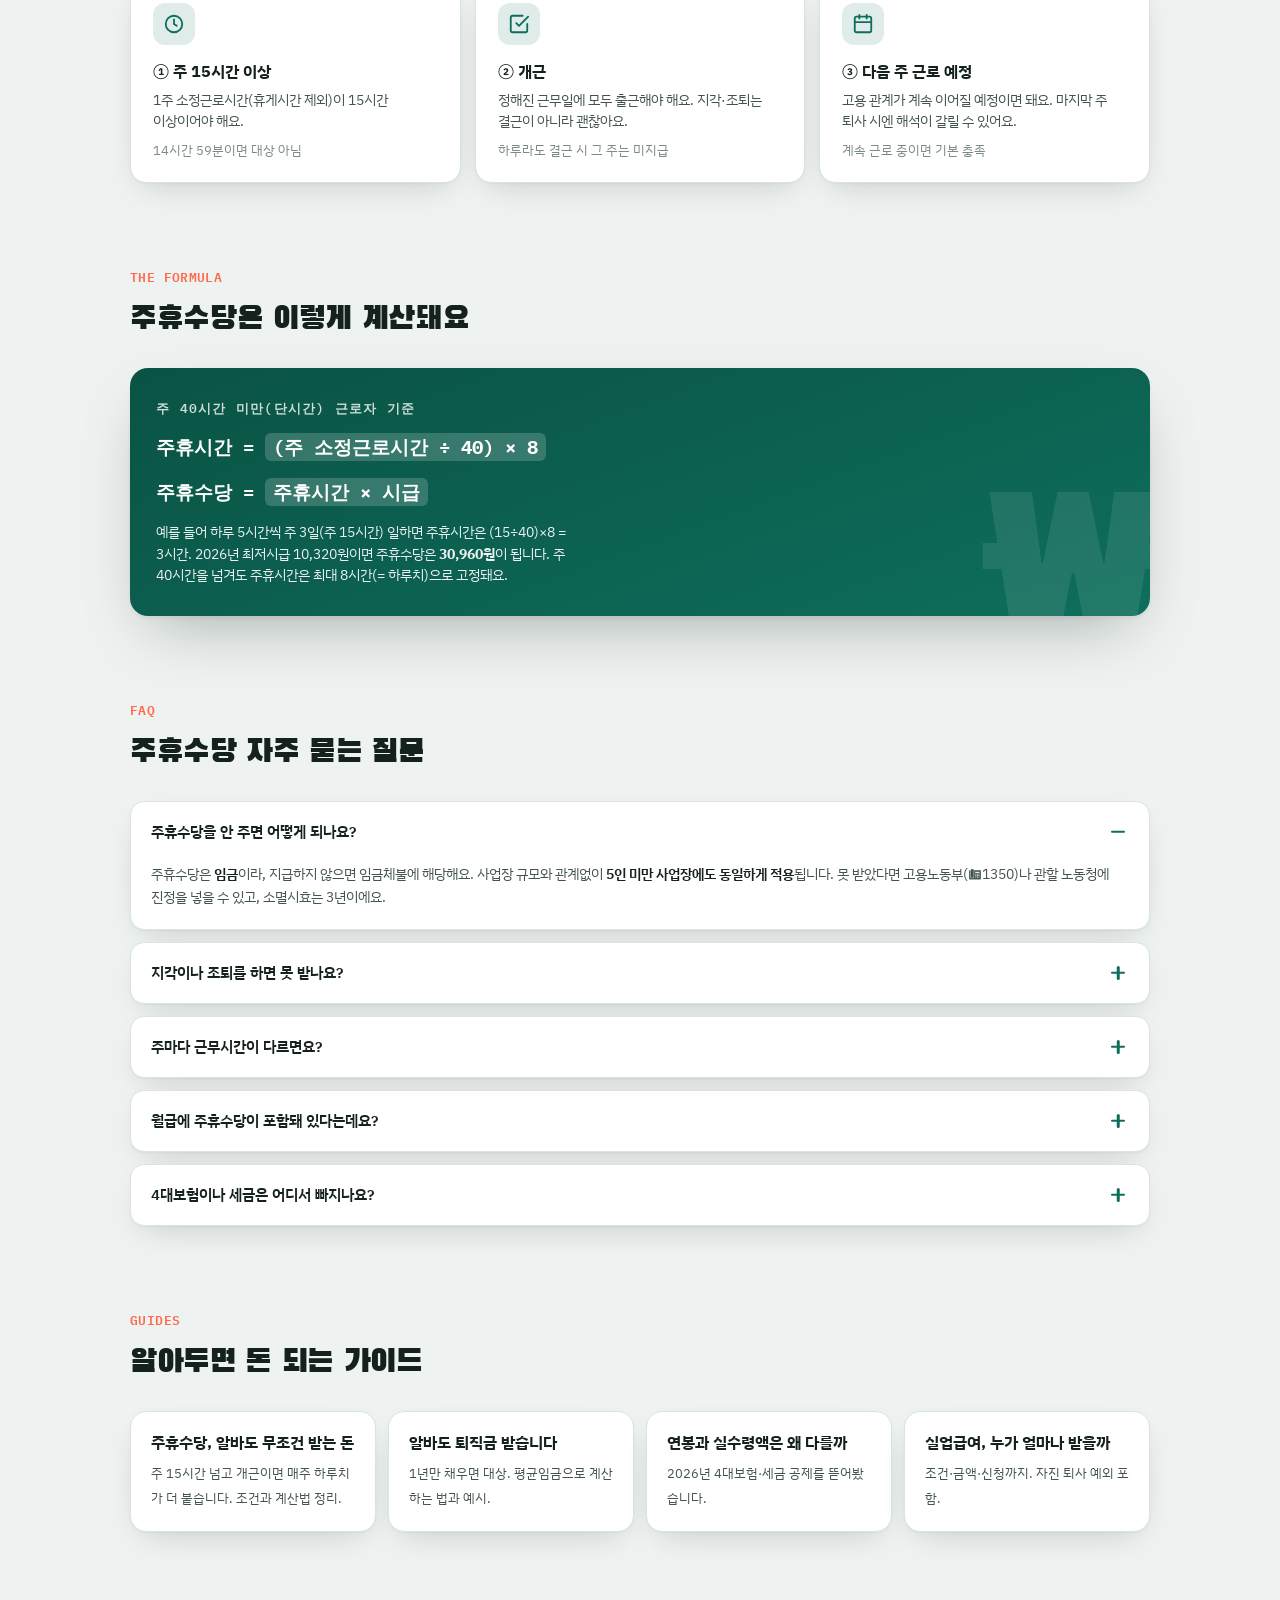
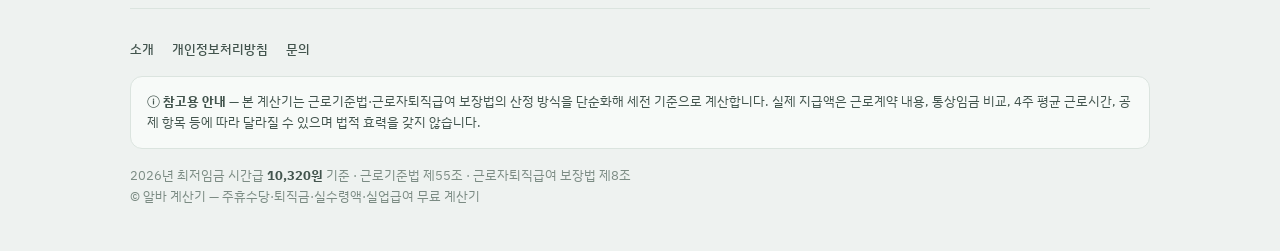
==== commit 7b30085b: "feat: 실업급여 가이드 글 추가 (조기재취업수당 포함) - guide-silupgeupyeo: 조건·자진퇴사 예외·금액(상한/하한)·소정급여일수·신청법 - 조기재취업수당 섹션 " ====
--- a/index.html
+++ b/index.html
@@ -415,8 +415,7 @@
   footer.foot .foot-nav a{color:var(--ink-soft);text-decoration:none;font-weight:500}
   footer.foot .foot-nav a:hover{color:var(--brand)}
   .guides-sec{padding:16px 0}
-  .guide-list{display:grid;gap:12px;margin-top:20px}
-  @media(min-width:640px){.guide-list{grid-template-columns:repeat(3,1fr)}}
+  .guide-list{display:grid;gap:12px;margin-top:20px;grid-template-columns:repeat(auto-fit,minmax(210px,1fr))}
   .g-card{display:block;background:var(--surface);border:1px solid var(--line);border-radius:16px;
     padding:20px;box-shadow:var(--shadow);text-decoration:none;transition:.16s}
   .g-card:hover{border-color:var(--brand);transform:translateY(-2px)}
@@ -942,6 +941,7 @@
       <a class="g-card" href="guide-juhyusudang.html"><b>주휴수당, 알바도 무조건 받는 돈</b><span>주 15시간 넘고 개근이면 매주 하루치가 더 붙습니다. 조건과 계산법 정리.</span></a>
       <a class="g-card" href="guide-toejikgeum.html"><b>알바도 퇴직금 받습니다</b><span>1년만 채우면 대상. 평균임금으로 계산하는 법과 예시.</span></a>
       <a class="g-card" href="guide-silsuryeong.html"><b>연봉과 실수령액은 왜 다를까</b><span>2026년 4대보험·세금 공제를 뜯어봤습니다.</span></a>
+      <a class="g-card" href="guide-silupgeupyeo.html"><b>실업급여, 누가 얼마나 받을까</b><span>조건·금액·신청까지. 자진 퇴사 예외 포함.</span></a>
     </div>
   </section>
 
